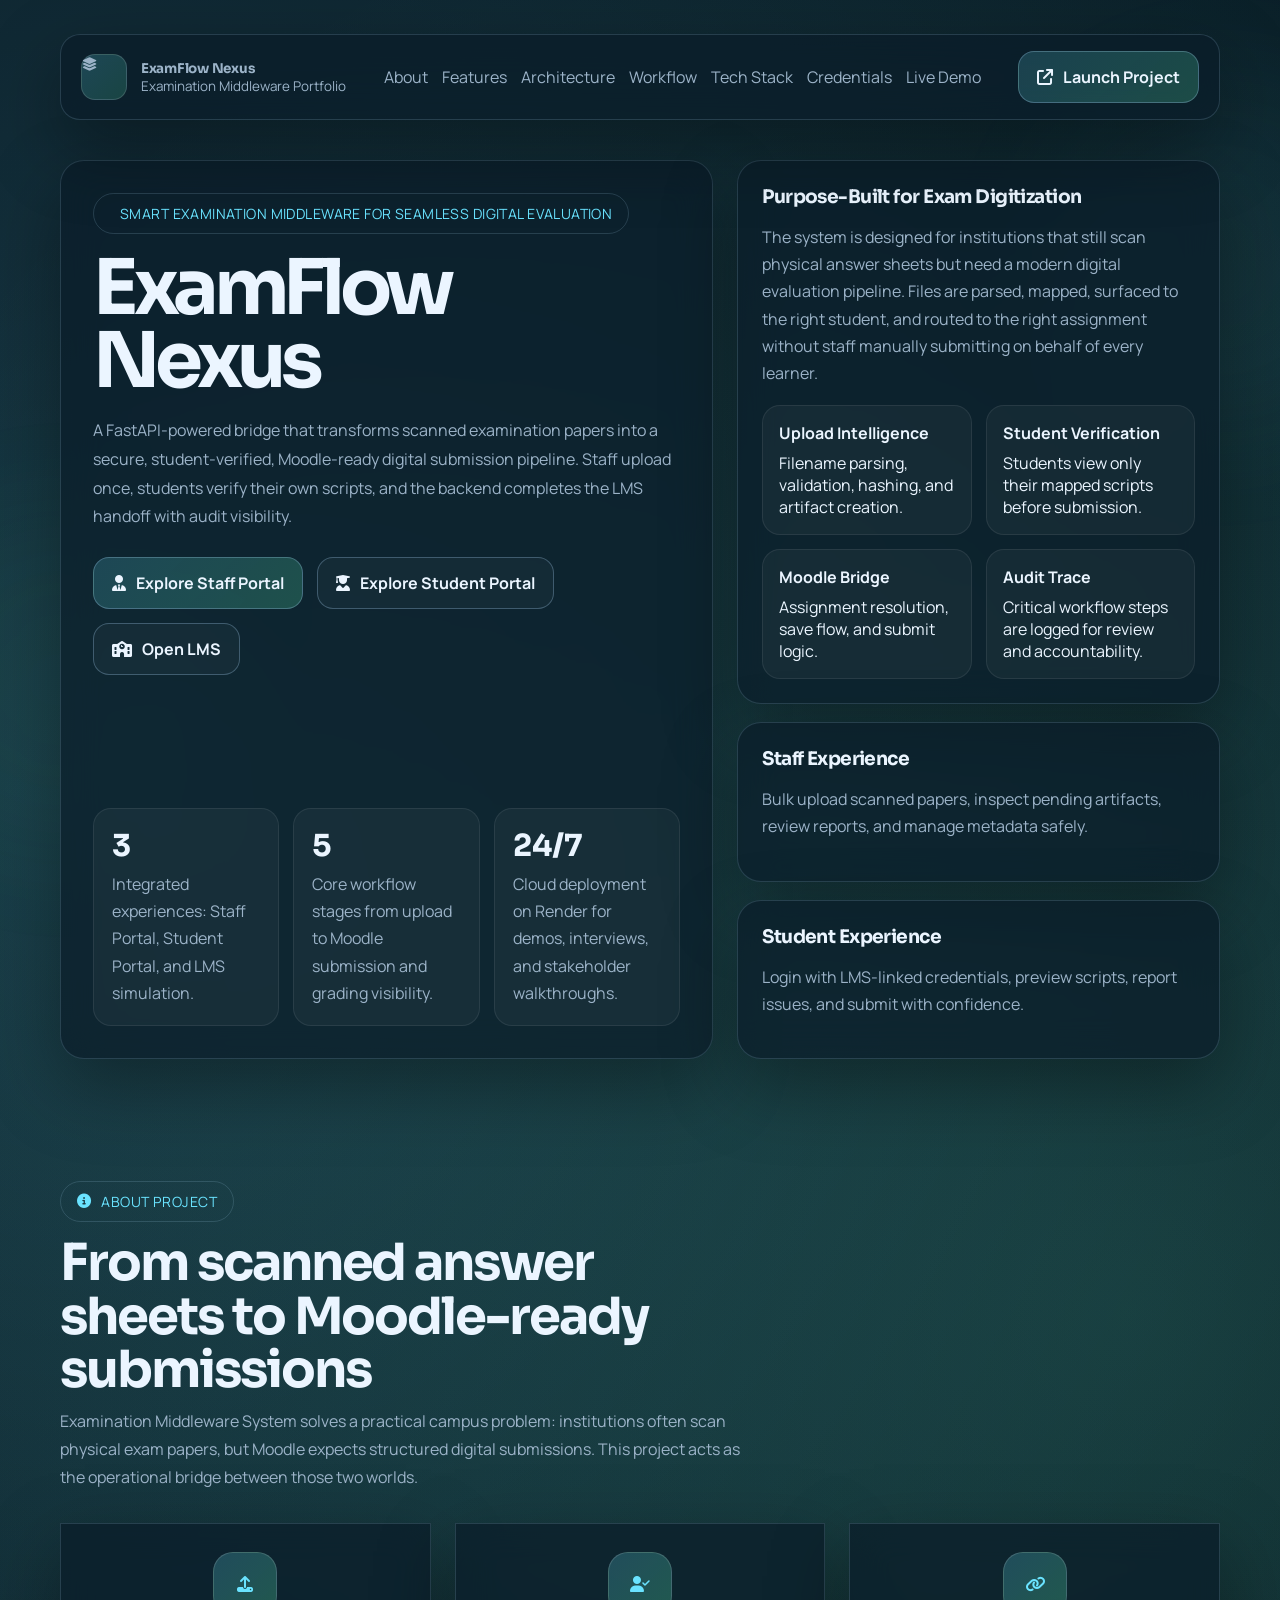
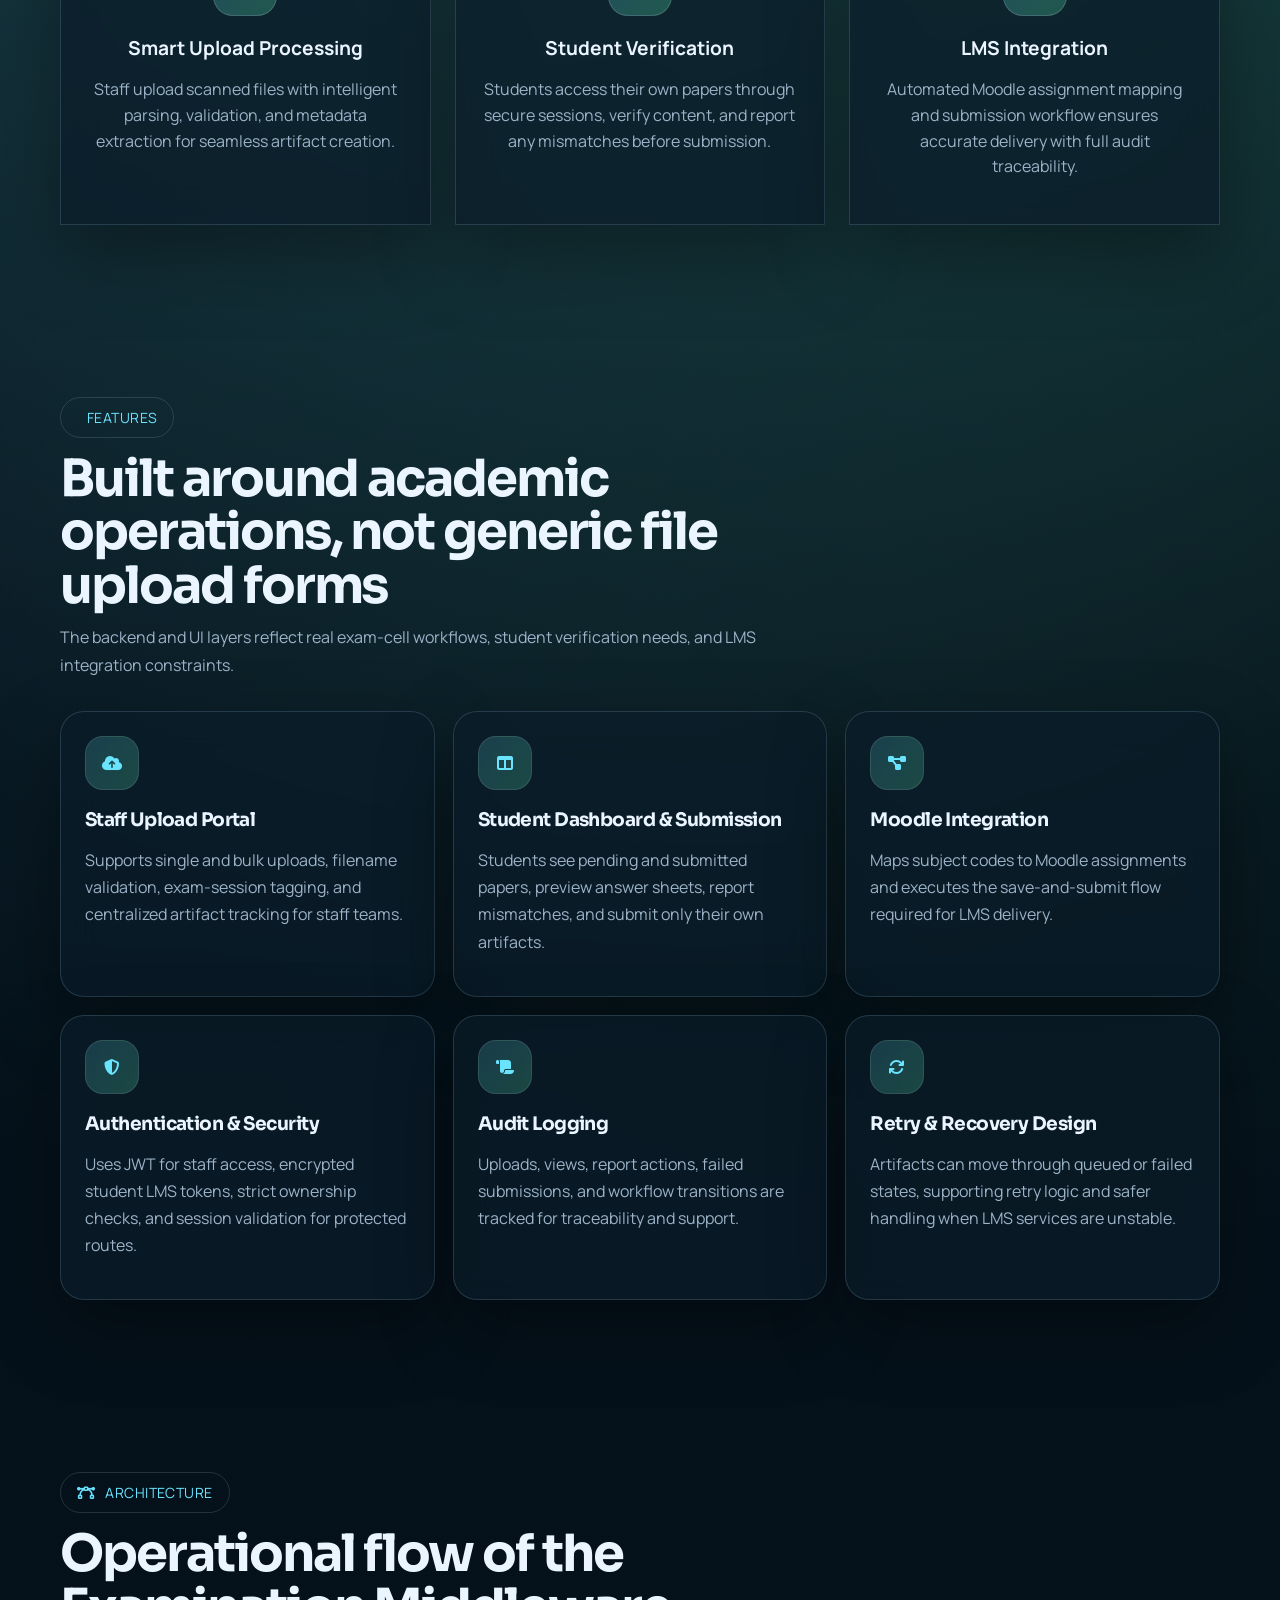
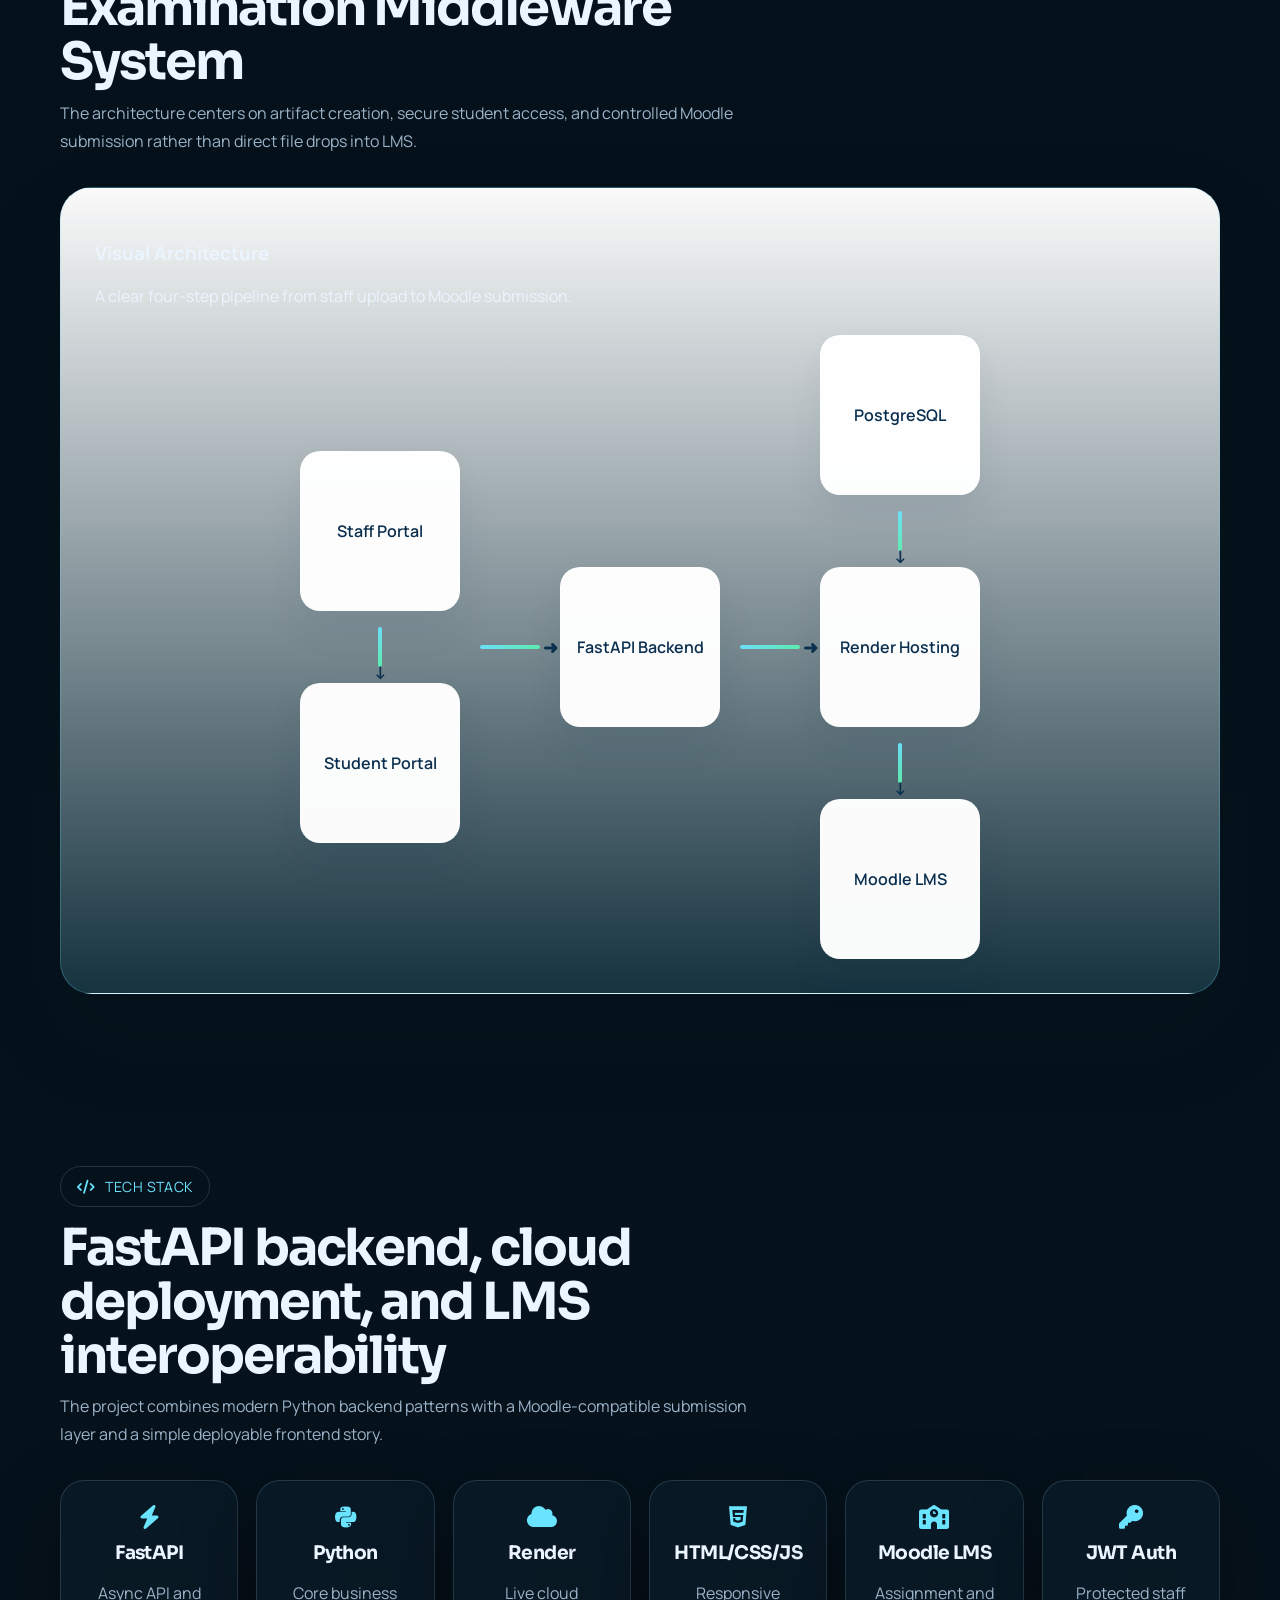
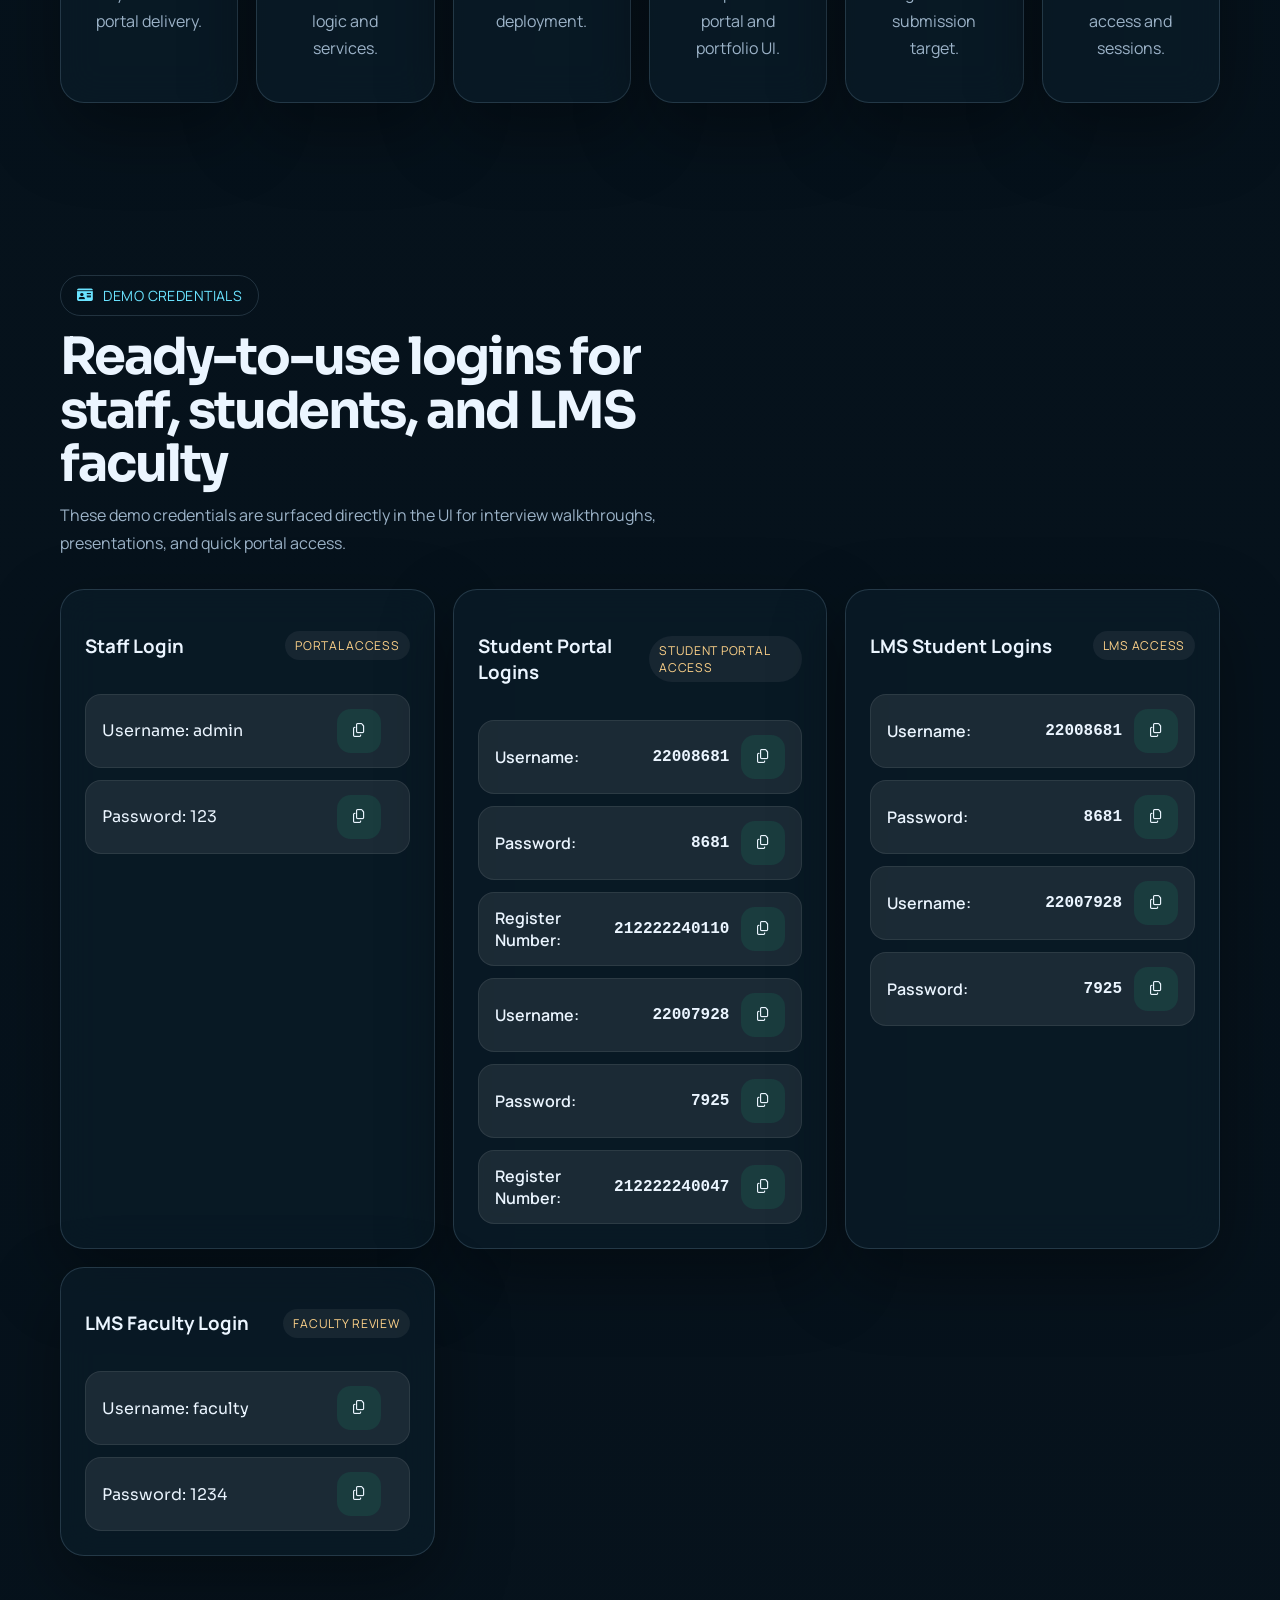
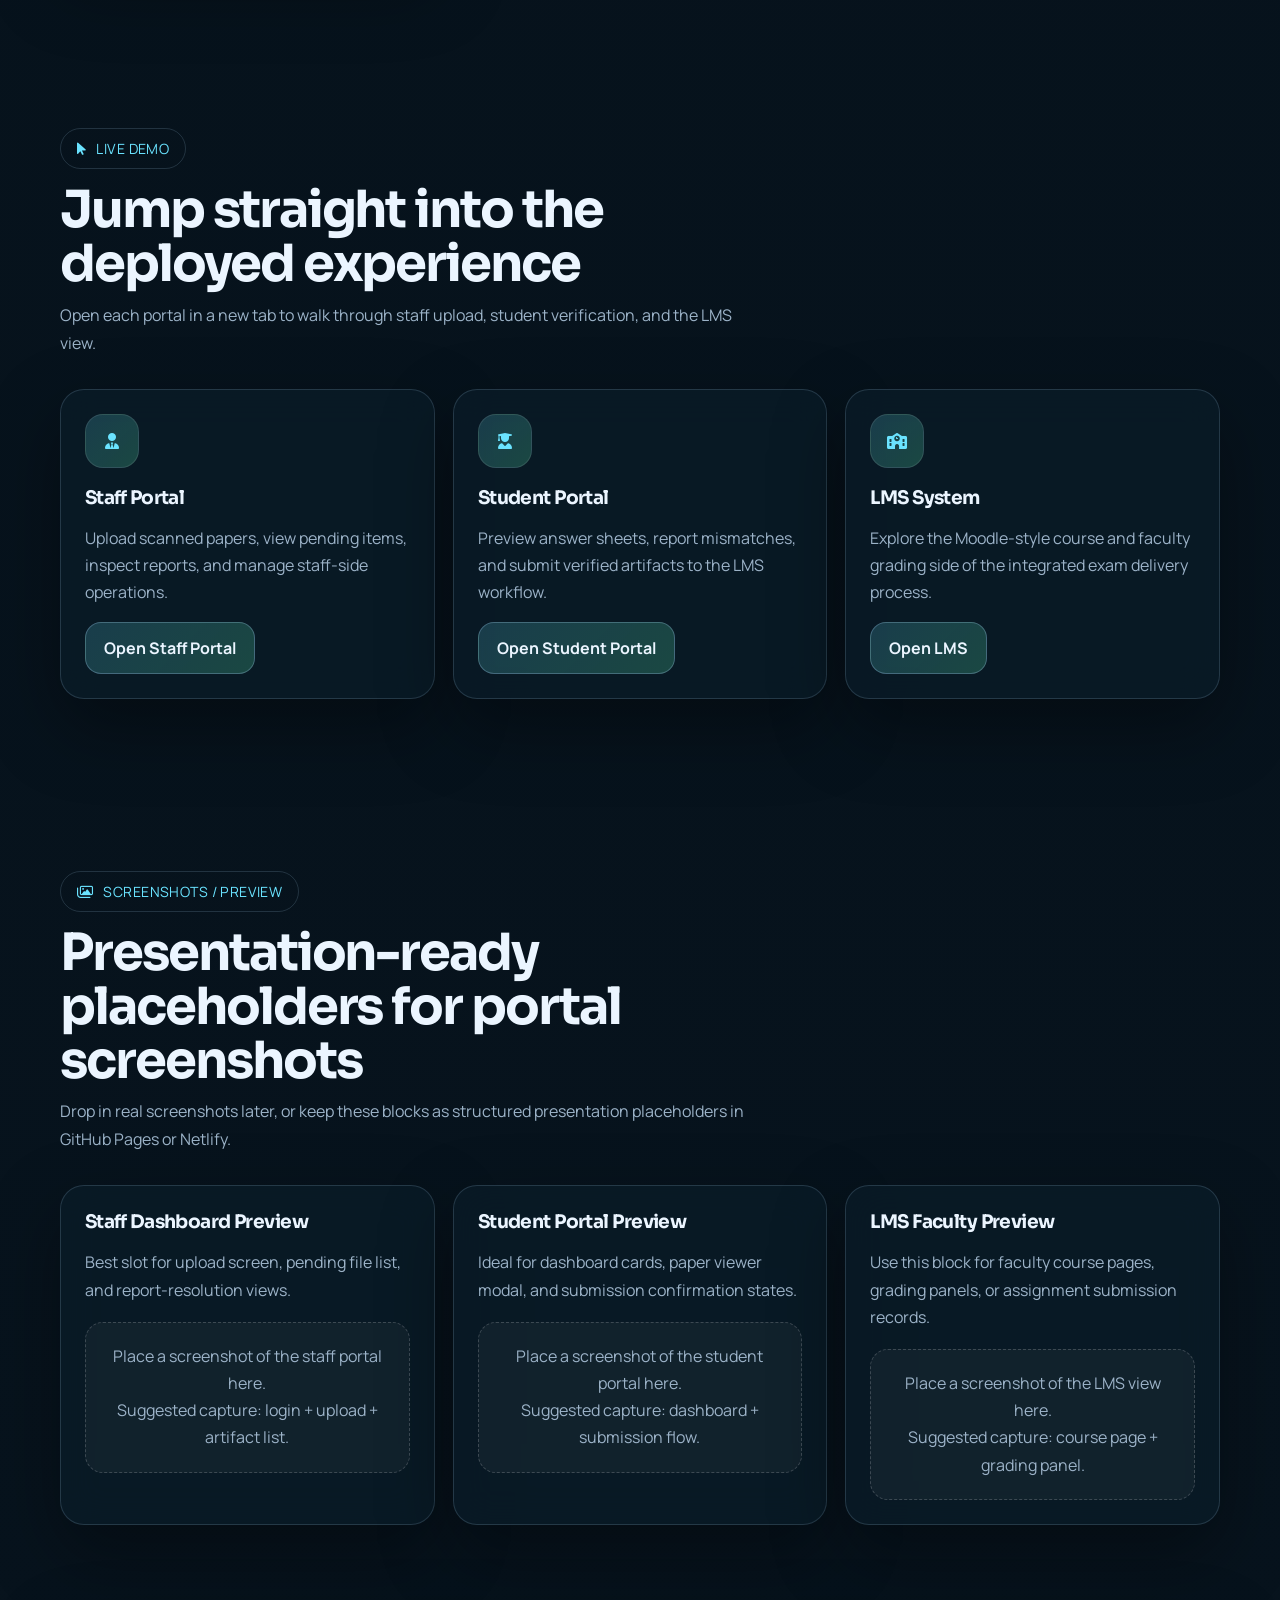
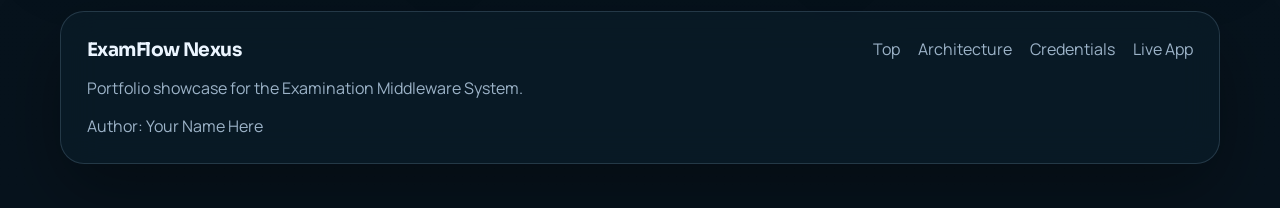
==== index.html @ 6b0a2658 "demo" ====
<!DOCTYPE html>
<html lang="en">
<head>
  <meta charset="UTF-8">
  <meta name="viewport" content="width=device-width, initial-scale=1.0">
  <title>ExamFlow Nexus | Examination Middleware System</title>
  <meta name="description" content="Portfolio website for the FastAPI-based Examination Middleware System.">
  <link rel="preconnect" href="https://fonts.googleapis.com">
  <link rel="preconnect" href="https://fonts.gstatic.com" crossorigin>
  <link href="https://fonts.googleapis.com/css2?family=Sora:wght@400;600;700;800&family=Manrope:wght@400;500;600;700&display=swap" rel="stylesheet">
  <link rel="stylesheet" href="https://cdnjs.cloudflare.com/ajax/libs/font-awesome/6.5.2/css/all.min.css">
  <style>
    :root {
      --bg: #07131d;
      --panel: rgba(11, 28, 41, 0.72);
      --line: rgba(177, 220, 255, 0.16);
      --text: #ebf5ff;
      --muted: #9cb3c8;
      --accent: #6ae3ff;
      --accent2: #5cf1b0;
      --warn: #ffd38a;
      --shadow: 0 28px 72px rgba(0, 0, 0, 0.35);
      --max: 1160px;
      --radius: 24px;
    }
    * { box-sizing: border-box; }
    html { scroll-behavior: smooth; }
    body {
      margin: 0;
      font-family: "Manrope", sans-serif;
      color: var(--text);
      background:
        radial-gradient(circle at 12% 10%, rgba(106,227,255,.20), transparent 26%),
        radial-gradient(circle at 88% 16%, rgba(92,241,176,.14), transparent 22%),
        linear-gradient(180deg, #041019 0%, #07131d 100%);
    }
    body::before,
    body::after {
      content: "";
      position: fixed;
      width: 360px;
      height: 360px;
      border-radius: 50%;
      filter: blur(70px);
      z-index: 0;
      pointer-events: none;
      opacity: .28;
      animation: float 14s ease-in-out infinite;
    }
    body::before { top: 80px; right: -120px; background: rgba(106,227,255,.18); }
    body::after { bottom: 40px; left: -120px; background: rgba(92,241,176,.14); animation-delay: -6s; }
    @keyframes float { 50% { transform: translateY(-18px) scale(1.05); } }
    a { color: inherit; text-decoration: none; }
    .page { position: relative; z-index: 1; }
    .container { width: min(calc(100% - 32px), var(--max)); margin: 0 auto; }
    .glass { background: var(--panel); border: 1px solid var(--line); backdrop-filter: blur(18px); box-shadow: var(--shadow); }
    .reveal { opacity: 0; transform: translateY(20px); transition: .6s ease; }
    .reveal.visible { opacity: 1; transform: translateY(0); }
    .pill {
      display: inline-flex; gap: 10px; align-items: center; padding: 10px 16px; border-radius: 999px;
      border: 1px solid var(--line); color: var(--accent); font-size: .88rem; letter-spacing: .03em; text-transform: uppercase;
    }
    .section { padding: 86px 0; }
    .section-head { max-width: 700px; margin-bottom: 32px; }
    .section-head h2 {
      margin: 14px 0 10px; font-family: "Sora", sans-serif; font-size: clamp(2rem, 4vw, 3.2rem); line-height: 1.05; letter-spacing: -.04em;
    }
    .section-head p { margin: 0; color: var(--muted); line-height: 1.75; }

    /* Navbar */
    .nav-wrap { position: sticky; top: 16px; z-index: 20; padding-top: 18px; }
    .nav {
      border-radius: 20px; padding: 16px 20px; display: flex; flex-wrap: wrap; gap: 16px; align-items: center; justify-content: space-between;
    }
    .brand { display: flex; gap: 14px; align-items: center; }
    .brand-mark {
      width: 46px; height: 46px; border-radius: 14px; display: grid; place-items: center; color: var(--accent);
      background: linear-gradient(135deg, rgba(106,227,255,.20), rgba(92,241,176,.18)); border: 1px solid rgba(255,255,255,.14);
    }
    .brand strong, .brand span { display: block; }
    .brand strong { font-family: "Sora", sans-serif; letter-spacing: -.02em; }
    .brand span { color: var(--muted); font-size: .84rem; }
    .nav-links { display: flex; flex-wrap: wrap; gap: 14px; color: var(--muted); }
    .nav-links a:hover { color: var(--text); }
    .nav-btn, .btn {
      display: inline-flex; align-items: center; justify-content: center; gap: 10px; min-height: 50px; padding: 14px 18px;
      border-radius: 16px; border: 1px solid rgba(177,220,255,.28); font-weight: 700; transition: transform .25s ease, background .25s ease;
    }
    .nav-btn, .btn.primary { background: linear-gradient(135deg, rgba(106,227,255,.18), rgba(92,241,176,.22)); }
    .btn.secondary { background: rgba(255,255,255,.03); }
    .nav-btn:hover, .btn:hover, .card:hover { transform: translateY(-3px); }

    /* Hero */
    .hero { padding: 56px 0 36px; }
    .hero-grid { display: grid; grid-template-columns: 1.15fr .85fr; gap: 24px; }
    .hero-main, .hero-side-card, .card, .footer-card { border-radius: var(--radius); }
    .hero-main { padding: 32px; min-height: 560px; display: flex; flex-direction: column; justify-content: space-between; }
    .hero-main h1 {
      margin: 18px 0; font-family: "Sora", sans-serif; font-size: clamp(2.8rem, 6vw, 5.6rem); line-height: .95; letter-spacing: -.07em;
    }
    .hero-main p { max-width: 650px; margin: 0 0 26px; color: var(--muted); line-height: 1.8; }
    .hero-actions { display: flex; flex-wrap: wrap; gap: 14px; }
    .stats { display: grid; grid-template-columns: repeat(3, minmax(0, 1fr)); gap: 14px; }
    .stat, .micro, .flow-step, .workflow-step, .cred-item {
      background: rgba(255,255,255,.04); border: 1px solid rgba(255,255,255,.08); border-radius: 18px;
    }
    .stat { padding: 18px; }
    .stat strong { display: block; font-family: "Sora", sans-serif; font-size: 1.9rem; margin-bottom: 6px; }
    .stat span, .card p, .hero-side-card p { color: var(--muted); line-height: 1.7; }
    .hero-side { display: grid; gap: 18px; }
    .hero-side-card { padding: 24px; }
    .micro-grid { margin-top: 18px; display: grid; grid-template-columns: repeat(2, minmax(0, 1fr)); gap: 14px; }
    .micro { padding: 16px; }
    .micro strong { display: block; margin-bottom: 8px; }

    /* Cards */
    .grid-3, .tech-grid, .cred-grid, .demo-grid, .preview-grid { display: grid; gap: 18px; }
    .grid-3, .demo-grid, .preview-grid { grid-template-columns: repeat(3, minmax(0, 1fr)); }
    .cred-grid { grid-template-columns: repeat(auto-fit, minmax(300px, 1fr)); }
    .tech-grid { grid-template-columns: repeat(6, minmax(0, 1fr)); }
    .card { padding: 24px; transition: transform .28s ease, border-color .28s ease; }
    .icon {
      width: 54px; height: 54px; border-radius: 18px; display: grid; place-items: center; margin-bottom: 18px; color: var(--accent);
      background: linear-gradient(135deg, rgba(106,227,255,.18), rgba(92,241,176,.22)); border: 1px solid rgba(255,255,255,.10);
    }
    .card h3, .hero-side-card h3, .footer-card h3 { margin: 0 0 10px; font-family: "Sora", sans-serif; letter-spacing: -.03em; }
    .tech { text-align: center; }
    .tech i { font-size: 1.5rem; color: var(--accent); margin-bottom: 12px; }

    /* About Highlights */
    .about-highlights { display: grid; grid-template-columns: repeat(auto-fit, minmax(280px, 1fr)); gap: 24px; margin-top: 32px; }
    .highlight-card { padding: 28px; text-align: center; }
    .highlight-icon {
      width: 64px; height: 64px; border-radius: 20px; display: grid; place-items: center; margin: 0 auto 18px; color: var(--accent);
      background: linear-gradient(135deg, rgba(106,227,255,.22), rgba(92,241,176,.26)); border: 1px solid rgba(255,255,255,.15);
    }
    .highlight-card h3 { margin-bottom: 12px; font-size: 1.2rem; }
    .highlight-card p { color: var(--muted); line-height: 1.6; }

    /* Architecture */
    .arch-grid { display: grid; grid-template-columns: 1.1fr .9fr; gap: 24px; }
    .diagram { padding: 24px; border-radius: var(--radius); }
    .flow { display: grid; grid-template-columns: repeat(4, minmax(0, 1fr)); gap: 14px; margin-top: 18px; }
    .flow-step { padding: 18px; min-height: 176px; }
    .flow-step small {
      display: inline-block; margin-bottom: 10px; padding: 6px 10px; border-radius: 999px; font-size: .72rem; letter-spacing: .06em; text-transform: uppercase;
      color: var(--accent); background: rgba(255,255,255,.06);
    }
    .flow-step strong { display: block; margin-bottom: 10px; font-family: "Sora", sans-serif; }
    .architecture {
      padding: 86px 0 60px;
      background: linear-gradient(180deg, rgba(9,28,57,.03), rgba(255,255,255,0));
    }
    .arch-panel {
      padding: 34px; border-radius: 32px; background: linear-gradient(180deg, rgba(255,255,255,.98), rgba(106,227,255,.16)); border: 1px solid rgba(106,227,255,.24); box-shadow: 0 40px 100px rgba(11,28,41,0.09);
    }
    .arch-flow {
      display: flex; align-items: center; justify-content: center; flex-wrap: wrap; gap: 20px; margin-top: 28px;
    }
    .arch-layer {
      display: flex; flex-direction: column; align-items: center; gap: 16px;
    }
    .arch-node {
      min-width: 160px; flex: 1 1 160px; padding: 18px 14px; border-radius: 20px; background: rgba(255,255,255,.98); border: 1px solid rgba(255,255,255,.5);
      box-shadow: 0 18px 36px rgba(15,40,66,0.08); display: flex; align-items: center; justify-content: center; text-align: center;
    }
    .arch-node h4 { margin: 0; color: #0b2f4f; font-size: 1rem; font-weight: 600; }
    .arch-connector-vertical {
      width: 4px; height: 40px; border-radius: 999px; background: linear-gradient(180deg, rgba(106,227,255,.95), rgba(92,241,176,.95)); position: relative;
    }
    .arch-connector-vertical::after {
      content: '↓'; position: absolute; bottom: -16px; left: 50%; transform: translateX(-50%); font-size: 1.1rem; color: #0b2f4f; font-weight: bold;
    }
    .arch-connector-horizontal {
      width: 60px; height: 4px; border-radius: 999px; background: linear-gradient(90deg, rgba(106,227,255,.95), rgba(92,241,176,.95)); position: relative;
    }
    .arch-connector-horizontal::after {
      content: '➜'; position: absolute; right: -18px; top: 50%; transform: translateY(-50%); font-size: 1.1rem; color: #0b2f4f; font-weight: bold;
    }
    @media (max-width: 860px) {
      .arch-flow { flex-direction: column; }
      .arch-layer { flex-direction: row; gap: 12px; }
      .arch-connector-vertical { width: 40px; height: 4px; }
      .arch-connector-vertical::after { bottom: auto; right: -14px; top: 50%; transform: translateY(-50%); content: '➜'; }
      .arch-connector-horizontal { width: 100%; height: 6px; }
      .arch-connector-horizontal::after { right: auto; left: 50%; top: calc(100% + 6px); transform: translateX(-50%); content: '↓'; }
    }
    .workflow-step { display: grid; grid-template-columns: 48px 1fr; gap: 14px; padding: 14px; margin-top: 12px; }
    .workflow-step b {
      width: 48px; height: 48px; border-radius: 14px; display: grid; place-items: center; font-family: "Sora", sans-serif;
      background: linear-gradient(135deg, rgba(106,227,255,.18), rgba(255,211,138,.18));
    }

    /* Credentials */
    .cred-card { padding: 24px; border-radius: var(--radius); }
    .cred-head { display: flex; justify-content: space-between; gap: 12px; align-items: center; margin-bottom: 16px; }
    .tag {
      padding: 6px 10px; border-radius: 999px; background: rgba(255,255,255,.06); color: var(--warn); font-size: .76rem; letter-spacing: .06em; text-transform: uppercase;
    }
    .cred-list { display: grid; gap: 12px; }
    .cred-item { padding: 14px 16px; display: grid; grid-template-columns: 1fr auto auto; gap: 12px; align-items: center; background: rgba(255,255,255,0.08); border-radius: 16px; }
    .cred-item code { font-family: "Sora", sans-serif; color: var(--text); word-break: break-word; }
    .cred-label { font-weight: 600; color: var(--text-muted); }
    .cred-value { font-family: "JetBrains Mono", monospace; color: var(--primary); font-weight: 700; text-align: right; }
    .copy { min-width: 44px; height: 44px; border-radius: 14px; border: 0; cursor: pointer; color: var(--primary); background: rgba(16,185,129,0.12); display: inline-flex; align-items: center; justify-content: center; transition: transform 0.2s ease, background 0.2s ease, box-shadow 0.2s ease; }
    .copy:hover { background: rgba(16,185,129,0.95); color: white; transform: translateY(-1px); box-shadow: 0 16px 28px rgba(16,185,129,0.18); }
    .note {
      margin-top: 16px; padding: 14px 16px; border-radius: 16px; color: #f4d8a0; background: rgba(255,211,138,.08); border: 1px solid rgba(255,211,138,.18); line-height: 1.65;
    }

    /* Preview */
    .frame {
      margin-top: 18px; min-height: 130px; border-radius: 18px; border: 1px dashed rgba(255,255,255,.18);
      display: grid; place-items: center; text-align: center; color: var(--muted); padding: 20px; line-height: 1.7;
      background: rgba(255,255,255,.04);
    }

    /* Footer */
    .footer { padding: 0 0 44px; }
    .footer-card { padding: 26px; display: flex; flex-wrap: wrap; justify-content: space-between; gap: 18px; }
    .footer-card p, .footer-card a, .meta { color: var(--muted); }
    .footer-links { display: flex; flex-wrap: wrap; gap: 18px; }

    @media (max-width: 1080px) {
      .hero-grid, .arch-grid, .grid-3, .cred-grid, .demo-grid, .preview-grid { grid-template-columns: repeat(2, 1fr); }
      .tech-grid { grid-template-columns: repeat(3, minmax(0, 1fr)); }
      .flow { grid-template-columns: repeat(2, minmax(0, 1fr)); }
    }
    @media (max-width: 780px) {
      .stats, .micro-grid, .tech-grid { grid-template-columns: repeat(2, minmax(0, 1fr)); }
      .hero-grid, .arch-grid, .grid-3, .cred-grid, .demo-grid, .preview-grid { grid-template-columns: 1fr; }
    }
    @media (max-width: 600px) {
      .section { padding: 72px 0; }
      .hero { padding-top: 40px; }
      .stats, .micro-grid, .tech-grid, .flow { grid-template-columns: 1fr; }
      .hero-actions .btn, .demo-grid .btn { width: 100%; }
      .cred-item { flex-direction: column; align-items: flex-start; }
      .copy { width: 100%; }
    }
  </style>
</head>
<body>
  <div class="page">
    <!-- Navbar -->
    <div class="nav-wrap">
      <div class="container">
        <nav class="nav glass">
          <a class="brand" href="#hero">
            <span class="brand-mark"><i class="fa-solid fa-layer-group"></i></span>
            <span><strong>ExamFlow Nexus</strong><span>Examination Middleware Portfolio</span></span>
          </a>
          <div class="nav-links">
            <a href="#about">About</a>
            <a href="#features">Features</a>
            <a href="#architecture">Architecture</a>
            <a href="#workflow">Workflow</a>
            <a href="#tech">Tech Stack</a>
            <a href="#credentials">Credentials</a>
            <a href="#demo">Live Demo</a>
          </div>
          <a class="nav-btn" href="https://exam-app-6r6v.onrender.com" target="_blank" rel="noreferrer">
            <i class="fa-solid fa-arrow-up-right-from-square"></i> Launch Project
          </a>
        </nav>
      </div>
    </div>

    <!-- Hero -->
    <header class="hero" id="hero">
      <div class="container hero-grid">
        <section class="hero-main glass reveal">
          <div>
            <span class="pill"><i class="fa-solid fa-sparkles"></i> Smart Examination Middleware for Seamless Digital Evaluation</span>
            <h1>ExamFlow Nexus</h1>
            <p>
              A FastAPI-powered bridge that transforms scanned examination papers into a secure, student-verified,
              Moodle-ready digital submission pipeline. Staff upload once, students verify their own scripts, and the
              backend completes the LMS handoff with audit visibility.
            </p>
            <div class="hero-actions">
              <a class="btn primary" href="https://exam-app-6r6v.onrender.com/portal/staff" target="_blank" rel="noreferrer"><i class="fa-solid fa-user-tie"></i> Explore Staff Portal</a>
              <a class="btn secondary" href="https://exam-app-6r6v.onrender.com/portal/student" target="_blank" rel="noreferrer"><i class="fa-solid fa-user-graduate"></i> Explore Student Portal</a>
              <a class="btn secondary" href="https://exam-app-6r6v.onrender.com/lms" target="_blank" rel="noreferrer"><i class="fa-solid fa-school"></i> Open LMS</a>
            </div>
          </div>
          <div class="stats">
            <div class="stat"><strong>3</strong><span>Integrated experiences: Staff Portal, Student Portal, and LMS simulation.</span></div>
            <div class="stat"><strong>5</strong><span>Core workflow stages from upload to Moodle submission and grading visibility.</span></div>
            <div class="stat"><strong>24/7</strong><span>Cloud deployment on Render for demos, interviews, and stakeholder walkthroughs.</span></div>
          </div>
        </section>

        <aside class="hero-side">
          <article class="hero-side-card glass reveal">
            <h3>Purpose-Built for Exam Digitization</h3>
            <p>
              The system is designed for institutions that still scan physical answer sheets but need a modern digital evaluation
              pipeline. Files are parsed, mapped, surfaced to the right student, and routed to the right assignment without staff
              manually submitting on behalf of every learner.
            </p>
            <div class="micro-grid">
              <div class="micro"><strong>Upload Intelligence</strong><span>Filename parsing, validation, hashing, and artifact creation.</span></div>
              <div class="micro"><strong>Student Verification</strong><span>Students view only their mapped scripts before submission.</span></div>
              <div class="micro"><strong>Moodle Bridge</strong><span>Assignment resolution, save flow, and submit logic.</span></div>
              <div class="micro"><strong>Audit Trace</strong><span>Critical workflow steps are logged for review and accountability.</span></div>
            </div>
          </article>
          <article class="card glass reveal"><h3>Staff Experience</h3><p>Bulk upload scanned papers, inspect pending artifacts, review reports, and manage metadata safely.</p></article>
          <article class="card glass reveal"><h3>Student Experience</h3><p>Login with LMS-linked credentials, preview scripts, report issues, and submit with confidence.</p></article>
        </aside>
      </div>
    </header>

    <!-- About -->
    <section class="section" id="about">
      <div class="container">
        <div class="section-head reveal">
          <span class="pill"><i class="fa-solid fa-circle-info"></i> About Project</span>
          <h2>From scanned answer sheets to Moodle-ready submissions</h2>
          <p>
            Examination Middleware System solves a practical campus problem: institutions often scan physical exam papers, but Moodle expects structured
            digital submissions. This project acts as the operational bridge between those two worlds.
          </p>
        </div>
        <div class="about-highlights">
          <div class="highlight-card glass reveal">
            <div class="highlight-icon"><i class="fa-solid fa-upload"></i></div>
            <h3>Smart Upload Processing</h3>
            <p>Staff upload scanned files with intelligent parsing, validation, and metadata extraction for seamless artifact creation.</p>
          </div>
          <div class="highlight-card glass reveal">
            <div class="highlight-icon"><i class="fa-solid fa-user-check"></i></div>
            <h3>Student Verification</h3>
            <p>Students access their own papers through secure sessions, verify content, and report any mismatches before submission.</p>
          </div>
          <div class="highlight-card glass reveal">
            <div class="highlight-icon"><i class="fa-solid fa-link"></i></div>
            <h3>LMS Integration</h3>
            <p>Automated Moodle assignment mapping and submission workflow ensures accurate delivery with full audit traceability.</p>
          </div>
        </div>
      </div>
    </section>

    <!-- Features -->
    <section class="section" id="features">
      <div class="container">
        <div class="section-head reveal">
          <span class="pill"><i class="fa-solid fa-grid-2"></i> Features</span>
          <h2>Built around academic operations, not generic file upload forms</h2>
          <p>The backend and UI layers reflect real exam-cell workflows, student verification needs, and LMS integration constraints.</p>
        </div>
        <div class="grid-3">
          <article class="card glass reveal"><div class="icon"><i class="fa-solid fa-cloud-arrow-up"></i></div><h3>Staff Upload Portal</h3><p>Supports single and bulk uploads, filename validation, exam-session tagging, and centralized artifact tracking for staff teams.</p></article>
          <article class="card glass reveal"><div class="icon"><i class="fa-solid fa-table-columns"></i></div><h3>Student Dashboard & Submission</h3><p>Students see pending and submitted papers, preview answer sheets, report mismatches, and submit only their own artifacts.</p></article>
          <article class="card glass reveal"><div class="icon"><i class="fa-solid fa-diagram-project"></i></div><h3>Moodle Integration</h3><p>Maps subject codes to Moodle assignments and executes the save-and-submit flow required for LMS delivery.</p></article>
          <article class="card glass reveal"><div class="icon"><i class="fa-solid fa-shield-halved"></i></div><h3>Authentication & Security</h3><p>Uses JWT for staff access, encrypted student LMS tokens, strict ownership checks, and session validation for protected routes.</p></article>
          <article class="card glass reveal"><div class="icon"><i class="fa-solid fa-scroll"></i></div><h3>Audit Logging</h3><p>Uploads, views, report actions, failed submissions, and workflow transitions are tracked for traceability and support.</p></article>
          <article class="card glass reveal"><div class="icon"><i class="fa-solid fa-arrows-rotate"></i></div><h3>Retry & Recovery Design</h3><p>Artifacts can move through queued or failed states, supporting retry logic and safer handling when LMS services are unstable.</p></article>
        </div>
      </div>
    </section>

    <!-- Architecture -->
    <section class="section" id="architecture">
      <div class="container">
        <div class="section-head reveal">
          <span class="pill"><i class="fa-solid fa-bezier-curve"></i> Architecture</span>
          <h2>Operational flow of the Examination Middleware System</h2>
          <p>The architecture centers on artifact creation, secure student access, and controlled Moodle submission rather than direct file drops into LMS.</p>
        </div>
        <div class="arch-panel reveal">
          <h3>Visual Architecture</h3>
          <p class="section-subtitle">A clear four-step pipeline from staff upload to Moodle submission.</p>
          <div class="arch-flow">
            <div class="arch-layer">
              <div class="arch-node">
                <h4>Staff Portal</h4>
              </div>
              <div class="arch-connector-vertical"></div>
              <div class="arch-node">
                <h4>Student Portal</h4>
              </div>
            </div>
            <div class="arch-connector-horizontal"></div>
            <div class="arch-layer">
              <div class="arch-node">
                <h4>FastAPI Backend</h4>
              </div>
            </div>
            <div class="arch-connector-horizontal"></div>
            <div class="arch-layer">
              <div class="arch-node">
                <h4>PostgreSQL</h4>
              </div>
              <div class="arch-connector-vertical"></div>
              <div class="arch-node">
                <h4>Render Hosting</h4>
              </div>
              <div class="arch-connector-vertical"></div>
              <div class="arch-node">
                <h4>Moodle LMS</h4>
              </div>
            </div>
          </div>
        </div>
      </div>
    </section>

    <!-- Tech -->
    <section class="section" id="tech">
      <div class="container">
        <div class="section-head reveal">
          <span class="pill"><i class="fa-solid fa-code"></i> Tech Stack</span>
          <h2>FastAPI backend, cloud deployment, and LMS interoperability</h2>
          <p>The project combines modern Python backend patterns with a Moodle-compatible submission layer and a simple deployable frontend story.</p>
        </div>
        <div class="tech-grid">
          <article class="card glass tech reveal"><i class="fa-solid fa-bolt"></i><h3>FastAPI</h3><p>Async API and portal delivery.</p></article>
          <article class="card glass tech reveal"><i class="fa-brands fa-python"></i><h3>Python</h3><p>Core business logic and services.</p></article>
          <article class="card glass tech reveal"><i class="fa-solid fa-cloud"></i><h3>Render</h3><p>Live cloud deployment.</p></article>
          <article class="card glass tech reveal"><i class="fa-brands fa-html5"></i><h3>HTML/CSS/JS</h3><p>Responsive portal and portfolio UI.</p></article>
          <article class="card glass tech reveal"><i class="fa-solid fa-school"></i><h3>Moodle LMS</h3><p>Assignment and submission target.</p></article>
          <article class="card glass tech reveal"><i class="fa-solid fa-key"></i><h3>JWT Auth</h3><p>Protected staff access and sessions.</p></article>
        </div>
      </div>
    </section>

    <!-- Credentials -->
    <section class="section" id="credentials">
      <div class="container">
        <div class="section-head reveal">
          <span class="pill"><i class="fa-solid fa-id-card"></i> Demo Credentials</span>
          <h2>Ready-to-use logins for staff, students, and LMS faculty</h2>
          <p>These demo credentials are surfaced directly in the UI for interview walkthroughs, presentations, and quick portal access.</p>
        </div>
        <div class="cred-grid">
          <article class="cred-card glass reveal">
            <div class="cred-head"><h3>Staff Login</h3><span class="tag">Portal Access</span></div>
            <div class="cred-list">
              <div class="cred-item"><code>Username: admin</code><button class="copy" data-copy="admin"><i class="fa-regular fa-copy"></i></button></div>
              <div class="cred-item"><code>Password: 123</code><button class="copy" data-copy="123"><i class="fa-regular fa-copy"></i></button></div>
            </div>
          </article>
          <article class="cred-card glass reveal">
            <div class="cred-head"><h3>Student Portal Logins</h3><span class="tag">Student Portal Access</span></div>
            <div class="cred-list">
              <div class="cred-item">
                <div class="cred-label">Username:</div>
                <div class="cred-value">22008681</div>
                <button class="copy" data-copy="22008681"><i class="fa-regular fa-copy"></i></button>
              </div>
              <div class="cred-item">
                <div class="cred-label">Password:</div>
                <div class="cred-value">8681</div>
                <button class="copy" data-copy="8681"><i class="fa-regular fa-copy"></i></button>
              </div>
              <div class="cred-item">
                <div class="cred-label">Register Number:</div>
                <div class="cred-value">212222240110</div>
                <button class="copy" data-copy="212222240110"><i class="fa-regular fa-copy"></i></button>
              </div>
              <div class="cred-item">
                <div class="cred-label">Username:</div>
                <div class="cred-value">22007928</div>
                <button class="copy" data-copy="22007928"><i class="fa-regular fa-copy"></i></button>
              </div>
              <div class="cred-item">
                <div class="cred-label">Password:</div>
                <div class="cred-value">7925</div>
                <button class="copy" data-copy="7925"><i class="fa-regular fa-copy"></i></button>
              </div>
              <div class="cred-item">
                <div class="cred-label">Register Number:</div>
                <div class="cred-value">212222240047</div>
                <button class="copy" data-copy="212222240047"><i class="fa-regular fa-copy"></i></button>
              </div>
            </div>
          </article>
          <article class="cred-card glass reveal">
            <div class="cred-head"><h3>LMS Student Logins</h3><span class="tag">LMS Access</span></div>
            <div class="cred-list">
              <div class="cred-item">
                <div class="cred-label">Username:</div>
                <div class="cred-value">22008681</div>
                <button class="copy" data-copy="22008681"><i class="fa-regular fa-copy"></i></button>
              </div>
              <div class="cred-item">
                <div class="cred-label">Password:</div>
                <div class="cred-value">8681</div>
                <button class="copy" data-copy="8681"><i class="fa-regular fa-copy"></i></button>
              </div>
              <div class="cred-item">
                <div class="cred-label">Username:</div>
                <div class="cred-value">22007928</div>
                <button class="copy" data-copy="22007928"><i class="fa-regular fa-copy"></i></button>
              </div>
              <div class="cred-item">
                <div class="cred-label">Password:</div>
                <div class="cred-value">7925</div>
                <button class="copy" data-copy="7925"><i class="fa-regular fa-copy"></i></button>
              </div>
            </div>
          </article>
          <article class="cred-card glass reveal">
            <div class="cred-head"><h3>LMS Faculty Login</h3><span class="tag">Faculty Review</span></div>
            <div class="cred-list">
              <div class="cred-item"><code>Username: faculty</code><button class="copy" data-copy="faculty"><i class="fa-regular fa-copy"></i></button></div>
              <div class="cred-item"><code>Password: 1234</code><button class="copy" data-copy="1234"><i class="fa-regular fa-copy"></i></button></div>
            </div>
          </article>
        </div>
      </div>
    </section>

    <!-- Demo -->
    <section class="section" id="demo">
      <div class="container">
        <div class="section-head reveal">
          <span class="pill"><i class="fa-solid fa-arrow-pointer"></i> Live Demo</span>
          <h2>Jump straight into the deployed experience</h2>
          <p>Open each portal in a new tab to walk through staff upload, student verification, and the LMS view.</p>
        </div>
        <div class="demo-grid">
          <article class="card glass reveal"><div class="icon"><i class="fa-solid fa-user-tie"></i></div><h3>Staff Portal</h3><p>Upload scanned papers, view pending items, inspect reports, and manage staff-side operations.</p><a class="btn primary" href="https://exam-app-6r6v.onrender.com/portal/staff" target="_blank" rel="noreferrer">Open Staff Portal</a></article>
          <article class="card glass reveal"><div class="icon"><i class="fa-solid fa-user-graduate"></i></div><h3>Student Portal</h3><p>Preview answer sheets, report mismatches, and submit verified artifacts to the LMS workflow.</p><a class="btn primary" href="https://exam-app-6r6v.onrender.com/portal/student" target="_blank" rel="noreferrer">Open Student Portal</a></article>
          <article class="card glass reveal"><div class="icon"><i class="fa-solid fa-school"></i></div><h3>LMS System</h3><p>Explore the Moodle-style course and faculty grading side of the integrated exam delivery process.</p><a class="btn primary" href="https://exam-app-6r6v.onrender.com/lms" target="_blank" rel="noreferrer">Open LMS</a></article>
        </div>
      </div>
    </section>

    <!-- Preview -->
    <section class="section" id="preview">
      <div class="container">
        <div class="section-head reveal">
          <span class="pill"><i class="fa-regular fa-images"></i> Screenshots / Preview</span>
          <h2>Presentation-ready placeholders for portal screenshots</h2>
          <p>Drop in real screenshots later, or keep these blocks as structured presentation placeholders in GitHub Pages or Netlify.</p>
        </div>
        <div class="preview-grid">
          <article class="card glass reveal"><h3>Staff Dashboard Preview</h3><p>Best slot for upload screen, pending file list, and report-resolution views.</p><div class="frame">Place a screenshot of the staff portal here.<br>Suggested capture: login + upload + artifact list.</div></article>
          <article class="card glass reveal"><h3>Student Portal Preview</h3><p>Ideal for dashboard cards, paper viewer modal, and submission confirmation states.</p><div class="frame">Place a screenshot of the student portal here.<br>Suggested capture: dashboard + submission flow.</div></article>
          <article class="card glass reveal"><h3>LMS Faculty Preview</h3><p>Use this block for faculty course pages, grading panels, or assignment submission records.</p><div class="frame">Place a screenshot of the LMS view here.<br>Suggested capture: course page + grading panel.</div></article>
        </div>
      </div>
    </section>

    <!-- Footer -->
    <footer class="footer">
      <div class="container">
        <div class="footer-card glass reveal">
          <div><h3>ExamFlow Nexus</h3><p>Portfolio showcase for the Examination Middleware System.</p><div class="meta">Author: Your Name Here</div></div>
          <div class="footer-links">
            <a href="#hero">Top</a>
            <a href="#architecture">Architecture</a>
            <a href="#credentials">Credentials</a>
            <a href="https://exam-app-6r6v.onrender.com" target="_blank" rel="noreferrer">Live App</a>
          </div>
        </div>
      </div>
    </footer>
  </div>

  <script>
    const observer = new IntersectionObserver((entries) => {
      entries.forEach((entry) => {
        if (entry.isIntersecting) {
          entry.target.classList.add("visible");
          observer.unobserve(entry.target);
        }
      });
    }, { threshold: 0.14 });
    document.querySelectorAll(".reveal").forEach((item) => observer.observe(item));

    document.querySelectorAll(".copy").forEach((button) => {
      button.addEventListener("click", async () => {
        try {
          const text = button.getAttribute("data-copy") || "";
          await navigator.clipboard.writeText(text);
          const old = button.innerHTML;
          button.innerHTML = '<i class="fa-solid fa-check"></i>';
          setTimeout(() => { button.innerHTML = old; }, 1200);
        } catch (error) {
          console.error("Copy failed", error);
        }
      });
    });
  </script>
</body>
</html>
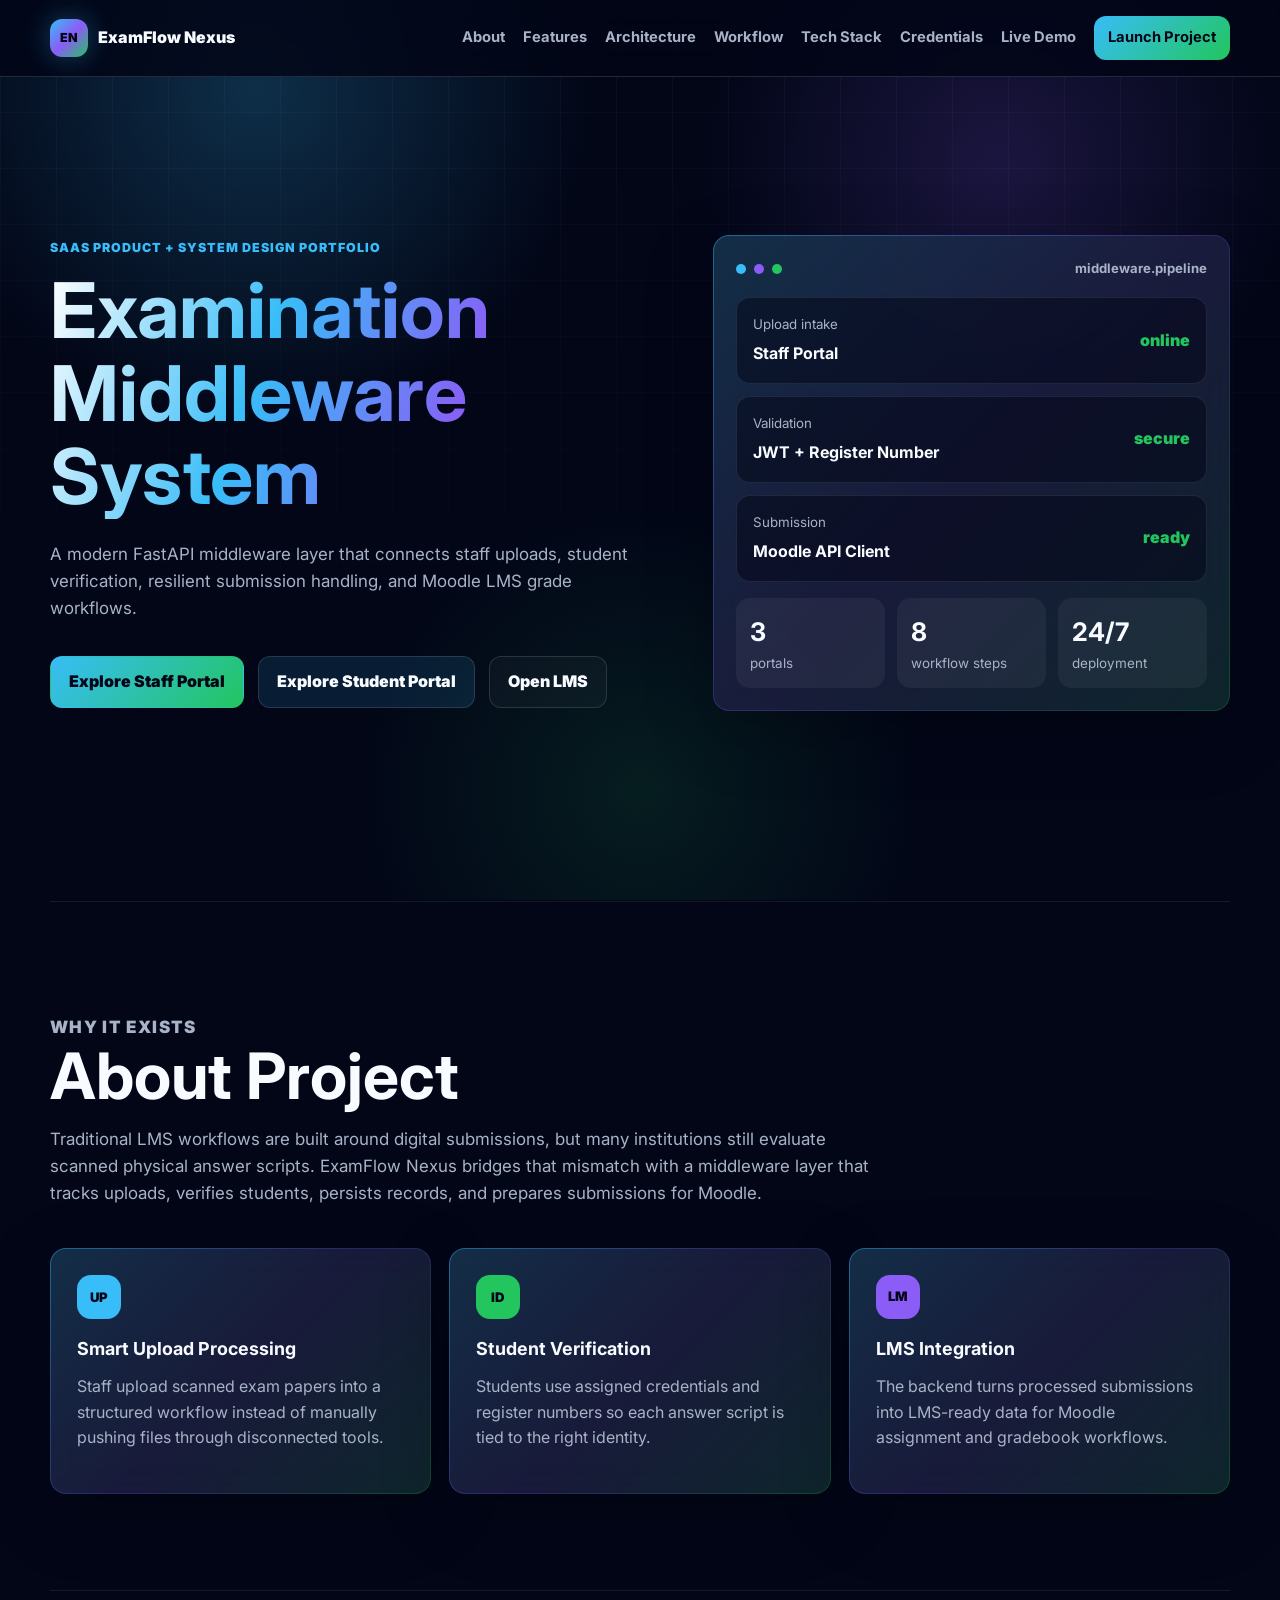
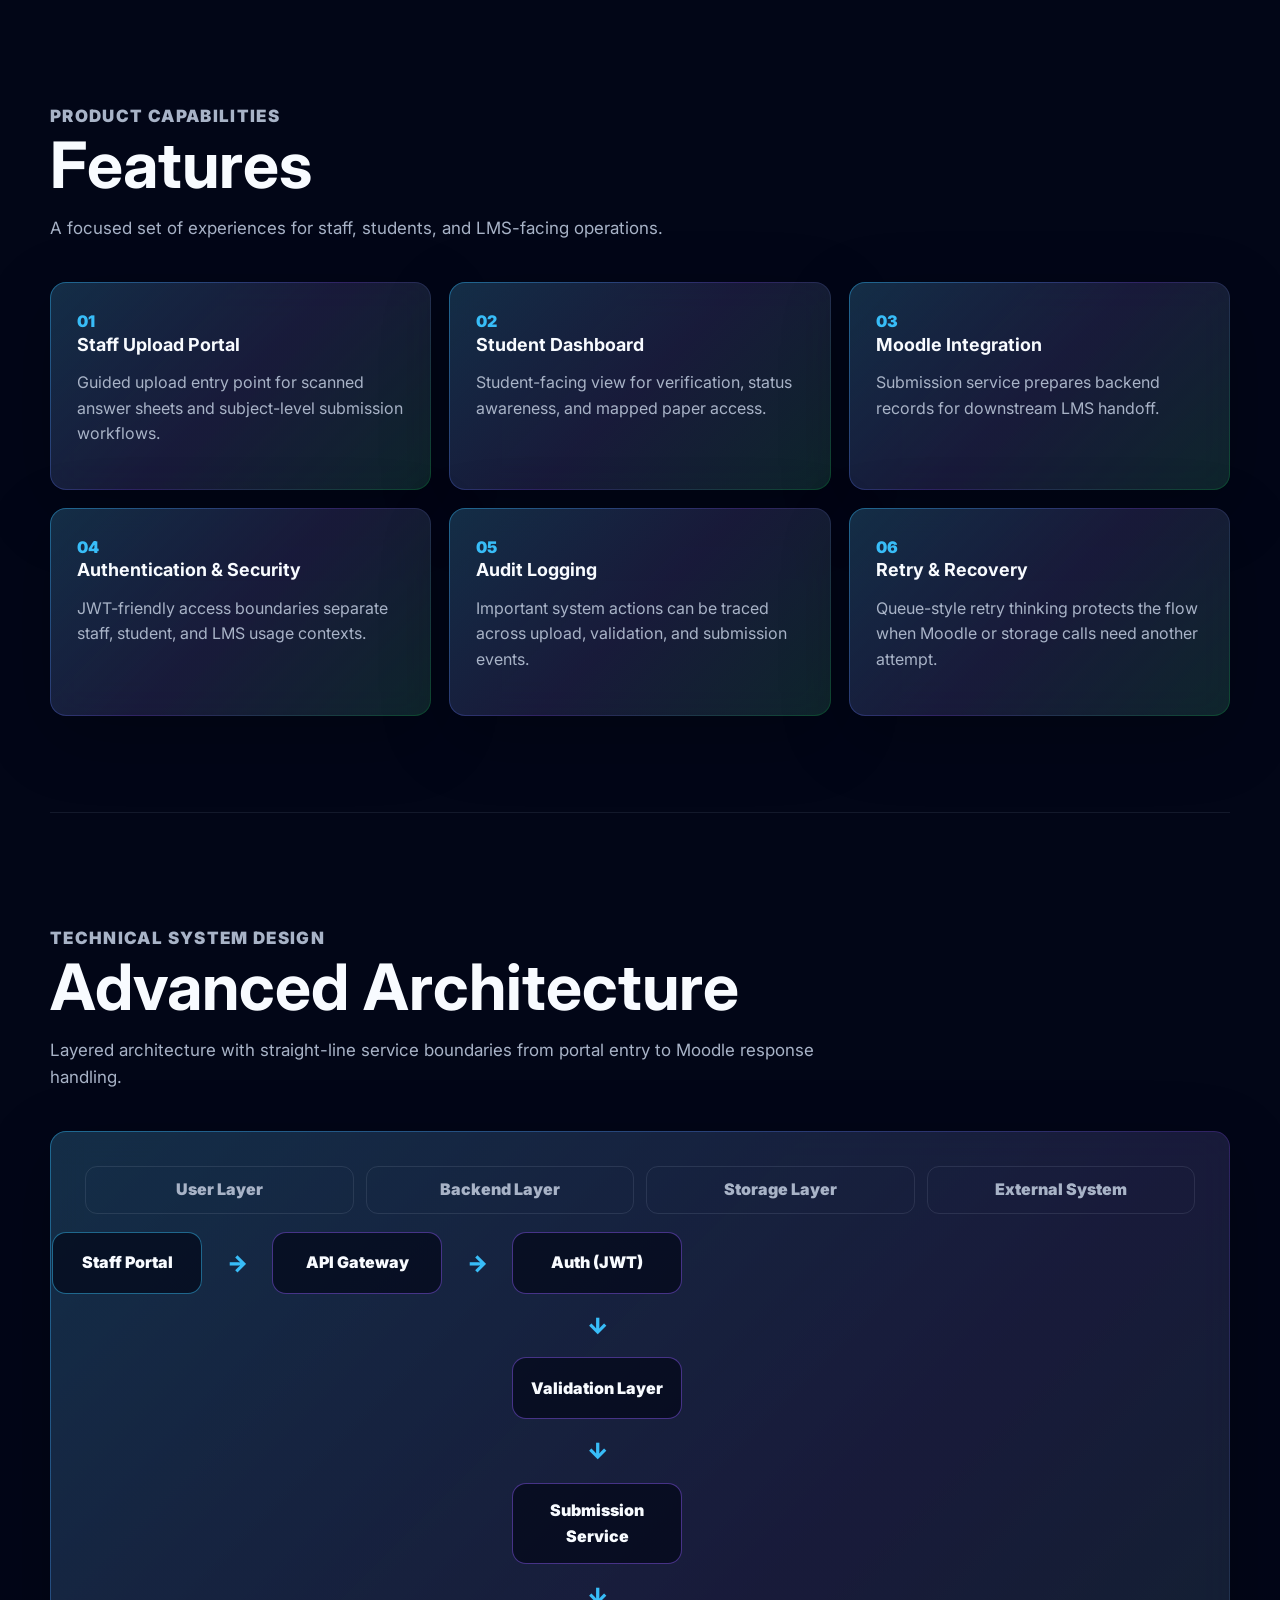
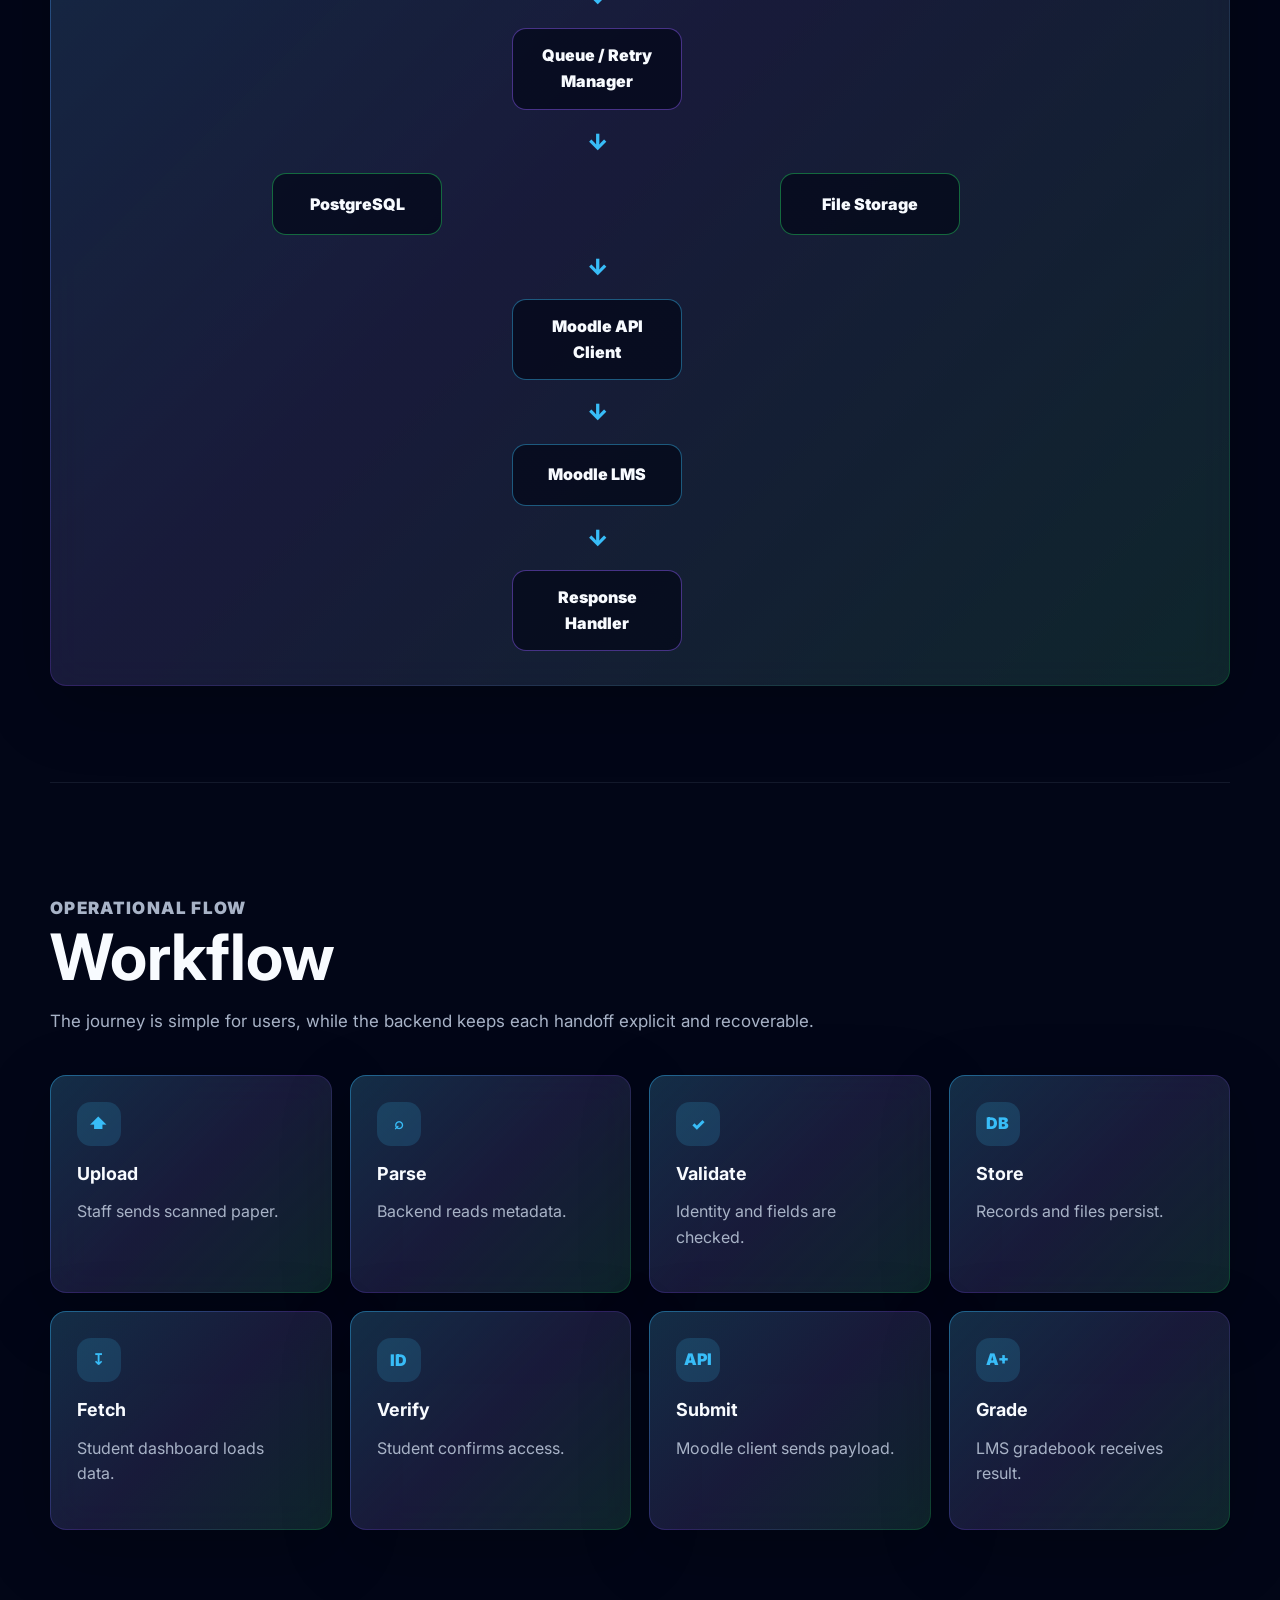
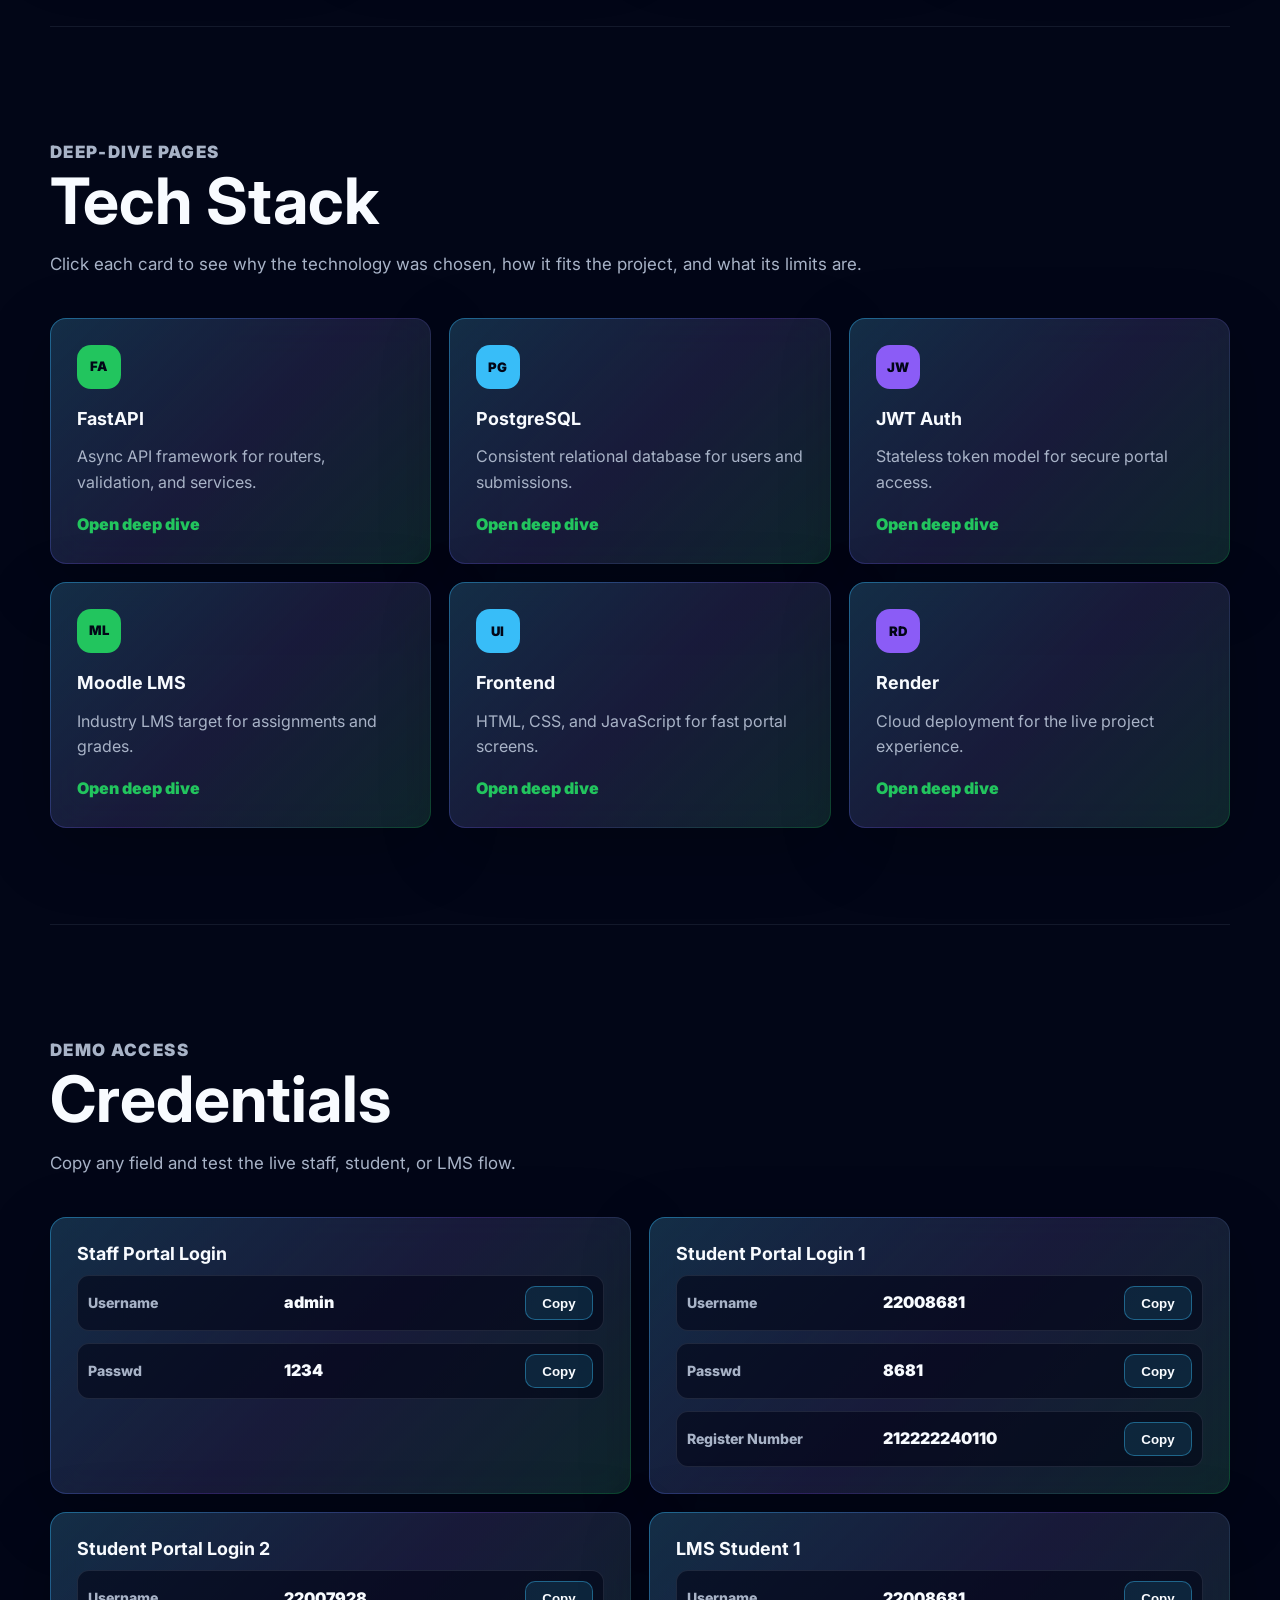
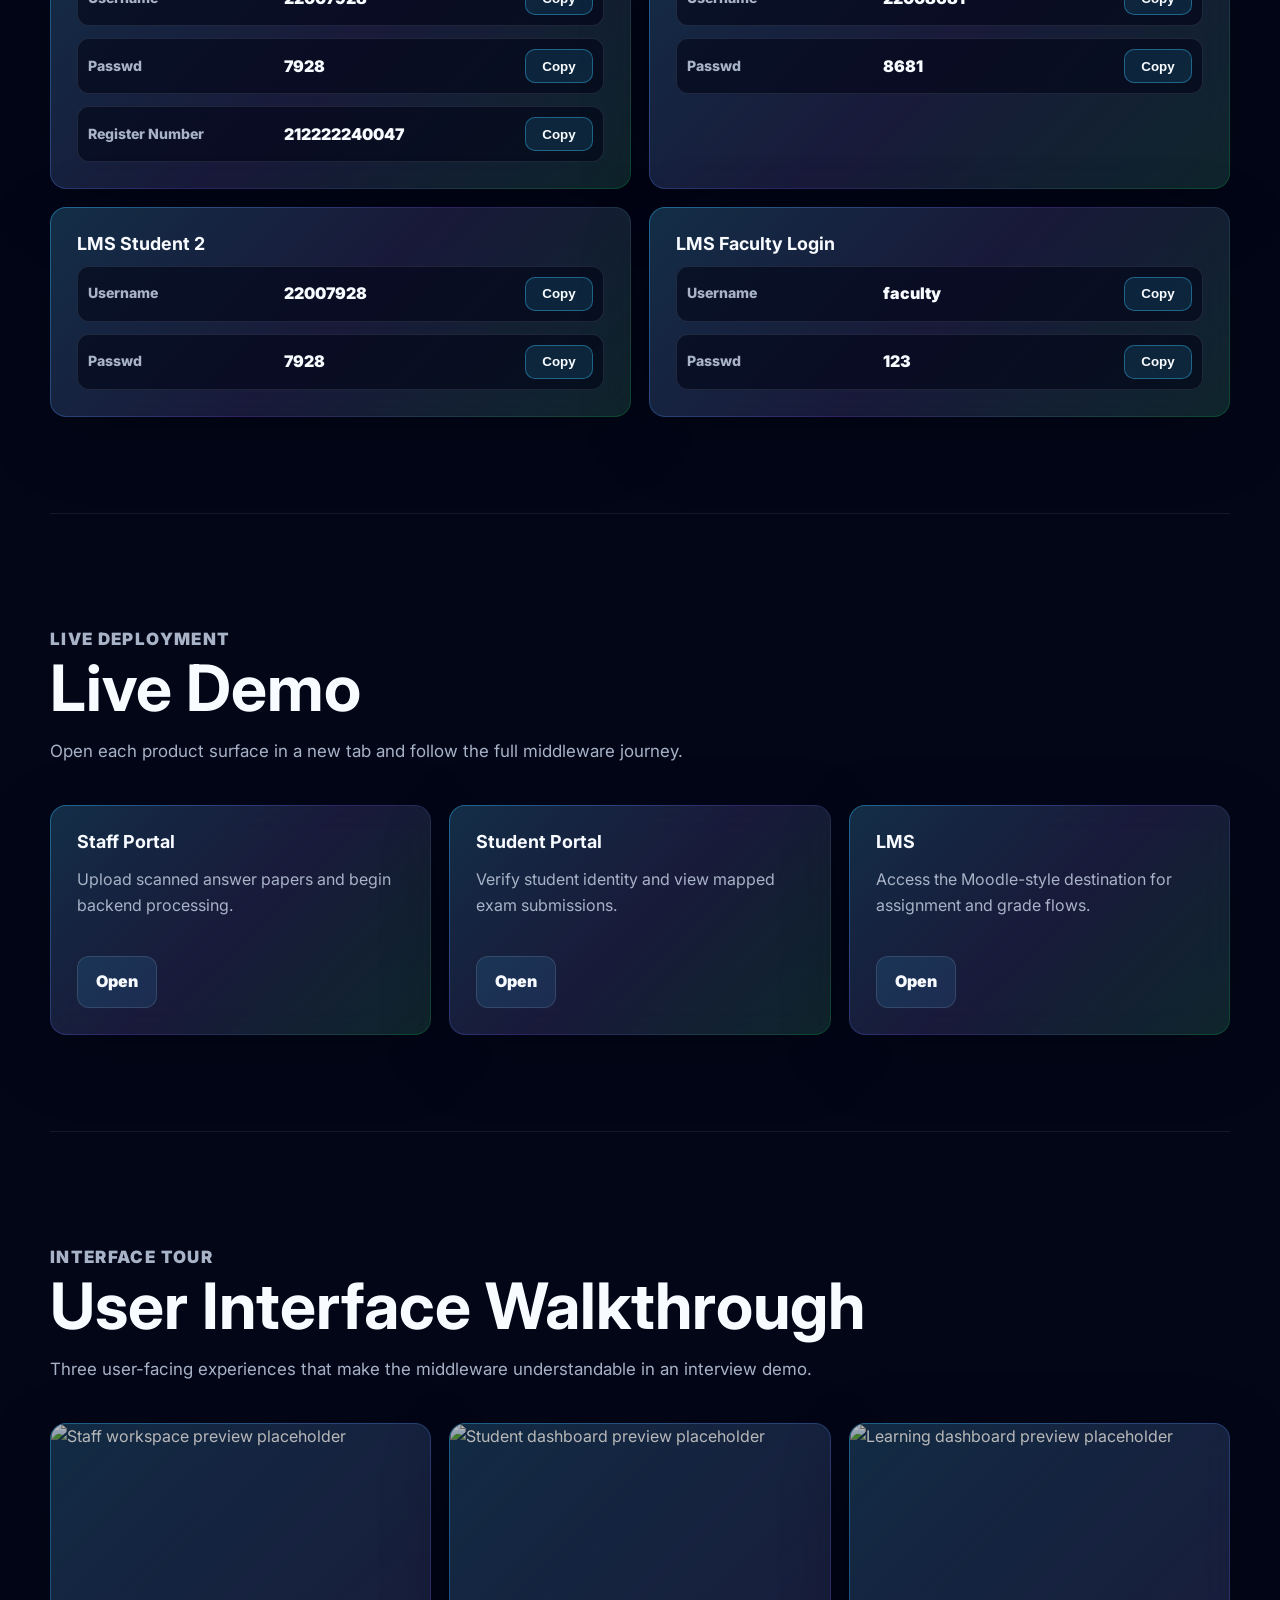
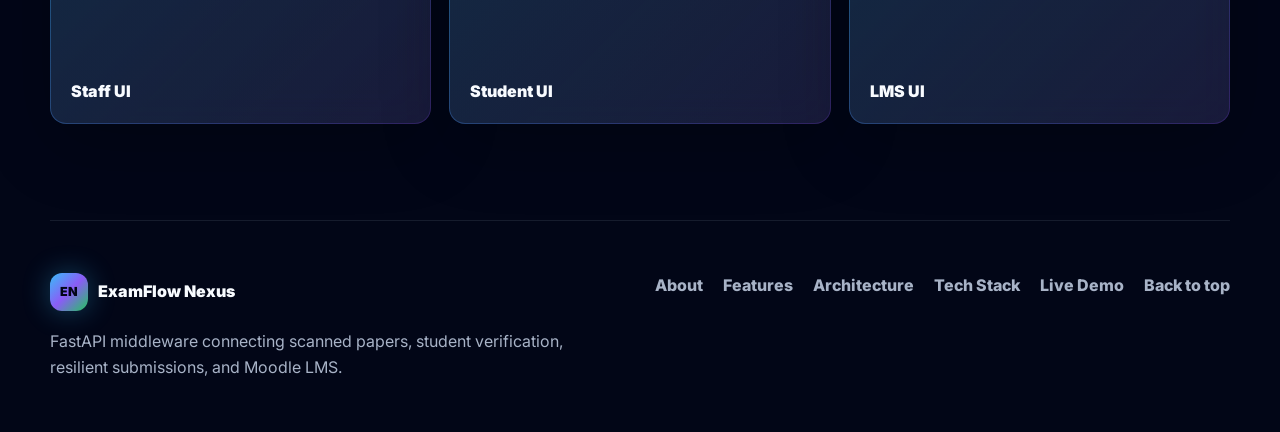
==== commit 6719a55f: "Updated UI" ====
--- a/index.html
+++ b/index.html
@@ -3,589 +3,153 @@
 <head>
   <meta charset="UTF-8">
   <meta name="viewport" content="width=device-width, initial-scale=1.0">
-  <title>ExamFlow Nexus | Examination Middleware System</title>
-  <meta name="description" content="Portfolio website for the FastAPI-based Examination Middleware System.">
+  <meta name="description" content="ExamFlow Nexus portfolio and technical case study for a FastAPI examination middleware system.">
+  <title>ExamFlow Nexus - Examination Middleware System</title>
+  <link rel="icon" type="image/svg+xml" href="favicon.svg">
   <link rel="preconnect" href="https://fonts.googleapis.com">
   <link rel="preconnect" href="https://fonts.gstatic.com" crossorigin>
-  <link href="https://fonts.googleapis.com/css2?family=Sora:wght@400;600;700;800&family=Manrope:wght@400;500;600;700&display=swap" rel="stylesheet">
-  <link rel="stylesheet" href="https://cdnjs.cloudflare.com/ajax/libs/font-awesome/6.5.2/css/all.min.css">
-  <style>
-    :root {
-      --bg: #07131d;
-      --panel: rgba(11, 28, 41, 0.72);
-      --line: rgba(177, 220, 255, 0.16);
-      --text: #ebf5ff;
-      --muted: #9cb3c8;
-      --accent: #6ae3ff;
-      --accent2: #5cf1b0;
-      --warn: #ffd38a;
-      --shadow: 0 28px 72px rgba(0, 0, 0, 0.35);
-      --max: 1160px;
-      --radius: 24px;
-    }
-    * { box-sizing: border-box; }
-    html { scroll-behavior: smooth; }
-    body {
-      margin: 0;
-      font-family: "Manrope", sans-serif;
-      color: var(--text);
-      background:
-        radial-gradient(circle at 12% 10%, rgba(106,227,255,.20), transparent 26%),
-        radial-gradient(circle at 88% 16%, rgba(92,241,176,.14), transparent 22%),
-        linear-gradient(180deg, #041019 0%, #07131d 100%);
-    }
-    body::before,
-    body::after {
-      content: "";
-      position: fixed;
-      width: 360px;
-      height: 360px;
-      border-radius: 50%;
-      filter: blur(70px);
-      z-index: 0;
-      pointer-events: none;
-      opacity: .28;
-      animation: float 14s ease-in-out infinite;
-    }
-    body::before { top: 80px; right: -120px; background: rgba(106,227,255,.18); }
-    body::after { bottom: 40px; left: -120px; background: rgba(92,241,176,.14); animation-delay: -6s; }
-    @keyframes float { 50% { transform: translateY(-18px) scale(1.05); } }
-    a { color: inherit; text-decoration: none; }
-    .page { position: relative; z-index: 1; }
-    .container { width: min(calc(100% - 32px), var(--max)); margin: 0 auto; }
-    .glass { background: var(--panel); border: 1px solid var(--line); backdrop-filter: blur(18px); box-shadow: var(--shadow); }
-    .reveal { opacity: 0; transform: translateY(20px); transition: .6s ease; }
-    .reveal.visible { opacity: 1; transform: translateY(0); }
-    .pill {
-      display: inline-flex; gap: 10px; align-items: center; padding: 10px 16px; border-radius: 999px;
-      border: 1px solid var(--line); color: var(--accent); font-size: .88rem; letter-spacing: .03em; text-transform: uppercase;
-    }
-    .section { padding: 86px 0; }
-    .section-head { max-width: 700px; margin-bottom: 32px; }
-    .section-head h2 {
-      margin: 14px 0 10px; font-family: "Sora", sans-serif; font-size: clamp(2rem, 4vw, 3.2rem); line-height: 1.05; letter-spacing: -.04em;
-    }
-    .section-head p { margin: 0; color: var(--muted); line-height: 1.75; }
+  <link href="https://fonts.googleapis.com/css2?family=Inter:wght@400;500;600;700;800;900&display=swap" rel="stylesheet">
+  <link rel="stylesheet" href="style.css">
+</head>
+<body id="top">
+  <div class="ambient" aria-hidden="true"></div>
+  <header class="site-header">
+    <nav class="navbar" aria-label="Main navigation">
+      <a class="brand" href="index.html"><span class="brand-mark">EN</span><span>ExamFlow Nexus</span></a>
+      <button class="menu-toggle" type="button" aria-expanded="false" aria-controls="nav-menu"><span></span><span></span><span></span><span class="sr-only">Open navigation</span></button>
+      <div class="nav-menu" id="nav-menu">
+        <a href="#about">About</a><a href="#features">Features</a><a href="#architecture">Architecture</a><a href="#workflow">Workflow</a><a href="#tech">Tech Stack</a><a href="#credentials">Credentials</a><a href="#demo">Live Demo</a>
+        <a class="nav-cta" href="https://exam-app-6r6v.onrender.com/portal/staff" target="_blank" rel="noopener noreferrer">Launch Project</a>
+      </div>
+    </nav>
+  </header>
 
-    /* Navbar */
-    .nav-wrap { position: sticky; top: 16px; z-index: 20; padding-top: 18px; }
-    .nav {
-      border-radius: 20px; padding: 16px 20px; display: flex; flex-wrap: wrap; gap: 16px; align-items: center; justify-content: space-between;
-    }
-    .brand { display: flex; gap: 14px; align-items: center; }
-    .brand-mark {
-      width: 46px; height: 46px; border-radius: 14px; display: grid; place-items: center; color: var(--accent);
-      background: linear-gradient(135deg, rgba(106,227,255,.20), rgba(92,241,176,.18)); border: 1px solid rgba(255,255,255,.14);
-    }
-    .brand strong, .brand span { display: block; }
-    .brand strong { font-family: "Sora", sans-serif; letter-spacing: -.02em; }
-    .brand span { color: var(--muted); font-size: .84rem; }
-    .nav-links { display: flex; flex-wrap: wrap; gap: 14px; color: var(--muted); }
-    .nav-links a:hover { color: var(--text); }
-    .nav-btn, .btn {
-      display: inline-flex; align-items: center; justify-content: center; gap: 10px; min-height: 50px; padding: 14px 18px;
-      border-radius: 16px; border: 1px solid rgba(177,220,255,.28); font-weight: 700; transition: transform .25s ease, background .25s ease;
-    }
-    .nav-btn, .btn.primary { background: linear-gradient(135deg, rgba(106,227,255,.18), rgba(92,241,176,.22)); }
-    .btn.secondary { background: rgba(255,255,255,.03); }
-    .nav-btn:hover, .btn:hover, .card:hover { transform: translateY(-3px); }
-
-    /* Hero */
-    .hero { padding: 56px 0 36px; }
-    .hero-grid { display: grid; grid-template-columns: 1.15fr .85fr; gap: 24px; }
-    .hero-main, .hero-side-card, .card, .footer-card { border-radius: var(--radius); }
-    .hero-main { padding: 32px; min-height: 560px; display: flex; flex-direction: column; justify-content: space-between; }
-    .hero-main h1 {
-      margin: 18px 0; font-family: "Sora", sans-serif; font-size: clamp(2.8rem, 6vw, 5.6rem); line-height: .95; letter-spacing: -.07em;
-    }
-    .hero-main p { max-width: 650px; margin: 0 0 26px; color: var(--muted); line-height: 1.8; }
-    .hero-actions { display: flex; flex-wrap: wrap; gap: 14px; }
-    .stats { display: grid; grid-template-columns: repeat(3, minmax(0, 1fr)); gap: 14px; }
-    .stat, .micro, .flow-step, .workflow-step, .cred-item {
-      background: rgba(255,255,255,.04); border: 1px solid rgba(255,255,255,.08); border-radius: 18px;
-    }
-    .stat { padding: 18px; }
-    .stat strong { display: block; font-family: "Sora", sans-serif; font-size: 1.9rem; margin-bottom: 6px; }
-    .stat span, .card p, .hero-side-card p { color: var(--muted); line-height: 1.7; }
-    .hero-side { display: grid; gap: 18px; }
-    .hero-side-card { padding: 24px; }
-    .micro-grid { margin-top: 18px; display: grid; grid-template-columns: repeat(2, minmax(0, 1fr)); gap: 14px; }
-    .micro { padding: 16px; }
-    .micro strong { display: block; margin-bottom: 8px; }
-
-    /* Cards */
-    .grid-3, .tech-grid, .cred-grid, .demo-grid, .preview-grid { display: grid; gap: 18px; }
-    .grid-3, .demo-grid, .preview-grid { grid-template-columns: repeat(3, minmax(0, 1fr)); }
-    .cred-grid { grid-template-columns: repeat(auto-fit, minmax(300px, 1fr)); }
-    .tech-grid { grid-template-columns: repeat(6, minmax(0, 1fr)); }
-    .card { padding: 24px; transition: transform .28s ease, border-color .28s ease; }
-    .icon {
-      width: 54px; height: 54px; border-radius: 18px; display: grid; place-items: center; margin-bottom: 18px; color: var(--accent);
-      background: linear-gradient(135deg, rgba(106,227,255,.18), rgba(92,241,176,.22)); border: 1px solid rgba(255,255,255,.10);
-    }
-    .card h3, .hero-side-card h3, .footer-card h3 { margin: 0 0 10px; font-family: "Sora", sans-serif; letter-spacing: -.03em; }
-    .tech { text-align: center; }
-    .tech i { font-size: 1.5rem; color: var(--accent); margin-bottom: 12px; }
-
-    /* About Highlights */
-    .about-highlights { display: grid; grid-template-columns: repeat(auto-fit, minmax(280px, 1fr)); gap: 24px; margin-top: 32px; }
-    .highlight-card { padding: 28px; text-align: center; }
-    .highlight-icon {
-      width: 64px; height: 64px; border-radius: 20px; display: grid; place-items: center; margin: 0 auto 18px; color: var(--accent);
-      background: linear-gradient(135deg, rgba(106,227,255,.22), rgba(92,241,176,.26)); border: 1px solid rgba(255,255,255,.15);
-    }
-    .highlight-card h3 { margin-bottom: 12px; font-size: 1.2rem; }
-    .highlight-card p { color: var(--muted); line-height: 1.6; }
-
-    /* Architecture */
-    .arch-grid { display: grid; grid-template-columns: 1.1fr .9fr; gap: 24px; }
-    .diagram { padding: 24px; border-radius: var(--radius); }
-    .flow { display: grid; grid-template-columns: repeat(4, minmax(0, 1fr)); gap: 14px; margin-top: 18px; }
-    .flow-step { padding: 18px; min-height: 176px; }
-    .flow-step small {
-      display: inline-block; margin-bottom: 10px; padding: 6px 10px; border-radius: 999px; font-size: .72rem; letter-spacing: .06em; text-transform: uppercase;
-      color: var(--accent); background: rgba(255,255,255,.06);
-    }
-    .flow-step strong { display: block; margin-bottom: 10px; font-family: "Sora", sans-serif; }
-    .architecture {
-      padding: 86px 0 60px;
-      background: linear-gradient(180deg, rgba(9,28,57,.03), rgba(255,255,255,0));
-    }
-    .arch-panel {
-      padding: 34px; border-radius: 32px; background: linear-gradient(180deg, rgba(255,255,255,.98), rgba(106,227,255,.16)); border: 1px solid rgba(106,227,255,.24); box-shadow: 0 40px 100px rgba(11,28,41,0.09);
-    }
-    .arch-flow {
-      display: flex; align-items: center; justify-content: center; flex-wrap: wrap; gap: 20px; margin-top: 28px;
-    }
-    .arch-layer {
-      display: flex; flex-direction: column; align-items: center; gap: 16px;
-    }
-    .arch-node {
-      min-width: 160px; flex: 1 1 160px; padding: 18px 14px; border-radius: 20px; background: rgba(255,255,255,.98); border: 1px solid rgba(255,255,255,.5);
-      box-shadow: 0 18px 36px rgba(15,40,66,0.08); display: flex; align-items: center; justify-content: center; text-align: center;
-    }
-    .arch-node h4 { margin: 0; color: #0b2f4f; font-size: 1rem; font-weight: 600; }
-    .arch-connector-vertical {
-      width: 4px; height: 40px; border-radius: 999px; background: linear-gradient(180deg, rgba(106,227,255,.95), rgba(92,241,176,.95)); position: relative;
-    }
-    .arch-connector-vertical::after {
-      content: '↓'; position: absolute; bottom: -16px; left: 50%; transform: translateX(-50%); font-size: 1.1rem; color: #0b2f4f; font-weight: bold;
-    }
-    .arch-connector-horizontal {
-      width: 60px; height: 4px; border-radius: 999px; background: linear-gradient(90deg, rgba(106,227,255,.95), rgba(92,241,176,.95)); position: relative;
-    }
-    .arch-connector-horizontal::after {
-      content: '➜'; position: absolute; right: -18px; top: 50%; transform: translateY(-50%); font-size: 1.1rem; color: #0b2f4f; font-weight: bold;
-    }
-    @media (max-width: 860px) {
-      .arch-flow { flex-direction: column; }
-      .arch-layer { flex-direction: row; gap: 12px; }
-      .arch-connector-vertical { width: 40px; height: 4px; }
-      .arch-connector-vertical::after { bottom: auto; right: -14px; top: 50%; transform: translateY(-50%); content: '➜'; }
-      .arch-connector-horizontal { width: 100%; height: 6px; }
-      .arch-connector-horizontal::after { right: auto; left: 50%; top: calc(100% + 6px); transform: translateX(-50%); content: '↓'; }
-    }
-    .workflow-step { display: grid; grid-template-columns: 48px 1fr; gap: 14px; padding: 14px; margin-top: 12px; }
-    .workflow-step b {
-      width: 48px; height: 48px; border-radius: 14px; display: grid; place-items: center; font-family: "Sora", sans-serif;
-      background: linear-gradient(135deg, rgba(106,227,255,.18), rgba(255,211,138,.18));
-    }
-
-    /* Credentials */
-    .cred-card { padding: 24px; border-radius: var(--radius); }
-    .cred-head { display: flex; justify-content: space-between; gap: 12px; align-items: center; margin-bottom: 16px; }
-    .tag {
-      padding: 6px 10px; border-radius: 999px; background: rgba(255,255,255,.06); color: var(--warn); font-size: .76rem; letter-spacing: .06em; text-transform: uppercase;
-    }
-    .cred-list { display: grid; gap: 12px; }
-    .cred-item { padding: 14px 16px; display: grid; grid-template-columns: 1fr auto auto; gap: 12px; align-items: center; background: rgba(255,255,255,0.08); border-radius: 16px; }
-    .cred-item code { font-family: "Sora", sans-serif; color: var(--text); word-break: break-word; }
-    .cred-label { font-weight: 600; color: var(--text-muted); }
-    .cred-value { font-family: "JetBrains Mono", monospace; color: var(--primary); font-weight: 700; text-align: right; }
-    .copy { min-width: 44px; height: 44px; border-radius: 14px; border: 0; cursor: pointer; color: var(--primary); background: rgba(16,185,129,0.12); display: inline-flex; align-items: center; justify-content: center; transition: transform 0.2s ease, background 0.2s ease, box-shadow 0.2s ease; }
-    .copy:hover { background: rgba(16,185,129,0.95); color: white; transform: translateY(-1px); box-shadow: 0 16px 28px rgba(16,185,129,0.18); }
-    .note {
-      margin-top: 16px; padding: 14px 16px; border-radius: 16px; color: #f4d8a0; background: rgba(255,211,138,.08); border: 1px solid rgba(255,211,138,.18); line-height: 1.65;
-    }
-
-    /* Preview */
-    .frame {
-      margin-top: 18px; min-height: 130px; border-radius: 18px; border: 1px dashed rgba(255,255,255,.18);
-      display: grid; place-items: center; text-align: center; color: var(--muted); padding: 20px; line-height: 1.7;
-      background: rgba(255,255,255,.04);
-    }
-
-    /* Footer */
-    .footer { padding: 0 0 44px; }
-    .footer-card { padding: 26px; display: flex; flex-wrap: wrap; justify-content: space-between; gap: 18px; }
-    .footer-card p, .footer-card a, .meta { color: var(--muted); }
-    .footer-links { display: flex; flex-wrap: wrap; gap: 18px; }
-
-    @media (max-width: 1080px) {
-      .hero-grid, .arch-grid, .grid-3, .cred-grid, .demo-grid, .preview-grid { grid-template-columns: repeat(2, 1fr); }
-      .tech-grid { grid-template-columns: repeat(3, minmax(0, 1fr)); }
-      .flow { grid-template-columns: repeat(2, minmax(0, 1fr)); }
-    }
-    @media (max-width: 780px) {
-      .stats, .micro-grid, .tech-grid { grid-template-columns: repeat(2, minmax(0, 1fr)); }
-      .hero-grid, .arch-grid, .grid-3, .cred-grid, .demo-grid, .preview-grid { grid-template-columns: 1fr; }
-    }
-    @media (max-width: 600px) {
-      .section { padding: 72px 0; }
-      .hero { padding-top: 40px; }
-      .stats, .micro-grid, .tech-grid, .flow { grid-template-columns: 1fr; }
-      .hero-actions .btn, .demo-grid .btn { width: 100%; }
-      .cred-item { flex-direction: column; align-items: flex-start; }
-      .copy { width: 100%; }
-    }
-  </style>
-</head>
-<body>
-  <div class="page">
-    <!-- Navbar -->
-    <div class="nav-wrap">
-      <div class="container">
-        <nav class="nav glass">
-          <a class="brand" href="#hero">
-            <span class="brand-mark"><i class="fa-solid fa-layer-group"></i></span>
-            <span><strong>ExamFlow Nexus</strong><span>Examination Middleware Portfolio</span></span>
-          </a>
-          <div class="nav-links">
-            <a href="#about">About</a>
-            <a href="#features">Features</a>
-            <a href="#architecture">Architecture</a>
-            <a href="#workflow">Workflow</a>
-            <a href="#tech">Tech Stack</a>
-            <a href="#credentials">Credentials</a>
-            <a href="#demo">Live Demo</a>
-          </div>
-          <a class="nav-btn" href="https://exam-app-6r6v.onrender.com" target="_blank" rel="noreferrer">
-            <i class="fa-solid fa-arrow-up-right-from-square"></i> Launch Project
-          </a>
-        </nav>
+  <main>
+    <section class="hero section">
+      <div class="hero-content reveal">
+        <p class="eyebrow">SaaS Product + System Design Portfolio</p>
+        <h1 class="gradient-title hero-title-compact">Examination Middleware System</h1>
+        <p class="hero-copy">A modern FastAPI middleware layer that connects staff uploads, student verification, resilient submission handling, and Moodle LMS grade workflows.</p>
+        <div class="hero-actions">
+          <a class="btn btn-primary" href="https://exam-app-6r6v.onrender.com/portal/staff" target="_blank" rel="noopener noreferrer">Explore Staff Portal</a>
+          <a class="btn btn-secondary" href="https://exam-app-6r6v.onrender.com/portal/student" target="_blank" rel="noopener noreferrer">Explore Student Portal</a>
+          <a class="btn btn-ghost" href="https://exam-app-6r6v.onrender.com/lms" target="_blank" rel="noopener noreferrer">Open LMS</a>
+        </div>
       </div>
-    </div>
-
-    <!-- Hero -->
-    <header class="hero" id="hero">
-      <div class="container hero-grid">
-        <section class="hero-main glass reveal">
-          <div>
-            <span class="pill"><i class="fa-solid fa-sparkles"></i> Smart Examination Middleware for Seamless Digital Evaluation</span>
-            <h1>ExamFlow Nexus</h1>
-            <p>
-              A FastAPI-powered bridge that transforms scanned examination papers into a secure, student-verified,
-              Moodle-ready digital submission pipeline. Staff upload once, students verify their own scripts, and the
-              backend completes the LMS handoff with audit visibility.
-            </p>
-            <div class="hero-actions">
-              <a class="btn primary" href="https://exam-app-6r6v.onrender.com/portal/staff" target="_blank" rel="noreferrer"><i class="fa-solid fa-user-tie"></i> Explore Staff Portal</a>
-              <a class="btn secondary" href="https://exam-app-6r6v.onrender.com/portal/student" target="_blank" rel="noreferrer"><i class="fa-solid fa-user-graduate"></i> Explore Student Portal</a>
-              <a class="btn secondary" href="https://exam-app-6r6v.onrender.com/lms" target="_blank" rel="noreferrer"><i class="fa-solid fa-school"></i> Open LMS</a>
-            </div>
-          </div>
-          <div class="stats">
-            <div class="stat"><strong>3</strong><span>Integrated experiences: Staff Portal, Student Portal, and LMS simulation.</span></div>
-            <div class="stat"><strong>5</strong><span>Core workflow stages from upload to Moodle submission and grading visibility.</span></div>
-            <div class="stat"><strong>24/7</strong><span>Cloud deployment on Render for demos, interviews, and stakeholder walkthroughs.</span></div>
-          </div>
-        </section>
-
-        <aside class="hero-side">
-          <article class="hero-side-card glass reveal">
-            <h3>Purpose-Built for Exam Digitization</h3>
-            <p>
-              The system is designed for institutions that still scan physical answer sheets but need a modern digital evaluation
-              pipeline. Files are parsed, mapped, surfaced to the right student, and routed to the right assignment without staff
-              manually submitting on behalf of every learner.
-            </p>
-            <div class="micro-grid">
-              <div class="micro"><strong>Upload Intelligence</strong><span>Filename parsing, validation, hashing, and artifact creation.</span></div>
-              <div class="micro"><strong>Student Verification</strong><span>Students view only their mapped scripts before submission.</span></div>
-              <div class="micro"><strong>Moodle Bridge</strong><span>Assignment resolution, save flow, and submit logic.</span></div>
-              <div class="micro"><strong>Audit Trace</strong><span>Critical workflow steps are logged for review and accountability.</span></div>
-            </div>
-          </article>
-          <article class="card glass reveal"><h3>Staff Experience</h3><p>Bulk upload scanned papers, inspect pending artifacts, review reports, and manage metadata safely.</p></article>
-          <article class="card glass reveal"><h3>Student Experience</h3><p>Login with LMS-linked credentials, preview scripts, report issues, and submit with confidence.</p></article>
-        </aside>
-      </div>
-    </header>
-
-    <!-- About -->
-    <section class="section" id="about">
-      <div class="container">
-        <div class="section-head reveal">
-          <span class="pill"><i class="fa-solid fa-circle-info"></i> About Project</span>
-          <h2>From scanned answer sheets to Moodle-ready submissions</h2>
-          <p>
-            Examination Middleware System solves a practical campus problem: institutions often scan physical exam papers, but Moodle expects structured
-            digital submissions. This project acts as the operational bridge between those two worlds.
-          </p>
-        </div>
-        <div class="about-highlights">
-          <div class="highlight-card glass reveal">
-            <div class="highlight-icon"><i class="fa-solid fa-upload"></i></div>
-            <h3>Smart Upload Processing</h3>
-            <p>Staff upload scanned files with intelligent parsing, validation, and metadata extraction for seamless artifact creation.</p>
-          </div>
-          <div class="highlight-card glass reveal">
-            <div class="highlight-icon"><i class="fa-solid fa-user-check"></i></div>
-            <h3>Student Verification</h3>
-            <p>Students access their own papers through secure sessions, verify content, and report any mismatches before submission.</p>
-          </div>
-          <div class="highlight-card glass reveal">
-            <div class="highlight-icon"><i class="fa-solid fa-link"></i></div>
-            <h3>LMS Integration</h3>
-            <p>Automated Moodle assignment mapping and submission workflow ensures accurate delivery with full audit traceability.</p>
-          </div>
+      <div class="hero-console reveal" aria-label="System health preview">
+        <div class="console-top"><span></span><span></span><span></span><strong>middleware.pipeline</strong></div>
+        <div class="metric"><small>Upload intake</small><b>Staff Portal</b><em>online</em></div>
+        <div class="metric"><small>Validation</small><b>JWT + Register Number</b><em>secure</em></div>
+        <div class="metric"><small>Submission</small><b>Moodle API Client</b><em>ready</em></div>
+        <div class="hero-stats">
+          <div><strong>3</strong><span>portals</span></div>
+          <div><strong>8</strong><span>workflow steps</span></div>
+          <div><strong>24/7</strong><span>deployment</span></div>
         </div>
       </div>
     </section>
 
-    <!-- Features -->
-    <section class="section" id="features">
-      <div class="container">
-        <div class="section-head reveal">
-          <span class="pill"><i class="fa-solid fa-grid-2"></i> Features</span>
-          <h2>Built around academic operations, not generic file upload forms</h2>
-          <p>The backend and UI layers reflect real exam-cell workflows, student verification needs, and LMS integration constraints.</p>
-        </div>
-        <div class="grid-3">
-          <article class="card glass reveal"><div class="icon"><i class="fa-solid fa-cloud-arrow-up"></i></div><h3>Staff Upload Portal</h3><p>Supports single and bulk uploads, filename validation, exam-session tagging, and centralized artifact tracking for staff teams.</p></article>
-          <article class="card glass reveal"><div class="icon"><i class="fa-solid fa-table-columns"></i></div><h3>Student Dashboard & Submission</h3><p>Students see pending and submitted papers, preview answer sheets, report mismatches, and submit only their own artifacts.</p></article>
-          <article class="card glass reveal"><div class="icon"><i class="fa-solid fa-diagram-project"></i></div><h3>Moodle Integration</h3><p>Maps subject codes to Moodle assignments and executes the save-and-submit flow required for LMS delivery.</p></article>
-          <article class="card glass reveal"><div class="icon"><i class="fa-solid fa-shield-halved"></i></div><h3>Authentication & Security</h3><p>Uses JWT for staff access, encrypted student LMS tokens, strict ownership checks, and session validation for protected routes.</p></article>
-          <article class="card glass reveal"><div class="icon"><i class="fa-solid fa-scroll"></i></div><h3>Audit Logging</h3><p>Uploads, views, report actions, failed submissions, and workflow transitions are tracked for traceability and support.</p></article>
-          <article class="card glass reveal"><div class="icon"><i class="fa-solid fa-arrows-rotate"></i></div><h3>Retry & Recovery Design</h3><p>Artifacts can move through queued or failed states, supporting retry logic and safer handling when LMS services are unstable.</p></article>
+    <section class="section divider" id="about">
+      <div class="section-heading reveal"><p class="eyebrow">Why It Exists</p><h2>About Project</h2><p>Traditional LMS workflows are built around digital submissions, but many institutions still evaluate scanned physical answer scripts. ExamFlow Nexus bridges that mismatch with a middleware layer that tracks uploads, verifies students, persists records, and prepares submissions for Moodle.</p></div>
+      <div class="card-grid three">
+        <article class="glass-card reveal"><span class="card-icon blue">UP</span><h3>Smart Upload Processing</h3><p>Staff upload scanned exam papers into a structured workflow instead of manually pushing files through disconnected tools.</p></article>
+        <article class="glass-card reveal"><span class="card-icon green">ID</span><h3>Student Verification</h3><p>Students use assigned credentials and register numbers so each answer script is tied to the right identity.</p></article>
+        <article class="glass-card reveal"><span class="card-icon purple">LM</span><h3>LMS Integration</h3><p>The backend turns processed submissions into LMS-ready data for Moodle assignment and gradebook workflows.</p></article>
+      </div>
+    </section>
+
+    <section class="section divider" id="features">
+      <div class="section-heading reveal"><p class="eyebrow">Product Capabilities</p><h2>Features</h2><p>A focused set of experiences for staff, students, and LMS-facing operations.</p></div>
+      <div class="card-grid features-grid">
+        <article class="glass-card reveal"><span>01</span><h3>Staff Upload Portal</h3><p>Guided upload entry point for scanned answer sheets and subject-level submission workflows.</p></article>
+        <article class="glass-card reveal"><span>02</span><h3>Student Dashboard</h3><p>Student-facing view for verification, status awareness, and mapped paper access.</p></article>
+        <article class="glass-card reveal"><span>03</span><h3>Moodle Integration</h3><p>Submission service prepares backend records for downstream LMS handoff.</p></article>
+        <article class="glass-card reveal"><span>04</span><h3>Authentication &amp; Security</h3><p>JWT-friendly access boundaries separate staff, student, and LMS usage contexts.</p></article>
+        <article class="glass-card reveal"><span>05</span><h3>Audit Logging</h3><p>Important system actions can be traced across upload, validation, and submission events.</p></article>
+        <article class="glass-card reveal"><span>06</span><h3>Retry &amp; Recovery</h3><p>Queue-style retry thinking protects the flow when Moodle or storage calls need another attempt.</p></article>
+      </div>
+    </section>
+
+    <section class="section divider" id="architecture">
+      <div class="section-heading reveal"><p class="eyebrow">Technical System Design</p><h2>Advanced Architecture</h2><p>Layered architecture with straight-line service boundaries from portal entry to Moodle response handling.</p></div>
+      <div class="architecture-wrap reveal">
+        <div class="layer-labels"><span>User Layer</span><span>Backend Layer</span><span>Storage Layer</span><span>External System</span></div>
+        <div class="advanced-diagram" aria-label="Advanced technical architecture diagram">
+          <div class="node user">Staff Portal</div><div class="arrow">-&gt;</div><div class="node backend">API Gateway</div><div class="arrow">-&gt;</div><div class="node backend">Auth (JWT)</div>
+          <div class="v-arrow auth-down">↓</div><div class="node backend validation">Validation Layer</div>
+          <div class="v-arrow val-down">↓</div><div class="node backend submission">Submission Service</div>
+          <div class="v-arrow sub-down">↓</div><div class="node backend queue">Queue / Retry Manager</div>
+          <div class="v-arrow queue-down">↓</div><div class="node storage postgres">PostgreSQL</div><div class="node storage files">File Storage</div>
+          <div class="v-arrow storage-down">↓</div><div class="node external moodle-client">Moodle API Client</div>
+          <div class="v-arrow client-down">↓</div><div class="node external moodle">Moodle LMS</div>
+          <div class="v-arrow moodle-down">↓</div><div class="node backend response">Response Handler</div>
         </div>
       </div>
     </section>
 
-    <!-- Architecture -->
-    <section class="section" id="architecture">
-      <div class="container">
-        <div class="section-head reveal">
-          <span class="pill"><i class="fa-solid fa-bezier-curve"></i> Architecture</span>
-          <h2>Operational flow of the Examination Middleware System</h2>
-          <p>The architecture centers on artifact creation, secure student access, and controlled Moodle submission rather than direct file drops into LMS.</p>
-        </div>
-        <div class="arch-panel reveal">
-          <h3>Visual Architecture</h3>
-          <p class="section-subtitle">A clear four-step pipeline from staff upload to Moodle submission.</p>
-          <div class="arch-flow">
-            <div class="arch-layer">
-              <div class="arch-node">
-                <h4>Staff Portal</h4>
-              </div>
-              <div class="arch-connector-vertical"></div>
-              <div class="arch-node">
-                <h4>Student Portal</h4>
-              </div>
-            </div>
-            <div class="arch-connector-horizontal"></div>
-            <div class="arch-layer">
-              <div class="arch-node">
-                <h4>FastAPI Backend</h4>
-              </div>
-            </div>
-            <div class="arch-connector-horizontal"></div>
-            <div class="arch-layer">
-              <div class="arch-node">
-                <h4>PostgreSQL</h4>
-              </div>
-              <div class="arch-connector-vertical"></div>
-              <div class="arch-node">
-                <h4>Render Hosting</h4>
-              </div>
-              <div class="arch-connector-vertical"></div>
-              <div class="arch-node">
-                <h4>Moodle LMS</h4>
-              </div>
-            </div>
-          </div>
-        </div>
+    <section class="section divider" id="workflow">
+      <div class="section-heading reveal"><p class="eyebrow">Operational Flow</p><h2>Workflow</h2><p>The journey is simple for users, while the backend keeps each handoff explicit and recoverable.</p></div>
+      <div class="workflow-steps">
+        <article class="step-card reveal"><span>⬆</span><h3>Upload</h3><p>Staff sends scanned paper.</p></article>
+        <article class="step-card reveal"><span>⌕</span><h3>Parse</h3><p>Backend reads metadata.</p></article>
+        <article class="step-card reveal"><span>✓</span><h3>Validate</h3><p>Identity and fields are checked.</p></article>
+        <article class="step-card reveal"><span>DB</span><h3>Store</h3><p>Records and files persist.</p></article>
+        <article class="step-card reveal"><span>↧</span><h3>Fetch</h3><p>Student dashboard loads data.</p></article>
+        <article class="step-card reveal"><span>ID</span><h3>Verify</h3><p>Student confirms access.</p></article>
+        <article class="step-card reveal"><span>API</span><h3>Submit</h3><p>Moodle client sends payload.</p></article>
+        <article class="step-card reveal"><span>A+</span><h3>Grade</h3><p>LMS gradebook receives result.</p></article>
       </div>
     </section>
 
-    <!-- Tech -->
-    <section class="section" id="tech">
-      <div class="container">
-        <div class="section-head reveal">
-          <span class="pill"><i class="fa-solid fa-code"></i> Tech Stack</span>
-          <h2>FastAPI backend, cloud deployment, and LMS interoperability</h2>
-          <p>The project combines modern Python backend patterns with a Moodle-compatible submission layer and a simple deployable frontend story.</p>
-        </div>
-        <div class="tech-grid">
-          <article class="card glass tech reveal"><i class="fa-solid fa-bolt"></i><h3>FastAPI</h3><p>Async API and portal delivery.</p></article>
-          <article class="card glass tech reveal"><i class="fa-brands fa-python"></i><h3>Python</h3><p>Core business logic and services.</p></article>
-          <article class="card glass tech reveal"><i class="fa-solid fa-cloud"></i><h3>Render</h3><p>Live cloud deployment.</p></article>
-          <article class="card glass tech reveal"><i class="fa-brands fa-html5"></i><h3>HTML/CSS/JS</h3><p>Responsive portal and portfolio UI.</p></article>
-          <article class="card glass tech reveal"><i class="fa-solid fa-school"></i><h3>Moodle LMS</h3><p>Assignment and submission target.</p></article>
-          <article class="card glass tech reveal"><i class="fa-solid fa-key"></i><h3>JWT Auth</h3><p>Protected staff access and sessions.</p></article>
-        </div>
+    <section class="section divider" id="tech">
+      <div class="section-heading reveal"><p class="eyebrow">Deep-Dive Pages</p><h2>Tech Stack</h2><p>Click each card to see why the technology was chosen, how it fits the project, and what its limits are.</p></div>
+      <div class="card-grid tech-grid">
+        <a class="tech-card reveal" href="fastapi.html"><span class="tech-icon green">FA</span><h3>FastAPI</h3><p>Async API framework for routers, validation, and services.</p><em>Open deep dive</em></a>
+        <a class="tech-card reveal" href="postgresql.html"><span class="tech-icon blue">PG</span><h3>PostgreSQL</h3><p>Consistent relational database for users and submissions.</p><em>Open deep dive</em></a>
+        <a class="tech-card reveal" href="jwt.html"><span class="tech-icon purple">JW</span><h3>JWT Auth</h3><p>Stateless token model for secure portal access.</p><em>Open deep dive</em></a>
+        <a class="tech-card reveal" href="moodle.html"><span class="tech-icon green">ML</span><h3>Moodle LMS</h3><p>Industry LMS target for assignments and grades.</p><em>Open deep dive</em></a>
+        <a class="tech-card reveal" href="frontend.html"><span class="tech-icon blue">UI</span><h3>Frontend</h3><p>HTML, CSS, and JavaScript for fast portal screens.</p><em>Open deep dive</em></a>
+        <a class="tech-card reveal" href="render.html"><span class="tech-icon purple">RD</span><h3>Render</h3><p>Cloud deployment for the live project experience.</p><em>Open deep dive</em></a>
       </div>
     </section>
 
-    <!-- Credentials -->
-    <section class="section" id="credentials">
-      <div class="container">
-        <div class="section-head reveal">
-          <span class="pill"><i class="fa-solid fa-id-card"></i> Demo Credentials</span>
-          <h2>Ready-to-use logins for staff, students, and LMS faculty</h2>
-          <p>These demo credentials are surfaced directly in the UI for interview walkthroughs, presentations, and quick portal access.</p>
-        </div>
-        <div class="cred-grid">
-          <article class="cred-card glass reveal">
-            <div class="cred-head"><h3>Staff Login</h3><span class="tag">Portal Access</span></div>
-            <div class="cred-list">
-              <div class="cred-item"><code>Username: admin</code><button class="copy" data-copy="admin"><i class="fa-regular fa-copy"></i></button></div>
-              <div class="cred-item"><code>Password: 123</code><button class="copy" data-copy="123"><i class="fa-regular fa-copy"></i></button></div>
-            </div>
-          </article>
-          <article class="cred-card glass reveal">
-            <div class="cred-head"><h3>Student Portal Logins</h3><span class="tag">Student Portal Access</span></div>
-            <div class="cred-list">
-              <div class="cred-item">
-                <div class="cred-label">Username:</div>
-                <div class="cred-value">22008681</div>
-                <button class="copy" data-copy="22008681"><i class="fa-regular fa-copy"></i></button>
-              </div>
-              <div class="cred-item">
-                <div class="cred-label">Password:</div>
-                <div class="cred-value">8681</div>
-                <button class="copy" data-copy="8681"><i class="fa-regular fa-copy"></i></button>
-              </div>
-              <div class="cred-item">
-                <div class="cred-label">Register Number:</div>
-                <div class="cred-value">212222240110</div>
-                <button class="copy" data-copy="212222240110"><i class="fa-regular fa-copy"></i></button>
-              </div>
-              <div class="cred-item">
-                <div class="cred-label">Username:</div>
-                <div class="cred-value">22007928</div>
-                <button class="copy" data-copy="22007928"><i class="fa-regular fa-copy"></i></button>
-              </div>
-              <div class="cred-item">
-                <div class="cred-label">Password:</div>
-                <div class="cred-value">7925</div>
-                <button class="copy" data-copy="7925"><i class="fa-regular fa-copy"></i></button>
-              </div>
-              <div class="cred-item">
-                <div class="cred-label">Register Number:</div>
-                <div class="cred-value">212222240047</div>
-                <button class="copy" data-copy="212222240047"><i class="fa-regular fa-copy"></i></button>
-              </div>
-            </div>
-          </article>
-          <article class="cred-card glass reveal">
-            <div class="cred-head"><h3>LMS Student Logins</h3><span class="tag">LMS Access</span></div>
-            <div class="cred-list">
-              <div class="cred-item">
-                <div class="cred-label">Username:</div>
-                <div class="cred-value">22008681</div>
-                <button class="copy" data-copy="22008681"><i class="fa-regular fa-copy"></i></button>
-              </div>
-              <div class="cred-item">
-                <div class="cred-label">Password:</div>
-                <div class="cred-value">8681</div>
-                <button class="copy" data-copy="8681"><i class="fa-regular fa-copy"></i></button>
-              </div>
-              <div class="cred-item">
-                <div class="cred-label">Username:</div>
-                <div class="cred-value">22007928</div>
-                <button class="copy" data-copy="22007928"><i class="fa-regular fa-copy"></i></button>
-              </div>
-              <div class="cred-item">
-                <div class="cred-label">Password:</div>
-                <div class="cred-value">7925</div>
-                <button class="copy" data-copy="7925"><i class="fa-regular fa-copy"></i></button>
-              </div>
-            </div>
-          </article>
-          <article class="cred-card glass reveal">
-            <div class="cred-head"><h3>LMS Faculty Login</h3><span class="tag">Faculty Review</span></div>
-            <div class="cred-list">
-              <div class="cred-item"><code>Username: faculty</code><button class="copy" data-copy="faculty"><i class="fa-regular fa-copy"></i></button></div>
-              <div class="cred-item"><code>Password: 1234</code><button class="copy" data-copy="1234"><i class="fa-regular fa-copy"></i></button></div>
-            </div>
-          </article>
-        </div>
+    <section class="section divider" id="credentials">
+      <div class="section-heading reveal"><p class="eyebrow">Demo Access</p><h2>Credentials</h2><p>Copy any field and test the live staff, student, or LMS flow.</p></div>
+      <div class="credential-grid">
+        <article class="credential-card reveal"><h3>Staff Portal Login</h3><div class="copy-row"><span>username</span><code>admin</code><button class="copy-btn" data-copy="admin">Copy</button></div><div class="copy-row"><span>passwd</span><code>1234</code><button class="copy-btn" data-copy="1234">Copy</button></div></article>
+        <article class="credential-card reveal"><h3>Student Portal Login 1</h3><div class="copy-row"><span>username</span><code>22008681</code><button class="copy-btn" data-copy="22008681">Copy</button></div><div class="copy-row"><span>passwd</span><code>8681</code><button class="copy-btn" data-copy="8681">Copy</button></div><div class="copy-row"><span>register number</span><code>212222240110</code><button class="copy-btn" data-copy="212222240110">Copy</button></div></article>
+        <article class="credential-card reveal"><h3>Student Portal Login 2</h3><div class="copy-row"><span>username</span><code>22007928</code><button class="copy-btn" data-copy="22007928">Copy</button></div><div class="copy-row"><span>passwd</span><code>7928</code><button class="copy-btn" data-copy="7928">Copy</button></div><div class="copy-row"><span>register number</span><code>212222240047</code><button class="copy-btn" data-copy="212222240047">Copy</button></div></article>
+        <article class="credential-card reveal"><h3>LMS Student 1</h3><div class="copy-row"><span>username</span><code>22008681</code><button class="copy-btn" data-copy="22008681">Copy</button></div><div class="copy-row"><span>passwd</span><code>8681</code><button class="copy-btn" data-copy="8681">Copy</button></div></article>
+        <article class="credential-card reveal"><h3>LMS Student 2</h3><div class="copy-row"><span>username</span><code>22007928</code><button class="copy-btn" data-copy="22007928">Copy</button></div><div class="copy-row"><span>passwd</span><code>7928</code><button class="copy-btn" data-copy="7928">Copy</button></div></article>
+        <article class="credential-card reveal"><h3>LMS Faculty Login</h3><div class="copy-row"><span>username</span><code>faculty</code><button class="copy-btn" data-copy="faculty">Copy</button></div><div class="copy-row"><span>passwd</span><code>123</code><button class="copy-btn" data-copy="123">Copy</button></div></article>
       </div>
     </section>
 
-    <!-- Demo -->
-    <section class="section" id="demo">
-      <div class="container">
-        <div class="section-head reveal">
-          <span class="pill"><i class="fa-solid fa-arrow-pointer"></i> Live Demo</span>
-          <h2>Jump straight into the deployed experience</h2>
-          <p>Open each portal in a new tab to walk through staff upload, student verification, and the LMS view.</p>
-        </div>
-        <div class="demo-grid">
-          <article class="card glass reveal"><div class="icon"><i class="fa-solid fa-user-tie"></i></div><h3>Staff Portal</h3><p>Upload scanned papers, view pending items, inspect reports, and manage staff-side operations.</p><a class="btn primary" href="https://exam-app-6r6v.onrender.com/portal/staff" target="_blank" rel="noreferrer">Open Staff Portal</a></article>
-          <article class="card glass reveal"><div class="icon"><i class="fa-solid fa-user-graduate"></i></div><h3>Student Portal</h3><p>Preview answer sheets, report mismatches, and submit verified artifacts to the LMS workflow.</p><a class="btn primary" href="https://exam-app-6r6v.onrender.com/portal/student" target="_blank" rel="noreferrer">Open Student Portal</a></article>
-          <article class="card glass reveal"><div class="icon"><i class="fa-solid fa-school"></i></div><h3>LMS System</h3><p>Explore the Moodle-style course and faculty grading side of the integrated exam delivery process.</p><a class="btn primary" href="https://exam-app-6r6v.onrender.com/lms" target="_blank" rel="noreferrer">Open LMS</a></article>
-        </div>
+    <section class="section divider" id="demo">
+      <div class="section-heading reveal"><p class="eyebrow">Live Deployment</p><h2>Live Demo</h2><p>Open each product surface in a new tab and follow the full middleware journey.</p></div>
+      <div class="card-grid three">
+        <article class="demo-card reveal"><h3>Staff Portal</h3><p>Upload scanned answer papers and begin backend processing.</p><a class="btn btn-secondary" href="https://exam-app-6r6v.onrender.com/portal/staff" target="_blank" rel="noopener noreferrer">Open</a></article>
+        <article class="demo-card reveal"><h3>Student Portal</h3><p>Verify student identity and view mapped exam submissions.</p><a class="btn btn-secondary" href="https://exam-app-6r6v.onrender.com/portal/student" target="_blank" rel="noopener noreferrer">Open</a></article>
+        <article class="demo-card reveal"><h3>LMS</h3><p>Access the Moodle-style destination for assignment and grade flows.</p><a class="btn btn-secondary" href="https://exam-app-6r6v.onrender.com/lms" target="_blank" rel="noopener noreferrer">Open</a></article>
       </div>
     </section>
 
-    <!-- Preview -->
-    <section class="section" id="preview">
-      <div class="container">
-        <div class="section-head reveal">
-          <span class="pill"><i class="fa-regular fa-images"></i> Screenshots / Preview</span>
-          <h2>Presentation-ready placeholders for portal screenshots</h2>
-          <p>Drop in real screenshots later, or keep these blocks as structured presentation placeholders in GitHub Pages or Netlify.</p>
-        </div>
-        <div class="preview-grid">
-          <article class="card glass reveal"><h3>Staff Dashboard Preview</h3><p>Best slot for upload screen, pending file list, and report-resolution views.</p><div class="frame">Place a screenshot of the staff portal here.<br>Suggested capture: login + upload + artifact list.</div></article>
-          <article class="card glass reveal"><h3>Student Portal Preview</h3><p>Ideal for dashboard cards, paper viewer modal, and submission confirmation states.</p><div class="frame">Place a screenshot of the student portal here.<br>Suggested capture: dashboard + submission flow.</div></article>
-          <article class="card glass reveal"><h3>LMS Faculty Preview</h3><p>Use this block for faculty course pages, grading panels, or assignment submission records.</p><div class="frame">Place a screenshot of the LMS view here.<br>Suggested capture: course page + grading panel.</div></article>
-        </div>
+    <section class="section divider" id="screenshots">
+      <div class="section-heading reveal"><p class="eyebrow">Interface Tour</p><h2>User Interface Walkthrough</h2><p>Three user-facing experiences that make the middleware understandable in an interview demo.</p></div>
+      <div class="screenshot-grid">
+        <figure class="screenshot-card reveal"><img src="https://images.unsplash.com/photo-1497366754035-f200968a6e72?auto=format&fit=crop&w=900&q=80" alt="Staff workspace preview placeholder"><figcaption>Staff UI</figcaption></figure>
+        <figure class="screenshot-card reveal"><img src="https://images.unsplash.com/photo-1516321318423-f06f85e504b3?auto=format&fit=crop&w=900&q=80" alt="Student dashboard preview placeholder"><figcaption>Student UI</figcaption></figure>
+        <figure class="screenshot-card reveal"><img src="https://images.unsplash.com/photo-1551288049-bebda4e38f71?auto=format&fit=crop&w=900&q=80" alt="Learning dashboard preview placeholder"><figcaption>LMS UI</figcaption></figure>
       </div>
     </section>
+  </main>
 
-    <!-- Footer -->
-    <footer class="footer">
-      <div class="container">
-        <div class="footer-card glass reveal">
-          <div><h3>ExamFlow Nexus</h3><p>Portfolio showcase for the Examination Middleware System.</p><div class="meta">Author: Your Name Here</div></div>
-          <div class="footer-links">
-            <a href="#hero">Top</a>
-            <a href="#architecture">Architecture</a>
-            <a href="#credentials">Credentials</a>
-            <a href="https://exam-app-6r6v.onrender.com" target="_blank" rel="noreferrer">Live App</a>
-          </div>
-        </div>
-      </div>
-    </footer>
-  </div>
+  <footer class="footer">
+    <div><a class="brand" href="#top"><span class="brand-mark">EN</span><span>ExamFlow Nexus</span></a><p>FastAPI middleware connecting scanned papers, student verification, resilient submissions, and Moodle LMS.</p></div>
+    <div class="footer-links"><a href="#about">About</a><a href="#features">Features</a><a href="#architecture">Architecture</a><a href="#tech">Tech Stack</a><a href="#demo">Live Demo</a><a href="#top">Back to top</a></div>
+  </footer>
 
-  <script>
-    const observer = new IntersectionObserver((entries) => {
-      entries.forEach((entry) => {
-        if (entry.isIntersecting) {
-          entry.target.classList.add("visible");
-          observer.unobserve(entry.target);
-        }
-      });
-    }, { threshold: 0.14 });
-    document.querySelectorAll(".reveal").forEach((item) => observer.observe(item));
-
-    document.querySelectorAll(".copy").forEach((button) => {
-      button.addEventListener("click", async () => {
-        try {
-          const text = button.getAttribute("data-copy") || "";
-          await navigator.clipboard.writeText(text);
-          const old = button.innerHTML;
-          button.innerHTML = '<i class="fa-solid fa-check"></i>';
-          setTimeout(() => { button.innerHTML = old; }, 1200);
-        } catch (error) {
-          console.error("Copy failed", error);
-        }
-      });
-    });
-  </script>
+  <div class="toast" role="status" aria-live="polite"></div>
+  <script src="script.js"></script>
 </body>
 </html>
--- a/style.css
+++ b/style.css
@@ -0,0 +1,662 @@
+:root {
+  --bg: #020617;
+  --panel: rgba(15, 23, 42, 0.72);
+  --panel-strong: rgba(15, 23, 42, 0.94);
+  --border: rgba(148, 163, 184, 0.22);
+  --text: #f8fbff;
+  --muted: #a8b3c7;
+  --blue: #38bdf8;
+  --purple: #8b5cf6;
+  --green: #22c55e;
+  --radius: 16px;
+  --max: 1180px;
+}
+
+* { box-sizing: border-box; }
+html { scroll-behavior: smooth; scroll-padding-top: 92px; }
+body {
+  margin: 0;
+  font-family: "Inter", system-ui, -apple-system, BlinkMacSystemFont, "Segoe UI", sans-serif;
+  background: var(--bg);
+  color: var(--text);
+  line-height: 1.6;
+}
+body::before {
+  content: "";
+  position: fixed;
+  inset: 0;
+  z-index: -2;
+  background:
+    radial-gradient(circle at 20% 10%, rgba(56, 189, 248, 0.22), transparent 26%),
+    radial-gradient(circle at 78% 18%, rgba(139, 92, 246, 0.18), transparent 24%),
+    radial-gradient(circle at 50% 88%, rgba(34, 197, 94, 0.12), transparent 28%),
+    #020617;
+}
+.ambient {
+  position: fixed;
+  inset: 0;
+  z-index: -1;
+  pointer-events: none;
+  background-image: linear-gradient(rgba(255,255,255,0.045) 1px, transparent 1px), linear-gradient(90deg, rgba(255,255,255,0.045) 1px, transparent 1px);
+  background-size: 56px 56px;
+  mask-image: linear-gradient(to bottom, rgba(0,0,0,0.8), transparent 80%);
+  animation: drift 18s linear infinite;
+}
+@keyframes drift { from { transform: translateY(0); } to { transform: translateY(56px); } }
+a { color: inherit; text-decoration: none; }
+img { display: block; width: 100%; }
+.sr-only { position: absolute; width: 1px; height: 1px; padding: 0; margin: -1px; overflow: hidden; clip: rect(0,0,0,0); white-space: nowrap; border: 0; }
+
+.site-header {
+  position: sticky;
+  top: 0;
+  z-index: 100;
+  border-bottom: 1px solid var(--border);
+  background: rgba(2, 6, 23, 0.82);
+  backdrop-filter: blur(20px);
+}
+.navbar {
+  width: min(var(--max), calc(100% - 32px));
+  min-height: 76px;
+  margin: 0 auto;
+  display: flex;
+  align-items: center;
+  justify-content: space-between;
+  gap: 24px;
+}
+.brand { display: inline-flex; align-items: center; gap: 10px; font-weight: 900; }
+.brand-mark {
+  display: inline-grid;
+  place-items: center;
+  width: 38px;
+  height: 38px;
+  border-radius: 12px;
+  background: linear-gradient(135deg, var(--blue), var(--purple), var(--green));
+  color: #020617;
+  font-size: 0.78rem;
+  box-shadow: 0 0 28px rgba(56, 189, 248, 0.32);
+}
+.nav-menu { display: flex; align-items: center; gap: 18px; color: var(--muted); font-size: 0.92rem; font-weight: 700; }
+.nav-menu a { transition: color 180ms ease, transform 180ms ease; }
+.nav-menu a:hover, .nav-menu a:focus-visible { color: var(--text); transform: translateY(-1px); }
+.nav-cta {
+  padding: 10px 14px;
+  border-radius: 12px;
+  color: #020617;
+  background: linear-gradient(135deg, var(--blue), var(--green));
+}
+.menu-toggle { display: none; width: 44px; height: 44px; border: 1px solid var(--border); border-radius: 12px; background: var(--panel); cursor: pointer; }
+.menu-toggle span:not(.sr-only) { display: block; width: 18px; height: 2px; margin: 4px auto; background: var(--text); }
+
+.section { width: min(var(--max), calc(100% - 32px)); margin: 0 auto; padding: 96px 0; }
+.divider { border-top: 1px solid rgba(148, 163, 184, 0.12); }
+.hero {
+  min-height: calc(100vh - 76px);
+  display: grid;
+  grid-template-columns: minmax(0, 1.08fr) minmax(330px, 0.92fr);
+  align-items: center;
+  gap: 56px;
+  padding-top: 64px;
+}
+.eyebrow { margin: 0 0 12px; color: var(--blue); text-transform: uppercase; font-size: 0.78rem; font-weight: 900; letter-spacing: 0.08em; }
+h1, h2, h3, p { overflow-wrap: anywhere; }
+h1, h2, h3 { margin: 0; line-height: 1.08; letter-spacing: 0; }
+h1 { font-size: clamp(2.6rem, 8vw, 6.4rem); }
+.hero-title-compact { font-size: clamp(2.4rem, 6vw, 4.8rem); }
+h2 { font-size: clamp(2rem, 5vw, 4rem); }
+h3 { font-size: 1.12rem; }
+.gradient-title {
+  background: linear-gradient(110deg, #fff 0%, var(--blue) 35%, var(--purple) 68%, var(--green) 100%);
+  -webkit-background-clip: text;
+  background-clip: text;
+  color: transparent;
+}
+.hero-copy, .section-heading p, .tech-page-hero p { color: var(--muted); font-size: 1.06rem; }
+.hero-copy { max-width: 720px; margin: 22px 0 0; }
+.hero-actions { display: flex; flex-wrap: wrap; gap: 14px; margin-top: 34px; }
+.btn {
+  display: inline-flex;
+  align-items: center;
+  justify-content: center;
+  min-height: 46px;
+  padding: 12px 18px;
+  border: 1px solid var(--border);
+  border-radius: 12px;
+  font-weight: 900;
+  transition: transform 180ms ease, border-color 180ms ease, box-shadow 180ms ease, background 180ms ease;
+}
+.btn:hover, .btn:focus-visible { transform: translateY(-2px); border-color: rgba(56, 189, 248, 0.65); box-shadow: 0 0 28px rgba(56, 189, 248, 0.18); }
+.btn-primary { color: #020617; background: linear-gradient(135deg, var(--blue), var(--green)); border-color: transparent; }
+.btn-secondary { background: rgba(56, 189, 248, 0.12); }
+.btn-ghost { background: rgba(255, 255, 255, 0.03); }
+
+.hero-console, .glass-card, .tech-card, .credential-card, .demo-card, .screenshot-card, .architecture-wrap, .step-card, .tech-panel {
+  border: 1px solid transparent;
+  background: linear-gradient(var(--panel), var(--panel)) padding-box, linear-gradient(135deg, rgba(56,189,248,0.55), rgba(139,92,246,0.34), rgba(34,197,94,0.36)) border-box;
+  border-radius: var(--radius);
+  backdrop-filter: blur(18px);
+  box-shadow: 0 20px 70px rgba(0, 0, 0, 0.22);
+}
+.hero-console { padding: 22px; }
+.console-top { display: flex; align-items: center; gap: 8px; margin-bottom: 18px; color: var(--muted); }
+.console-top span { width: 10px; height: 10px; border-radius: 999px; background: var(--blue); }
+.console-top span:nth-child(2) { background: var(--purple); }
+.console-top span:nth-child(3) { background: var(--green); }
+.console-top strong { margin-left: auto; font-size: 0.82rem; }
+.metric {
+  display: grid;
+  grid-template-columns: 1fr auto;
+  gap: 6px 12px;
+  padding: 16px;
+  margin-top: 12px;
+  border: 1px solid rgba(148, 163, 184, 0.15);
+  border-radius: 14px;
+  background: rgba(2, 6, 23, 0.52);
+}
+.metric small { color: var(--muted); }
+.metric b { grid-column: 1; }
+.metric em { grid-column: 2; grid-row: 1 / 3; align-self: center; color: var(--green); font-style: normal; font-weight: 900; }
+.hero-stats { display: grid; grid-template-columns: repeat(3, 1fr); gap: 12px; margin-top: 16px; }
+.hero-stats div { padding: 14px; border-radius: 14px; background: rgba(255,255,255,0.05); }
+.hero-stats strong, .hero-stats span { display: block; }
+.hero-stats strong { font-size: 1.6rem; }
+.hero-stats span { color: var(--muted); font-size: 0.84rem; }
+
+.section-heading { max-width: 820px; margin-bottom: 40px; }
+.section-heading p { margin: 16px 0 0; }
+.card-grid { display: grid; grid-template-columns: repeat(3, minmax(0, 1fr)); gap: 18px; }
+.features-grid, .tech-grid { grid-template-columns: repeat(3, minmax(0, 1fr)); }
+.glass-card, .tech-card, .credential-card, .demo-card, .step-card, .tech-panel { padding: 26px; transition: transform 220ms ease, box-shadow 220ms ease; }
+.glass-card:hover, .tech-card:hover, .credential-card:hover, .demo-card:hover, .step-card:hover, .screenshot-card:hover {
+  transform: translateY(-6px) scale(1.01);
+  box-shadow: 0 24px 80px rgba(56, 189, 248, 0.15);
+}
+.glass-card p, .tech-card p, .demo-card p, .step-card p, .tech-panel p, .tech-panel li { color: var(--muted); }
+.glass-card > span:not(.card-icon) { color: var(--blue); font-weight: 900; }
+.card-icon, .tech-icon {
+  display: inline-grid;
+  place-items: center;
+  width: 44px;
+  height: 44px;
+  margin-bottom: 20px;
+  border-radius: 14px;
+  color: #020617;
+  font-weight: 900;
+  font-size: 0.82rem;
+}
+.blue { background: var(--blue); }
+.purple { background: var(--purple); }
+.green { background: var(--green); }
+.tech-card { min-height: 230px; display: flex; flex-direction: column; }
+.tech-card em { margin-top: auto; color: var(--green); font-style: normal; font-weight: 900; }
+
+.architecture-wrap { padding: clamp(18px, 4vw, 34px); overflow-x: auto; }
+.layer-labels {
+  display: grid;
+  grid-template-columns: repeat(4, 1fr);
+  gap: 12px;
+  min-width: 900px;
+  margin-bottom: 18px;
+}
+.layer-labels span {
+  padding: 10px 12px;
+  border: 1px solid rgba(148, 163, 184, 0.16);
+  border-radius: 12px;
+  color: var(--muted);
+  text-align: center;
+  font-weight: 900;
+}
+.advanced-diagram {
+  display: grid;
+  grid-template-columns: 150px 42px 170px 42px 170px 70px 180px 70px 170px;
+  grid-template-rows: repeat(9, auto);
+  align-items: center;
+  justify-content: center;
+  gap: 14px;
+  min-width: 900px;
+}
+.node {
+  min-height: 62px;
+  display: grid;
+  place-items: center;
+  padding: 14px;
+  border: 1px solid rgba(148, 163, 184, 0.28);
+  border-radius: 14px;
+  background: rgba(2, 6, 23, 0.68);
+  text-align: center;
+  font-weight: 900;
+}
+.node.user { border-color: rgba(56, 189, 248, 0.5); }
+.node.backend { border-color: rgba(139, 92, 246, 0.48); }
+.node.storage { border-color: rgba(34, 197, 94, 0.5); }
+.node.external { border-color: rgba(56, 189, 248, 0.44); }
+.arrow, .v-arrow { display: grid; place-items: center; color: var(--blue); font-size: 1.4rem; font-weight: 900; }
+.auth-down, .validation, .val-down, .submission, .sub-down, .queue, .queue-down, .storage-down, .moodle-client, .client-down, .moodle, .moodle-down, .response { grid-column: 5; }
+.auth-down { grid-row: 2; }
+.validation { grid-row: 3; }
+.val-down { grid-row: 4; }
+.submission { grid-row: 5; }
+.sub-down { grid-row: 6; }
+.queue { grid-row: 7; }
+.queue-down { grid-row: 8; }
+.postgres { grid-column: 3; grid-row: 9; }
+.files { grid-column: 7; grid-row: 9; }
+.storage-down { grid-row: 10; }
+.moodle-client { grid-row: 11; }
+.client-down { grid-row: 12; }
+.moodle { grid-row: 13; }
+.moodle-down { grid-row: 14; }
+.response { grid-row: 15; }
+
+.workflow-steps {
+  display: grid;
+  grid-template-columns: repeat(4, minmax(0, 1fr));
+  gap: 18px;
+}
+.step-card span {
+  display: inline-grid;
+  place-items: center;
+  width: 44px;
+  height: 44px;
+  margin-bottom: 18px;
+  border-radius: 14px;
+  background: rgba(56, 189, 248, 0.16);
+  color: var(--blue);
+  font-weight: 900;
+}
+.credential-grid { display: grid; grid-template-columns: repeat(2, minmax(0, 1fr)); gap: 18px; }
+.copy-row {
+  display: grid;
+  grid-template-columns: minmax(120px, 0.8fr) minmax(0, 1fr) auto;
+  align-items: center;
+  gap: 12px;
+  min-height: 48px;
+  margin-top: 12px;
+  padding: 10px;
+  border: 1px solid rgba(148, 163, 184, 0.16);
+  border-radius: 12px;
+  background: rgba(2, 6, 23, 0.62);
+}
+.copy-row span { color: var(--muted); font-size: 0.88rem; font-weight: 800; text-transform: capitalize; }
+.copy-row code { color: var(--text); font-family: "Inter", system-ui, sans-serif; font-weight: 900; overflow-wrap: anywhere; }
+.copy-btn {
+  min-width: 68px;
+  min-height: 34px;
+  border: 1px solid rgba(56, 189, 248, 0.42);
+  border-radius: 10px;
+  background: rgba(56, 189, 248, 0.13);
+  color: var(--text);
+  cursor: pointer;
+  font-weight: 900;
+}
+.demo-card { display: flex; min-height: 230px; flex-direction: column; align-items: flex-start; }
+.demo-card .btn { margin-top: auto; }
+.screenshot-grid { display: grid; grid-template-columns: repeat(3, minmax(0, 1fr)); gap: 18px; }
+.screenshot-card {
+  margin: 0;
+  overflow: hidden;
+  border: 1px solid transparent;
+  border-radius: var(--radius);
+  background: linear-gradient(var(--panel), var(--panel)) padding-box, linear-gradient(135deg, rgba(56,189,248,0.5), rgba(139,92,246,0.34)) border-box;
+  transition: transform 220ms ease, box-shadow 220ms ease;
+}
+.screenshot-card img { aspect-ratio: 16 / 10; object-fit: cover; filter: saturate(0.86) contrast(1.08) brightness(0.72); transition: transform 300ms ease; }
+.screenshot-card:hover img { transform: scale(1.08); }
+.screenshot-card figcaption { padding: 18px 20px; font-weight: 900; }
+
+.tech-page-main { padding-bottom: 80px; }
+.tech-page-hero {
+  width: min(var(--max), calc(100% - 32px));
+  margin: 0 auto;
+  padding: 94px 0 54px;
+}
+.back-link { color: var(--blue); font-weight: 900; }
+.tech-page-grid { width: min(var(--max), calc(100% - 32px)); margin: 0 auto; display: grid; gap: 18px; }
+.tech-panel h2 { font-size: clamp(1.45rem, 3vw, 2.2rem); }
+.tech-panel h2 + p, .tech-panel h3 + p { margin-top: 12px; }
+.mini-diagram {
+  display: flex;
+  flex-wrap: wrap;
+  align-items: center;
+  justify-content: center;
+  gap: 12px;
+  margin-top: 18px;
+}
+.mini-node {
+  min-width: 128px;
+  padding: 14px;
+  border: 1px solid rgba(148, 163, 184, 0.24);
+  border-radius: 12px;
+  background: rgba(2, 6, 23, 0.68);
+  text-align: center;
+  font-weight: 900;
+}
+.mini-arrow { color: var(--blue); font-weight: 900; }
+.backend-architecture {
+  display: grid;
+  grid-template-columns: 138px 38px 138px 38px 138px 38px 138px;
+  grid-template-rows: auto auto 34px auto 34px auto 34px auto 34px auto 34px auto;
+  align-items: center;
+  justify-content: center;
+  gap: 12px;
+  margin-top: 18px;
+  padding: 22px;
+  overflow-x: auto;
+  border: 1px solid rgba(56, 189, 248, 0.18);
+  border-radius: var(--radius);
+  background: rgba(2, 6, 23, 0.45);
+}
+.backend-layer-label {
+  display: grid;
+  place-items: center;
+  min-height: 34px;
+  padding: 8px 10px;
+  border: 1px solid rgba(56, 189, 248, 0.24);
+  border-radius: 12px;
+  color: var(--blue);
+  background: rgba(56, 189, 248, 0.08);
+  font-size: 0.76rem;
+  font-weight: 900;
+  text-align: center;
+}
+.backend-box {
+  display: grid;
+  place-items: center;
+  width: 138px;
+  min-height: 64px;
+  padding: 12px;
+  border: 1px solid rgba(56, 189, 248, 0.48);
+  border-radius: 14px;
+  background: linear-gradient(180deg, rgba(15, 23, 42, 0.96), rgba(2, 6, 23, 0.88));
+  box-shadow: inset 0 0 0 1px rgba(255,255,255,0.03), 0 0 26px rgba(56, 189, 248, 0.1);
+  color: var(--text);
+  font-weight: 900;
+  text-align: center;
+}
+.backend-arrow {
+  display: grid;
+  place-items: center;
+  color: var(--blue);
+  font-size: 1.35rem;
+  font-weight: 900;
+}
+.user-label { grid-column: 1; grid-row: 1; }
+.api-label { grid-column: 3 / 8; grid-row: 1; }
+.processing-label { grid-column: 3 / 6; grid-row: 4; }
+.storage-label { grid-column: 1 / 8; grid-row: 7; }
+.external-label { grid-column: 3 / 6; grid-row: 10; }
+.client-box { grid-column: 1; grid-row: 2; }
+.router-arrow { grid-column: 2; grid-row: 2; }
+.router-box { grid-column: 3; grid-row: 2; }
+.middleware-arrow { grid-column: 4; grid-row: 2; }
+.middleware-box { grid-column: 5; grid-row: 2; }
+.jwt-arrow { grid-column: 6; grid-row: 2; }
+.jwt-box { grid-column: 7; grid-row: 2; }
+.validation-drop { grid-column: 7; grid-row: 3; }
+.validation-box { grid-column: 7; grid-row: 4; }
+.service-drop { grid-column: 7; grid-row: 5; }
+.service-box { grid-column: 7; grid-row: 6; }
+.processing-drop { grid-column: 7; grid-row: 7; }
+.file-box { grid-column: 1; grid-row: 8; }
+.db-arrow { grid-column: 2; grid-row: 8; }
+.db-box { grid-column: 3; grid-row: 8; }
+.queue-arrow { grid-column: 4; grid-row: 8; }
+.queue-box { grid-column: 5; grid-row: 8; }
+.moodle-drop { grid-column: 5; grid-row: 9; }
+.moodle-client-box { grid-column: 5; grid-row: 10; }
+.response-drop { grid-column: 5; grid-row: 11; }
+.response-box { grid-column: 5; grid-row: 12; }
+.db-architecture {
+  display: grid;
+  grid-template-columns: 136px 38px 136px 38px 136px 38px 136px;
+  grid-template-rows: auto 34px auto auto;
+  align-items: center;
+  justify-content: center;
+  gap: 12px;
+  margin-top: 18px;
+  padding: 22px;
+  overflow-x: auto;
+  border: 1px solid rgba(139, 92, 246, 0.28);
+  border-radius: var(--radius);
+  background: rgba(2, 6, 23, 0.45);
+}
+.db-box {
+  display: grid;
+  place-items: center;
+  width: 136px;
+  min-height: 62px;
+  padding: 12px;
+  border: 1px solid rgba(139, 92, 246, 0.62);
+  border-radius: 14px;
+  background: linear-gradient(180deg, rgba(30, 27, 75, 0.72), rgba(2, 6, 23, 0.9));
+  box-shadow: inset 0 0 0 1px rgba(255,255,255,0.03), 0 0 26px rgba(139, 92, 246, 0.13);
+  color: var(--text);
+  font-weight: 900;
+  text-align: center;
+}
+.db-arrow {
+  display: grid;
+  place-items: center;
+  color: var(--purple);
+  font-size: 1.35rem;
+  font-weight: 900;
+}
+.db-note {
+  display: grid;
+  place-items: center;
+  min-height: 32px;
+  padding: 7px 10px;
+  border: 1px solid rgba(139, 92, 246, 0.26);
+  border-radius: 12px;
+  background: rgba(139, 92, 246, 0.1);
+  color: #c4b5fd;
+  font-size: 0.76rem;
+  font-weight: 900;
+  text-align: center;
+}
+.db-users { grid-column: 1; grid-row: 1; }
+.db-users-submissions { grid-column: 2; grid-row: 1; }
+.db-submissions { grid-column: 3; grid-row: 1; }
+.db-submissions-artifacts { grid-column: 4; grid-row: 1; }
+.db-artifacts { grid-column: 5; grid-row: 1; }
+.db-artifacts-subjects { grid-column: 6; grid-row: 1; }
+.db-subjects { grid-column: 7; grid-row: 1; }
+.db-fk-note { grid-column: 1 / 8; grid-row: 2; }
+.db-users-down { grid-column: 1; grid-row: 3; }
+.db-submissions-down { grid-column: 3; grid-row: 3; }
+.db-artifacts-down { grid-column: 5; grid-row: 3; }
+.db-audit-logs { grid-column: 1; grid-row: 4; }
+.db-moodle-syncs { grid-column: 3; grid-row: 4; }
+.db-proc-queue { grid-column: 5; grid-row: 4; }
+.db-proc-logs-arrow { grid-column: 6; grid-row: 4; }
+.db-proc-logs { grid-column: 7; grid-row: 4; }
+.db-pipeline-note { grid-column: 5 / 8; grid-row: 5; }
+.jwt-architecture {
+  display: grid;
+  grid-template-columns: 144px 38px 144px 38px 144px;
+  grid-template-rows: auto 34px auto 34px auto 34px auto 34px auto;
+  align-items: center;
+  justify-content: center;
+  gap: 12px;
+  margin-top: 18px;
+  padding: 22px;
+  overflow-x: auto;
+  border: 1px solid rgba(34, 197, 94, 0.28);
+  border-radius: var(--radius);
+  background: rgba(2, 6, 23, 0.45);
+}
+.jwt-box {
+  display: grid;
+  place-items: center;
+  width: 144px;
+  min-height: 62px;
+  padding: 12px;
+  border: 1px solid rgba(34, 197, 94, 0.58);
+  border-radius: 14px;
+  background: linear-gradient(180deg, rgba(20, 83, 45, 0.42), rgba(2, 6, 23, 0.9));
+  box-shadow: inset 0 0 0 1px rgba(255,255,255,0.03), 0 0 26px rgba(34, 197, 94, 0.12);
+  color: var(--text);
+  font-weight: 900;
+  text-align: center;
+}
+.jwt-arrow {
+  display: grid;
+  place-items: center;
+  color: var(--green);
+  font-size: 1.35rem;
+  font-weight: 900;
+}
+.jwt-login { grid-column: 1; grid-row: 1; }
+.jwt-auth-arrow { grid-column: 2; grid-row: 1; }
+.jwt-auth-service { grid-column: 3; grid-row: 1; }
+.jwt-generation-arrow { grid-column: 4; grid-row: 1; }
+.jwt-generation { grid-column: 5; grid-row: 1; }
+.jwt-token-drop { grid-column: 5; grid-row: 2; }
+.jwt-token { grid-column: 5; grid-row: 3; }
+.jwt-storage-drop { grid-column: 5; grid-row: 4; }
+.jwt-storage { grid-column: 1; grid-row: 5; }
+.jwt-request-arrow { grid-column: 2; grid-row: 5; }
+.jwt-request { grid-column: 3; grid-row: 5; }
+.jwt-validation-arrow { grid-column: 4; grid-row: 5; }
+.jwt-validation { grid-column: 5; grid-row: 5; }
+.jwt-access-drop { grid-column: 5; grid-row: 6; }
+.jwt-access { grid-column: 5; grid-row: 7; }
+.jwt-routes-drop { grid-column: 5; grid-row: 8; }
+.jwt-routes { grid-column: 5; grid-row: 9; }
+.snippet {
+  margin: 16px 0 0;
+  padding: 18px;
+  overflow-x: auto;
+  border: 1px solid rgba(148, 163, 184, 0.18);
+  border-radius: 14px;
+  background: rgba(2, 6, 23, 0.74);
+  color: #d9f7ff;
+}
+.comparison { display: grid; grid-template-columns: repeat(2, minmax(0, 1fr)); gap: 18px; }
+.footer {
+  width: min(var(--max), calc(100% - 32px));
+  margin: 0 auto;
+  padding: 52px 0;
+  display: grid;
+  grid-template-columns: 1fr auto;
+  gap: 34px;
+  border-top: 1px solid rgba(148, 163, 184, 0.14);
+}
+.footer p { max-width: 560px; margin: 18px 0 0; color: var(--muted); }
+.footer-links { display: flex; flex-wrap: wrap; align-content: start; justify-content: flex-end; gap: 14px 20px; color: var(--muted); font-weight: 800; }
+.footer-links a:hover { color: var(--blue); }
+.toast {
+  position: fixed;
+  right: 18px;
+  bottom: 18px;
+  z-index: 120;
+  transform: translateY(18px);
+  opacity: 0;
+  pointer-events: none;
+  padding: 12px 16px;
+  border: 1px solid var(--border);
+  border-radius: 12px;
+  background: var(--panel-strong);
+  color: var(--text);
+  font-weight: 900;
+  transition: opacity 180ms ease, transform 180ms ease;
+}
+.toast.show { transform: translateY(0); opacity: 1; }
+.reveal { opacity: 0; transform: translateY(24px); transition: opacity 700ms ease, transform 700ms ease; }
+.reveal.visible { opacity: 1; transform: translateY(0); }
+
+@media (max-width: 980px) {
+  .menu-toggle { display: block; }
+  .nav-menu {
+    position: absolute;
+    left: 16px;
+    right: 16px;
+    top: 84px;
+    display: grid;
+    grid-template-columns: 1fr;
+    gap: 0;
+    padding: 12px;
+    border: 1px solid var(--border);
+    border-radius: var(--radius);
+    background: rgba(2, 6, 23, 0.96);
+    transform: translateY(-12px);
+    opacity: 0;
+    pointer-events: none;
+    transition: opacity 180ms ease, transform 180ms ease;
+  }
+  .nav-menu.open { transform: translateY(0); opacity: 1; pointer-events: auto; }
+  .nav-menu a { padding: 12px; }
+  .navbar > .nav-menu:not(#nav-menu) {
+    position: static;
+    display: flex;
+    flex-wrap: wrap;
+    justify-content: flex-end;
+    width: auto;
+    padding: 0;
+    border: 0;
+    background: transparent;
+    transform: none;
+    opacity: 1;
+    pointer-events: auto;
+  }
+  .navbar > .nav-menu:not(#nav-menu) a { padding: 8px; }
+  .hero { grid-template-columns: 1fr; min-height: auto; }
+  .card-grid, .features-grid, .tech-grid, .screenshot-grid, .workflow-steps { grid-template-columns: repeat(2, minmax(0, 1fr)); }
+  .footer { grid-template-columns: 1fr; }
+  .footer-links { justify-content: flex-start; }
+}
+
+@media (max-width: 760px) {
+  .section { padding: 74px 0; }
+  .hero { padding-top: 54px; }
+  .hero-actions { flex-direction: column; }
+  .btn { width: 100%; }
+  .card-grid, .features-grid, .tech-grid, .credential-grid, .screenshot-grid, .workflow-steps, .comparison, .hero-stats { grid-template-columns: 1fr; }
+  .architecture-wrap { overflow-x: visible; }
+  .layer-labels { display: none; }
+  .advanced-diagram { min-width: 0; grid-template-columns: 1fr; grid-auto-rows: auto; gap: 12px; }
+  .advanced-diagram > * { grid-column: 1 !important; grid-row: auto !important; }
+  .advanced-diagram .arrow { transform: rotate(90deg); }
+  .backend-architecture {
+    grid-template-columns: 1fr;
+    grid-template-rows: none;
+    min-width: 0;
+    overflow-x: visible;
+  }
+  .backend-architecture > * { grid-column: 1 !important; grid-row: auto !important; }
+  .backend-box { width: 100%; min-height: 58px; }
+  .backend-layer-label { margin-top: 10px; }
+  .backend-architecture .backend-arrow:not([class*="drop"]) { transform: rotate(90deg); }
+  .db-architecture {
+    grid-template-columns: 1fr;
+    grid-template-rows: none;
+    min-width: 0;
+    overflow-x: visible;
+  }
+  .db-architecture > * { grid-column: 1 !important; grid-row: auto !important; }
+  .db-box { width: 100%; min-height: 58px; }
+  .db-architecture .db-arrow:not([class*="down"]) { transform: rotate(90deg); }
+  .jwt-architecture {
+    grid-template-columns: 1fr;
+    grid-template-rows: none;
+    min-width: 0;
+    overflow-x: visible;
+  }
+  .jwt-architecture > * { grid-column: 1 !important; grid-row: auto !important; }
+  .jwt-box { width: 100%; min-height: 58px; }
+  .jwt-architecture .jwt-arrow:not([class*="drop"]) { transform: rotate(90deg); }
+  .copy-row { grid-template-columns: 1fr auto; }
+  .copy-row span { grid-column: 1 / -1; }
+}
+
+@media (max-width: 430px) {
+  .navbar, .section, .footer, .tech-page-hero, .tech-page-grid { width: min(var(--max), calc(100% - 24px)); }
+  h1 { font-size: clamp(2.35rem, 14vw, 3.2rem); }
+  .copy-row { grid-template-columns: 1fr; }
+  .copy-btn { width: 100%; }
+}
+
+@media (prefers-reduced-motion: reduce) {
+  *, *::before, *::after { animation: none !important; transition: none !important; scroll-behavior: auto !important; }
+  .reveal { opacity: 1; transform: none; }
+}
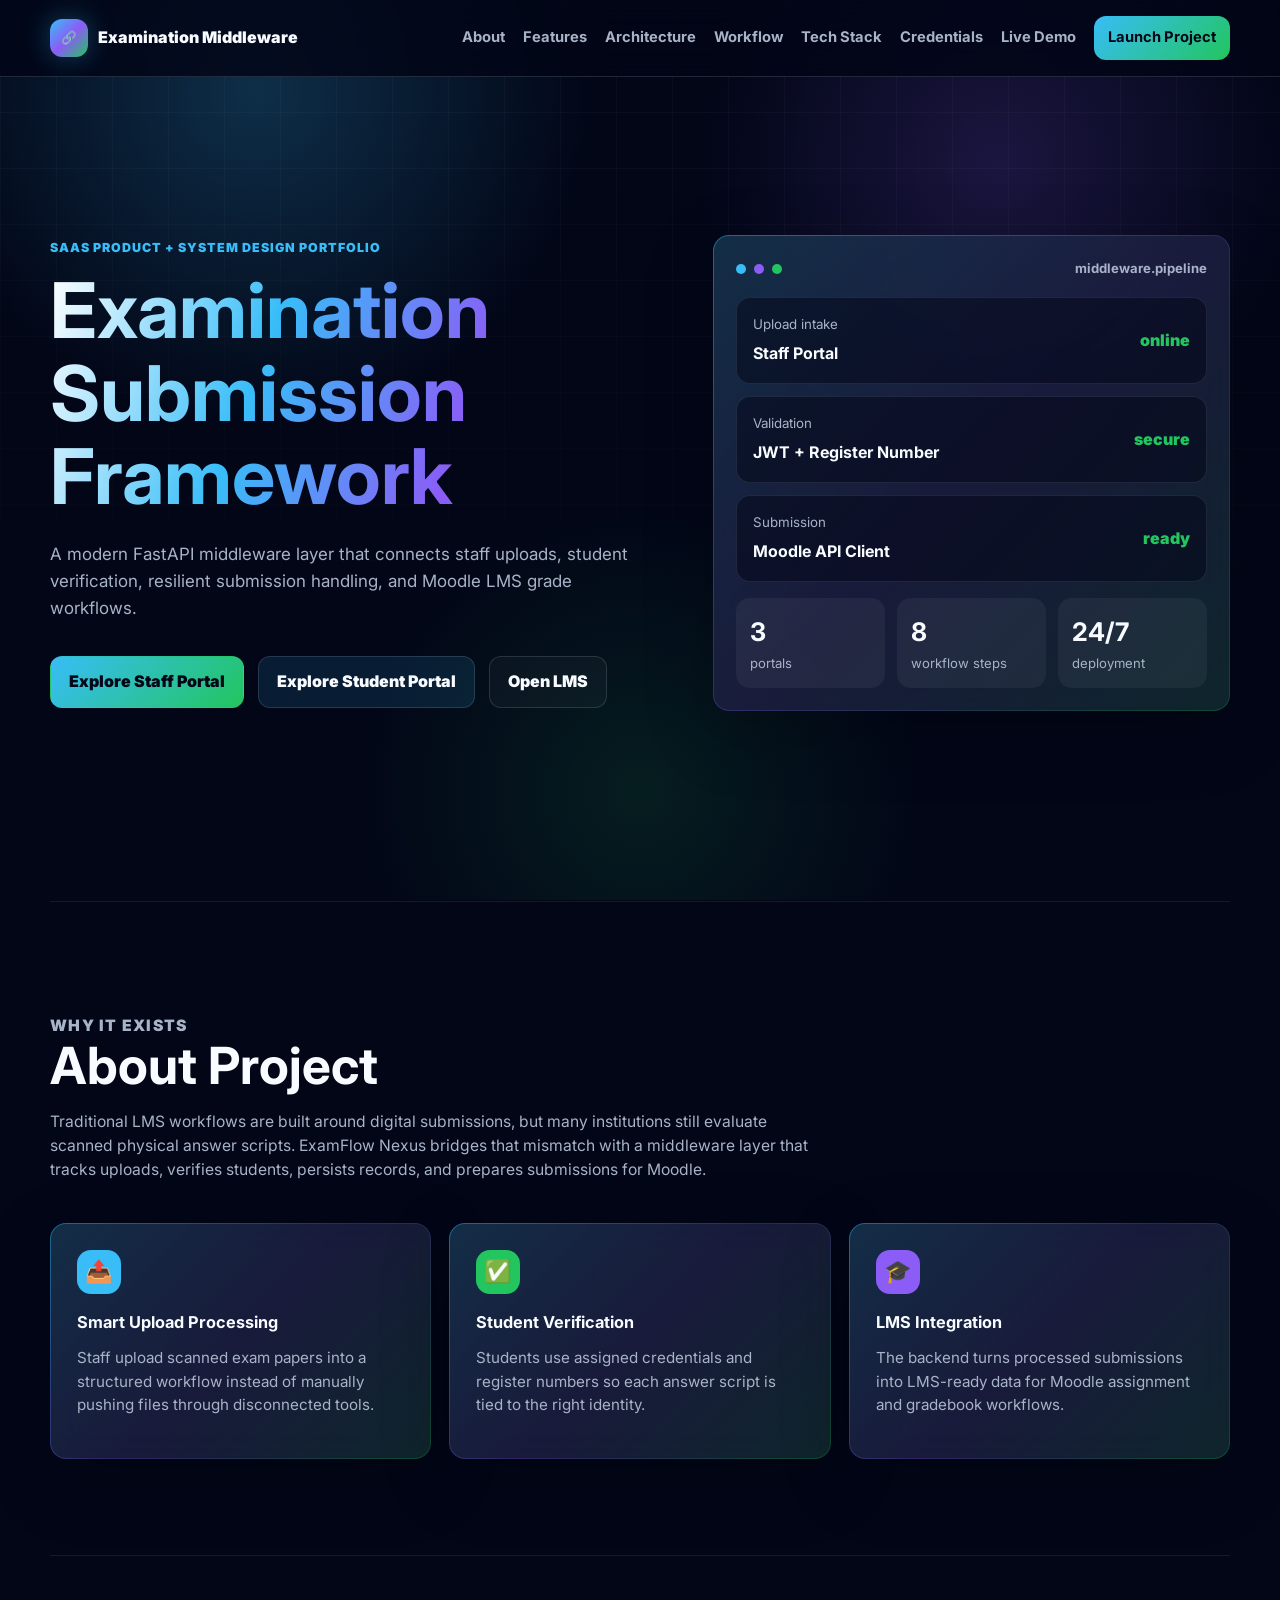
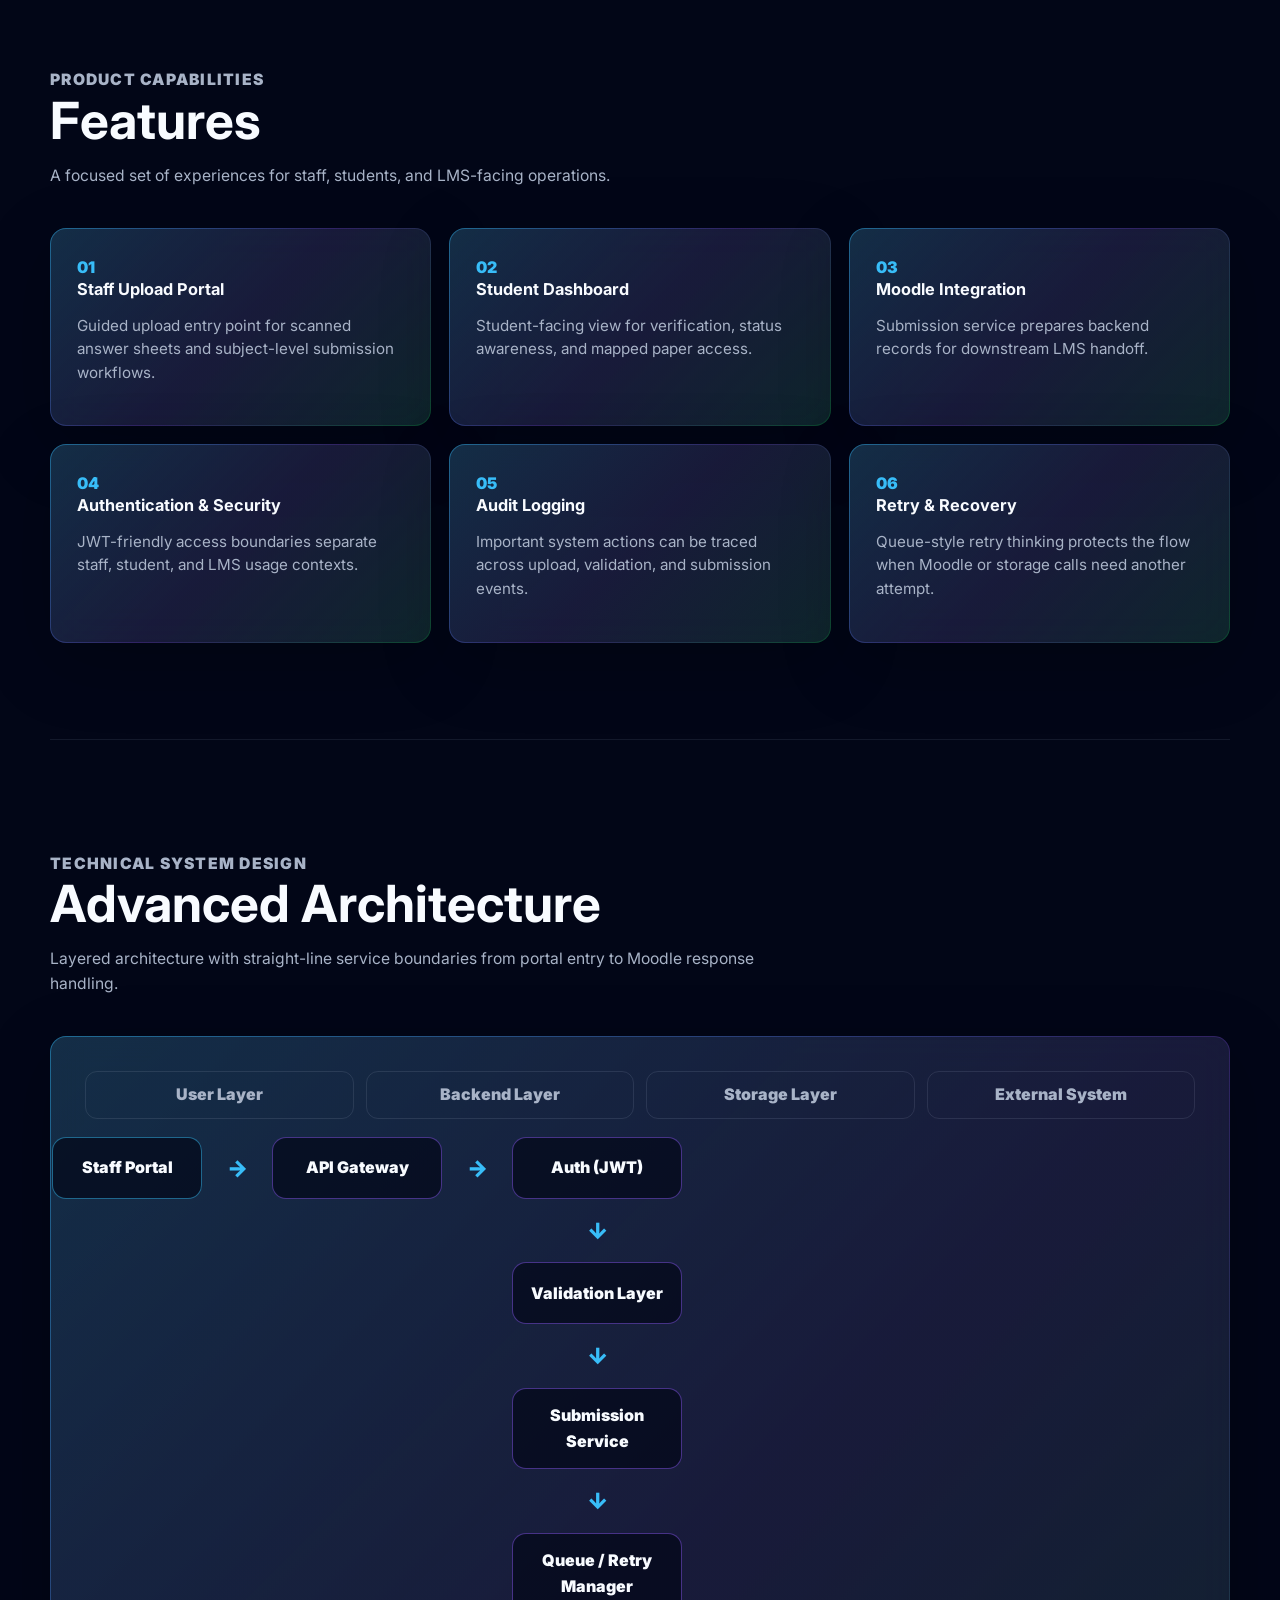
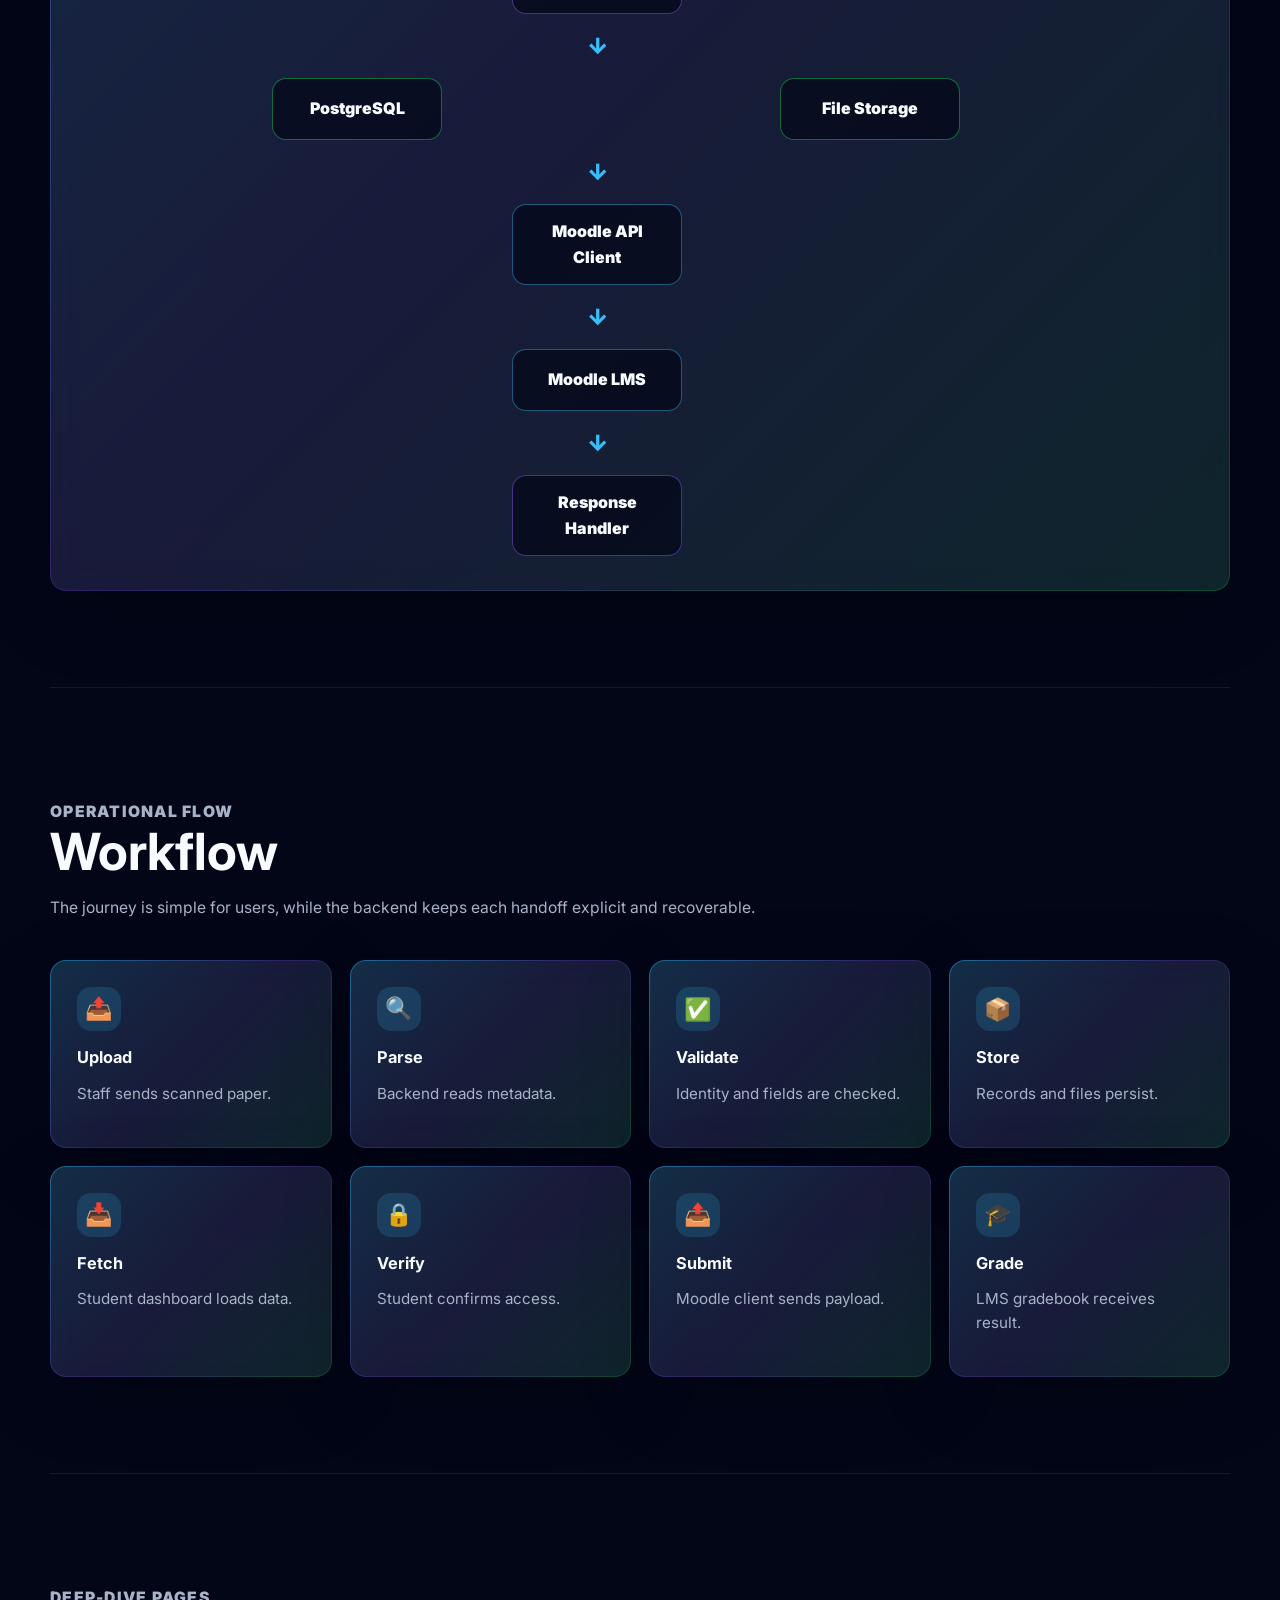
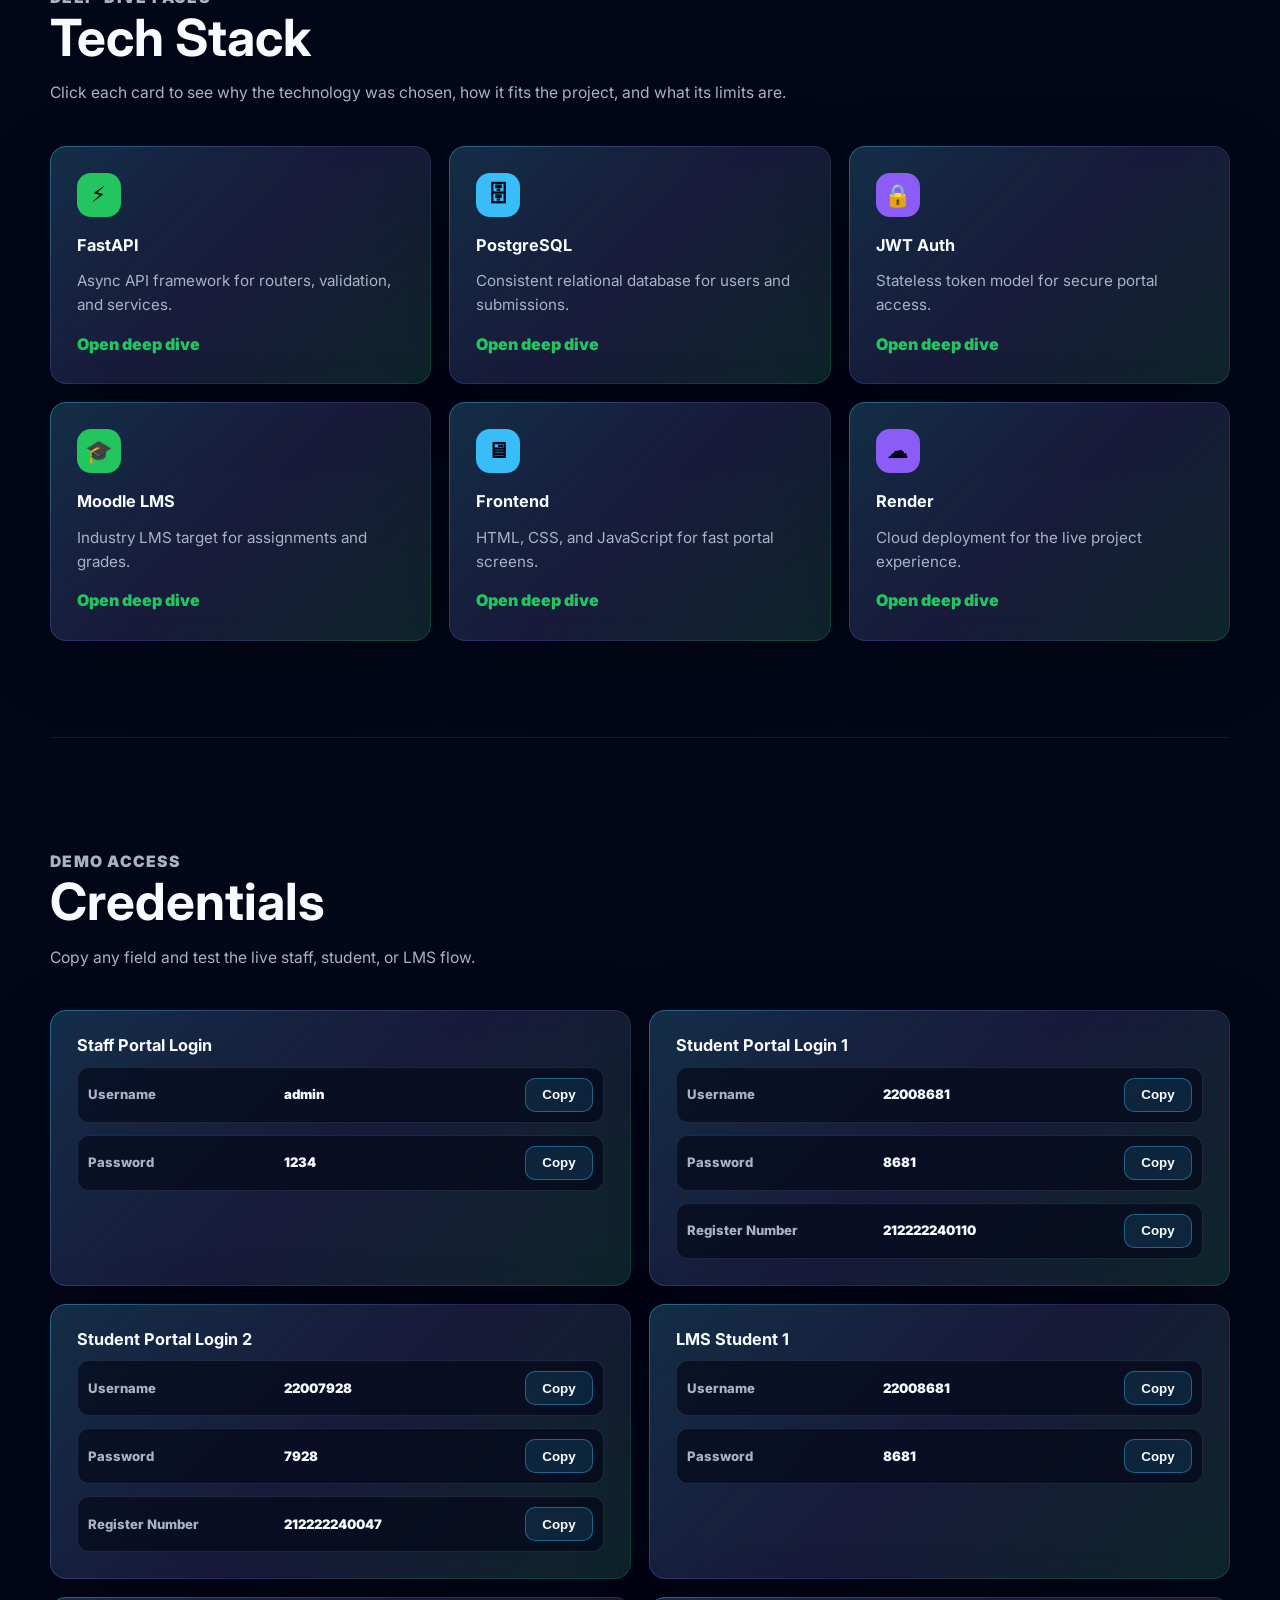
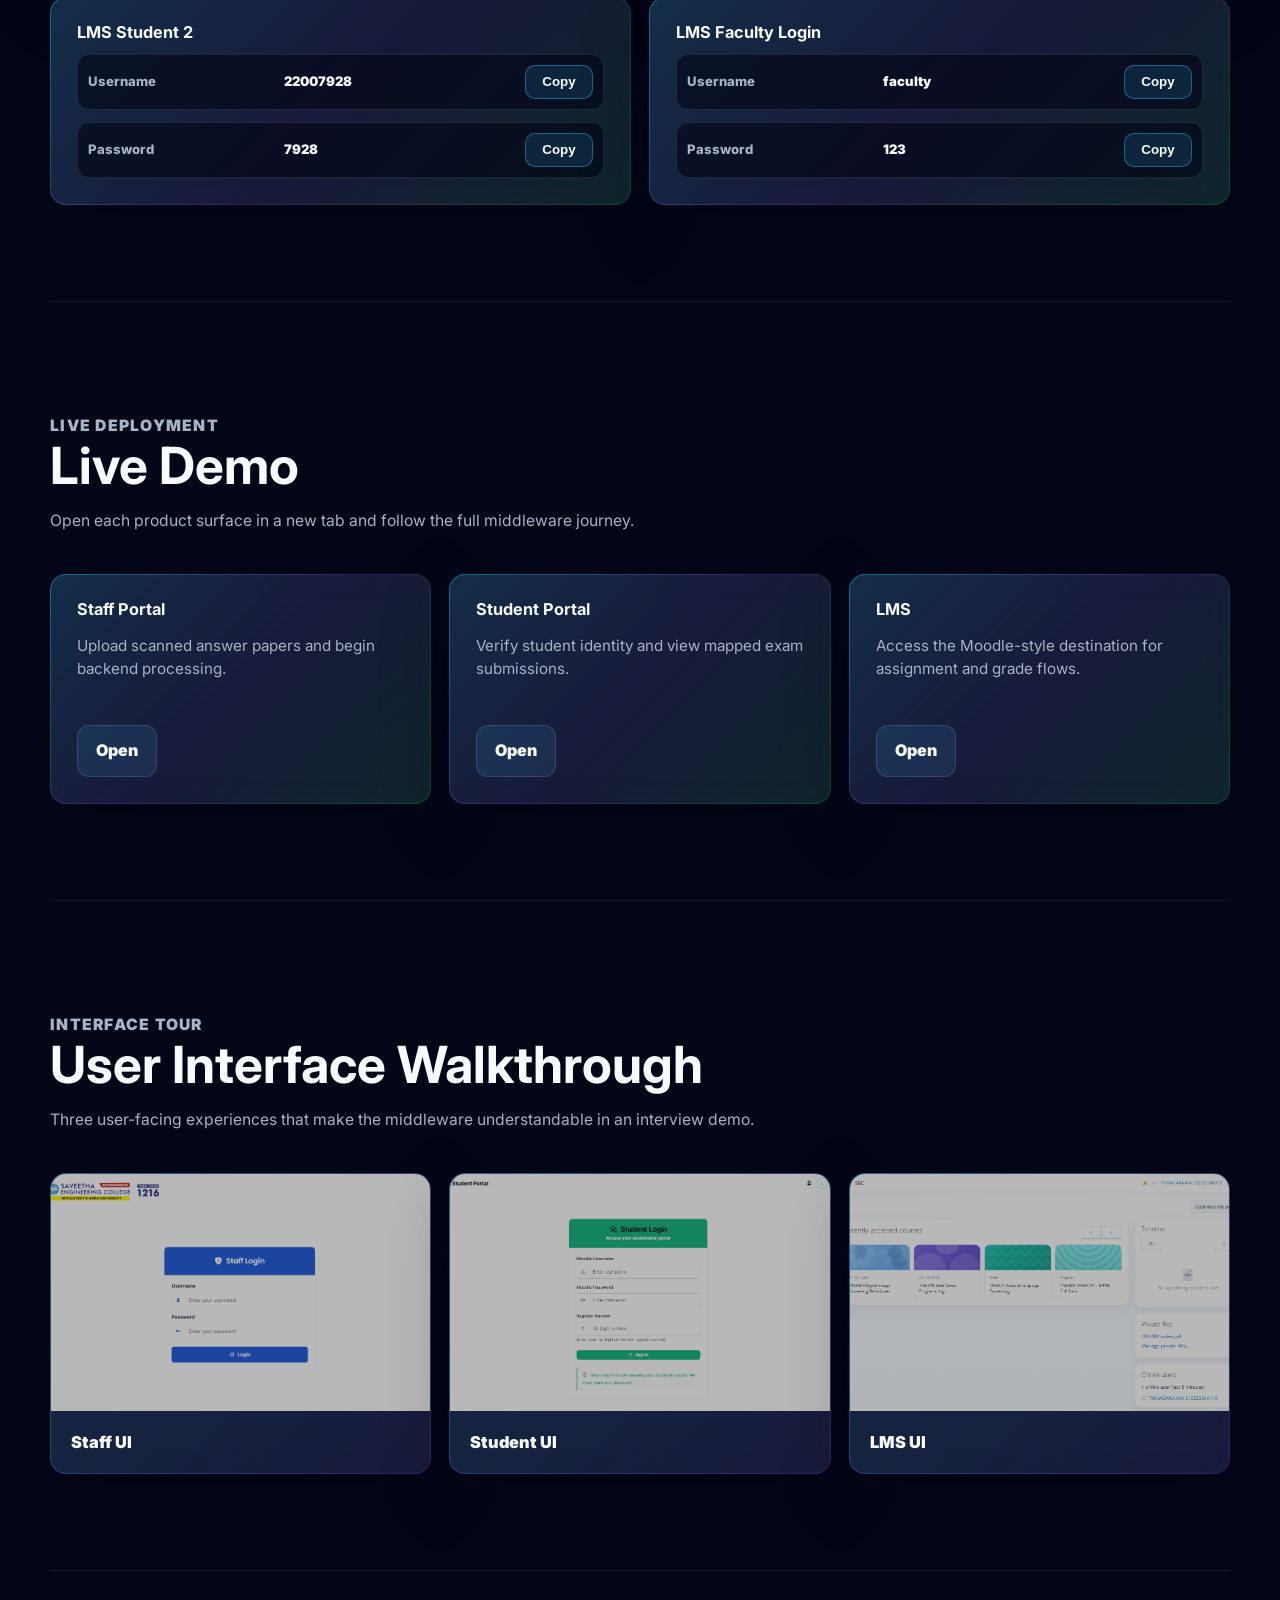
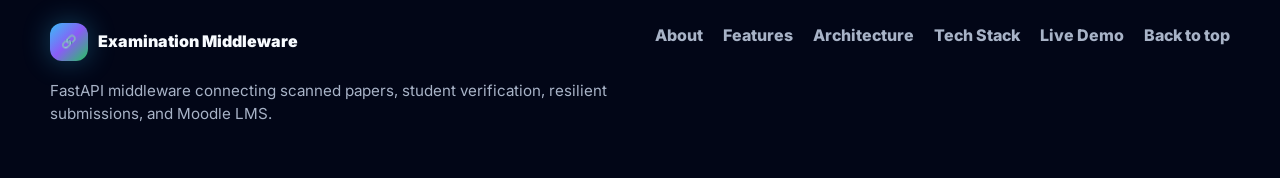
==== commit 6ca085bf: "added UI-images" ====
--- a/index.html
+++ b/index.html
@@ -11,11 +11,11 @@
   <link href="https://fonts.googleapis.com/css2?family=Inter:wght@400;500;600;700;800;900&display=swap" rel="stylesheet">
   <link rel="stylesheet" href="style.css">
 </head>
-<body id="top">
+<body id="top" class="home-page">
   <div class="ambient" aria-hidden="true"></div>
   <header class="site-header">
     <nav class="navbar" aria-label="Main navigation">
-      <a class="brand" href="index.html"><span class="brand-mark">EN</span><span>ExamFlow Nexus</span></a>
+      <a class="brand" href="index.html"><span class="brand-mark">&#128279;</span><span>Examination Middleware</span></a>
       <button class="menu-toggle" type="button" aria-expanded="false" aria-controls="nav-menu"><span></span><span></span><span></span><span class="sr-only">Open navigation</span></button>
       <div class="nav-menu" id="nav-menu">
         <a href="#about">About</a><a href="#features">Features</a><a href="#architecture">Architecture</a><a href="#workflow">Workflow</a><a href="#tech">Tech Stack</a><a href="#credentials">Credentials</a><a href="#demo">Live Demo</a>
@@ -28,7 +28,7 @@
     <section class="hero section">
       <div class="hero-content reveal">
         <p class="eyebrow">SaaS Product + System Design Portfolio</p>
-        <h1 class="gradient-title hero-title-compact">Examination Middleware System</h1>
+        <h1 class="gradient-title hero-title-compact">Examination Submission Framework</h1>
         <p class="hero-copy">A modern FastAPI middleware layer that connects staff uploads, student verification, resilient submission handling, and Moodle LMS grade workflows.</p>
         <div class="hero-actions">
           <a class="btn btn-primary" href="https://exam-app-6r6v.onrender.com/portal/staff" target="_blank" rel="noopener noreferrer">Explore Staff Portal</a>
@@ -52,9 +52,9 @@
     <section class="section divider" id="about">
       <div class="section-heading reveal"><p class="eyebrow">Why It Exists</p><h2>About Project</h2><p>Traditional LMS workflows are built around digital submissions, but many institutions still evaluate scanned physical answer scripts. ExamFlow Nexus bridges that mismatch with a middleware layer that tracks uploads, verifies students, persists records, and prepares submissions for Moodle.</p></div>
       <div class="card-grid three">
-        <article class="glass-card reveal"><span class="card-icon blue">UP</span><h3>Smart Upload Processing</h3><p>Staff upload scanned exam papers into a structured workflow instead of manually pushing files through disconnected tools.</p></article>
-        <article class="glass-card reveal"><span class="card-icon green">ID</span><h3>Student Verification</h3><p>Students use assigned credentials and register numbers so each answer script is tied to the right identity.</p></article>
-        <article class="glass-card reveal"><span class="card-icon purple">LM</span><h3>LMS Integration</h3><p>The backend turns processed submissions into LMS-ready data for Moodle assignment and gradebook workflows.</p></article>
+        <article class="glass-card reveal"><span class="card-icon blue">&#128228;</span><h3>Smart Upload Processing</h3><p>Staff upload scanned exam papers into a structured workflow instead of manually pushing files through disconnected tools.</p></article>
+        <article class="glass-card reveal"><span class="card-icon green">&#9989;</span><h3>Student Verification</h3><p>Students use assigned credentials and register numbers so each answer script is tied to the right identity.</p></article>
+        <article class="glass-card reveal"><span class="card-icon purple">&#127891;</span><h3>LMS Integration</h3><p>The backend turns processed submissions into LMS-ready data for Moodle assignment and gradebook workflows.</p></article>
       </div>
     </section>
 
@@ -90,38 +90,38 @@
     <section class="section divider" id="workflow">
       <div class="section-heading reveal"><p class="eyebrow">Operational Flow</p><h2>Workflow</h2><p>The journey is simple for users, while the backend keeps each handoff explicit and recoverable.</p></div>
       <div class="workflow-steps">
-        <article class="step-card reveal"><span>⬆</span><h3>Upload</h3><p>Staff sends scanned paper.</p></article>
-        <article class="step-card reveal"><span>⌕</span><h3>Parse</h3><p>Backend reads metadata.</p></article>
-        <article class="step-card reveal"><span>✓</span><h3>Validate</h3><p>Identity and fields are checked.</p></article>
-        <article class="step-card reveal"><span>DB</span><h3>Store</h3><p>Records and files persist.</p></article>
-        <article class="step-card reveal"><span>↧</span><h3>Fetch</h3><p>Student dashboard loads data.</p></article>
-        <article class="step-card reveal"><span>ID</span><h3>Verify</h3><p>Student confirms access.</p></article>
-        <article class="step-card reveal"><span>API</span><h3>Submit</h3><p>Moodle client sends payload.</p></article>
-        <article class="step-card reveal"><span>A+</span><h3>Grade</h3><p>LMS gradebook receives result.</p></article>
+        <article class="step-card reveal"><span>&#128228;</span><h3>Upload</h3><p>Staff sends scanned paper.</p></article>
+        <article class="step-card reveal"><span>&#128269;</span><h3>Parse</h3><p>Backend reads metadata.</p></article>
+        <article class="step-card reveal"><span>&#9989;</span><h3>Validate</h3><p>Identity and fields are checked.</p></article>
+        <article class="step-card reveal"><span>&#128230;</span><h3>Store</h3><p>Records and files persist.</p></article>
+        <article class="step-card reveal"><span>&#128229;</span><h3>Fetch</h3><p>Student dashboard loads data.</p></article>
+        <article class="step-card reveal"><span>&#128274;</span><h3>Verify</h3><p>Student confirms access.</p></article>
+        <article class="step-card reveal"><span>&#128228;</span><h3>Submit</h3><p>Moodle client sends payload.</p></article>
+        <article class="step-card reveal"><span>&#127891;</span><h3>Grade</h3><p>LMS gradebook receives result.</p></article>
       </div>
     </section>
 
     <section class="section divider" id="tech">
       <div class="section-heading reveal"><p class="eyebrow">Deep-Dive Pages</p><h2>Tech Stack</h2><p>Click each card to see why the technology was chosen, how it fits the project, and what its limits are.</p></div>
       <div class="card-grid tech-grid">
-        <a class="tech-card reveal" href="fastapi.html"><span class="tech-icon green">FA</span><h3>FastAPI</h3><p>Async API framework for routers, validation, and services.</p><em>Open deep dive</em></a>
-        <a class="tech-card reveal" href="postgresql.html"><span class="tech-icon blue">PG</span><h3>PostgreSQL</h3><p>Consistent relational database for users and submissions.</p><em>Open deep dive</em></a>
-        <a class="tech-card reveal" href="jwt.html"><span class="tech-icon purple">JW</span><h3>JWT Auth</h3><p>Stateless token model for secure portal access.</p><em>Open deep dive</em></a>
-        <a class="tech-card reveal" href="moodle.html"><span class="tech-icon green">ML</span><h3>Moodle LMS</h3><p>Industry LMS target for assignments and grades.</p><em>Open deep dive</em></a>
-        <a class="tech-card reveal" href="frontend.html"><span class="tech-icon blue">UI</span><h3>Frontend</h3><p>HTML, CSS, and JavaScript for fast portal screens.</p><em>Open deep dive</em></a>
-        <a class="tech-card reveal" href="render.html"><span class="tech-icon purple">RD</span><h3>Render</h3><p>Cloud deployment for the live project experience.</p><em>Open deep dive</em></a>
+        <a class="tech-card reveal" href="fastapi.html"><span class="tech-icon green">&#9889;</span><h3>FastAPI</h3><p>Async API framework for routers, validation, and services.</p><em>Open deep dive</em></a>
+        <a class="tech-card reveal" href="postgresql.html"><span class="tech-icon blue">&#128452;</span><h3>PostgreSQL</h3><p>Consistent relational database for users and submissions.</p><em>Open deep dive</em></a>
+        <a class="tech-card reveal" href="jwt.html"><span class="tech-icon purple">&#128274;</span><h3>JWT Auth</h3><p>Stateless token model for secure portal access.</p><em>Open deep dive</em></a>
+        <a class="tech-card reveal" href="moodle.html"><span class="tech-icon green">&#127891;</span><h3>Moodle LMS</h3><p>Industry LMS target for assignments and grades.</p><em>Open deep dive</em></a>
+        <a class="tech-card reveal" href="frontend.html"><span class="tech-icon blue">&#128421;</span><h3>Frontend</h3><p>HTML, CSS, and JavaScript for fast portal screens.</p><em>Open deep dive</em></a>
+        <a class="tech-card reveal" href="render.html"><span class="tech-icon purple">&#9729;</span><h3>Render</h3><p>Cloud deployment for the live project experience.</p><em>Open deep dive</em></a>
       </div>
     </section>
 
     <section class="section divider" id="credentials">
       <div class="section-heading reveal"><p class="eyebrow">Demo Access</p><h2>Credentials</h2><p>Copy any field and test the live staff, student, or LMS flow.</p></div>
       <div class="credential-grid">
-        <article class="credential-card reveal"><h3>Staff Portal Login</h3><div class="copy-row"><span>username</span><code>admin</code><button class="copy-btn" data-copy="admin">Copy</button></div><div class="copy-row"><span>passwd</span><code>1234</code><button class="copy-btn" data-copy="1234">Copy</button></div></article>
-        <article class="credential-card reveal"><h3>Student Portal Login 1</h3><div class="copy-row"><span>username</span><code>22008681</code><button class="copy-btn" data-copy="22008681">Copy</button></div><div class="copy-row"><span>passwd</span><code>8681</code><button class="copy-btn" data-copy="8681">Copy</button></div><div class="copy-row"><span>register number</span><code>212222240110</code><button class="copy-btn" data-copy="212222240110">Copy</button></div></article>
-        <article class="credential-card reveal"><h3>Student Portal Login 2</h3><div class="copy-row"><span>username</span><code>22007928</code><button class="copy-btn" data-copy="22007928">Copy</button></div><div class="copy-row"><span>passwd</span><code>7928</code><button class="copy-btn" data-copy="7928">Copy</button></div><div class="copy-row"><span>register number</span><code>212222240047</code><button class="copy-btn" data-copy="212222240047">Copy</button></div></article>
-        <article class="credential-card reveal"><h3>LMS Student 1</h3><div class="copy-row"><span>username</span><code>22008681</code><button class="copy-btn" data-copy="22008681">Copy</button></div><div class="copy-row"><span>passwd</span><code>8681</code><button class="copy-btn" data-copy="8681">Copy</button></div></article>
-        <article class="credential-card reveal"><h3>LMS Student 2</h3><div class="copy-row"><span>username</span><code>22007928</code><button class="copy-btn" data-copy="22007928">Copy</button></div><div class="copy-row"><span>passwd</span><code>7928</code><button class="copy-btn" data-copy="7928">Copy</button></div></article>
-        <article class="credential-card reveal"><h3>LMS Faculty Login</h3><div class="copy-row"><span>username</span><code>faculty</code><button class="copy-btn" data-copy="faculty">Copy</button></div><div class="copy-row"><span>passwd</span><code>123</code><button class="copy-btn" data-copy="123">Copy</button></div></article>
+        <article class="credential-card reveal"><h3>Staff Portal Login</h3><div class="copy-row"><span>username</span><code>admin</code><button class="copy-btn" data-copy="admin">Copy</button></div><div class="copy-row"><span>password</span><code>1234</code><button class="copy-btn" data-copy="1234">Copy</button></div></article>
+        <article class="credential-card reveal"><h3>Student Portal Login 1</h3><div class="copy-row"><span>username</span><code>22008681</code><button class="copy-btn" data-copy="22008681">Copy</button></div><div class="copy-row"><span>password</span><code>8681</code><button class="copy-btn" data-copy="8681">Copy</button></div><div class="copy-row"><span>register number</span><code>212222240110</code><button class="copy-btn" data-copy="212222240110">Copy</button></div></article>
+        <article class="credential-card reveal"><h3>Student Portal Login 2</h3><div class="copy-row"><span>username</span><code>22007928</code><button class="copy-btn" data-copy="22007928">Copy</button></div><div class="copy-row"><span>password</span><code>7928</code><button class="copy-btn" data-copy="7928">Copy</button></div><div class="copy-row"><span>register number</span><code>212222240047</code><button class="copy-btn" data-copy="212222240047">Copy</button></div></article>
+        <article class="credential-card reveal"><h3>LMS Student 1</h3><div class="copy-row"><span>username</span><code>22008681</code><button class="copy-btn" data-copy="22008681">Copy</button></div><div class="copy-row"><span>password</span><code>8681</code><button class="copy-btn" data-copy="8681">Copy</button></div></article>
+        <article class="credential-card reveal"><h3>LMS Student 2</h3><div class="copy-row"><span>username</span><code>22007928</code><button class="copy-btn" data-copy="22007928">Copy</button></div><div class="copy-row"><span>password</span><code>7928</code><button class="copy-btn" data-copy="7928">Copy</button></div></article>
+        <article class="credential-card reveal"><h3>LMS Faculty Login</h3><div class="copy-row"><span>username</span><code>faculty</code><button class="copy-btn" data-copy="faculty">Copy</button></div><div class="copy-row"><span>password</span><code>123</code><button class="copy-btn" data-copy="123">Copy</button></div></article>
       </div>
     </section>
 
@@ -137,15 +137,15 @@
     <section class="section divider" id="screenshots">
       <div class="section-heading reveal"><p class="eyebrow">Interface Tour</p><h2>User Interface Walkthrough</h2><p>Three user-facing experiences that make the middleware understandable in an interview demo.</p></div>
       <div class="screenshot-grid">
-        <figure class="screenshot-card reveal"><img src="https://images.unsplash.com/photo-1497366754035-f200968a6e72?auto=format&fit=crop&w=900&q=80" alt="Staff workspace preview placeholder"><figcaption>Staff UI</figcaption></figure>
-        <figure class="screenshot-card reveal"><img src="https://images.unsplash.com/photo-1516321318423-f06f85e504b3?auto=format&fit=crop&w=900&q=80" alt="Student dashboard preview placeholder"><figcaption>Student UI</figcaption></figure>
-        <figure class="screenshot-card reveal"><img src="https://images.unsplash.com/photo-1551288049-bebda4e38f71?auto=format&fit=crop&w=900&q=80" alt="Learning dashboard preview placeholder"><figcaption>LMS UI</figcaption></figure>
+        <figure class="screenshot-card reveal"><img src="Staff-login.png" alt="Staff workspace preview placeholder"><figcaption>Staff UI</figcaption></figure>
+        <figure class="screenshot-card reveal"><img src="Student-login.png" alt="Student dashboard preview placeholder"><figcaption>Student UI</figcaption></figure>
+        <figure class="screenshot-card reveal"><img src="lms-login.png" alt="Learning dashboard preview placeholder"><figcaption>LMS UI</figcaption></figure>
       </div>
     </section>
   </main>
 
   <footer class="footer">
-    <div><a class="brand" href="#top"><span class="brand-mark">EN</span><span>ExamFlow Nexus</span></a><p>FastAPI middleware connecting scanned papers, student verification, resilient submissions, and Moodle LMS.</p></div>
+    <div><a class="brand" href="#top"><span class="brand-mark">&#128279;</span><span>Examination Middleware</span></a><p>FastAPI middleware connecting scanned papers, student verification, resilient submissions, and Moodle LMS.</p></div>
     <div class="footer-links"><a href="#about">About</a><a href="#features">Features</a><a href="#architecture">Architecture</a><a href="#tech">Tech Stack</a><a href="#demo">Live Demo</a><a href="#top">Back to top</a></div>
   </footer>
 
--- a/style.css
+++ b/style.css
@@ -8,6 +8,7 @@
   --blue: #38bdf8;
   --purple: #8b5cf6;
   --green: #22c55e;
+  --orange: #f97316;
   --radius: 16px;
   --max: 1180px;
 }
@@ -164,6 +165,38 @@
 
 .section-heading { max-width: 820px; margin-bottom: 40px; }
 .section-heading p { margin: 16px 0 0; }
+.home-page .section-heading {
+  max-width: 760px;
+}
+.home-page .section-heading h2 {
+  font-size: clamp(1.8rem, 4vw, 3.2rem);
+}
+.home-page .section-heading p {
+  font-size: 0.98rem;
+  line-height: 1.55;
+}
+.home-page .glass-card h3,
+.home-page .tech-card h3,
+.home-page .credential-card h3,
+.home-page .demo-card h3,
+.home-page .step-card h3,
+.home-page .screenshot-card figcaption {
+  font-size: 1.02rem;
+}
+.home-page .glass-card p,
+.home-page .tech-card p,
+.home-page .demo-card p,
+.home-page .step-card p,
+.home-page .credential-card p,
+.home-page .footer p {
+  font-size: 0.95rem;
+  line-height: 1.55;
+}
+.home-page .copy-row span,
+.home-page .copy-row code,
+.home-page .hero-stats span {
+  font-size: 0.82rem;
+}
 .card-grid { display: grid; grid-template-columns: repeat(3, minmax(0, 1fr)); gap: 18px; }
 .features-grid, .tech-grid { grid-template-columns: repeat(3, minmax(0, 1fr)); }
 .glass-card, .tech-card, .credential-card, .demo-card, .step-card, .tech-panel { padding: 26px; transition: transform 220ms ease, box-shadow 220ms ease; }
@@ -182,7 +215,7 @@
   border-radius: 14px;
   color: #020617;
   font-weight: 900;
-  font-size: 0.82rem;
+  font-size: 1.38rem;
 }
 .blue { background: var(--blue); }
 .purple { background: var(--purple); }
@@ -263,6 +296,7 @@
   background: rgba(56, 189, 248, 0.16);
   color: var(--blue);
   font-weight: 900;
+  font-size: 1.38rem;
 }
 .credential-grid { display: grid; grid-template-columns: repeat(2, minmax(0, 1fr)); gap: 18px; }
 .copy-row {
@@ -310,9 +344,43 @@
   margin: 0 auto;
   padding: 94px 0 54px;
 }
+.tech-page-hero h1 {
+  font-size: clamp(2.2rem, 5.4vw, 4.4rem);
+}
 .back-link { color: var(--blue); font-weight: 900; }
 .tech-page-grid { width: min(var(--max), calc(100% - 32px)); margin: 0 auto; display: grid; gap: 18px; }
-.tech-panel h2 { font-size: clamp(1.45rem, 3vw, 2.2rem); }
+.fastapi-page {
+  overflow-x: hidden;
+}
+.fastapi-page .tech-page-hero,
+.fastapi-page .tech-page-grid {
+  width: min(var(--max), calc(100% - 32px));
+  margin-left: auto;
+  margin-right: auto;
+}
+.fastapi-page .tech-page-grid {
+  justify-items: center;
+}
+.fastapi-page .tech-panel {
+  width: 100%;
+  max-width: 100%;
+  min-width: 0;
+}
+.fastapi-page .backend-architecture,
+.fastapi-page .code-showcase,
+.fastapi-page .snippet,
+.fastapi-page .showcase-flow {
+  max-width: 100%;
+  margin-left: auto;
+  margin-right: auto;
+}
+.fastapi-page .code-showcase,
+.fastapi-page .snippet,
+.fastapi-page .snippet-code,
+.fastapi-page .snippet-code code {
+  min-width: 0;
+}
+.tech-panel h2 { font-size: clamp(1.22rem, 2.35vw, 1.78rem); }
 .tech-panel h2 + p, .tech-panel h3 + p { margin-top: 12px; }
 .mini-diagram {
   display: flex;
@@ -332,6 +400,270 @@
   font-weight: 900;
 }
 .mini-arrow { color: var(--blue); font-weight: 900; }
+.frontend-system-wrap {
+  display: grid;
+  grid-template-columns: repeat(7, minmax(0, 1fr));
+  grid-template-rows: auto auto 30px auto 30px auto 30px auto 30px auto;
+  gap: 14px;
+  margin-top: 20px;
+  padding: 24px;
+  border: 1px solid rgba(56, 189, 248, 0.22);
+  border-radius: var(--radius);
+  background:
+    linear-gradient(135deg, rgba(56, 189, 248, 0.09), rgba(139, 92, 246, 0.08)),
+    rgba(2, 6, 23, 0.5);
+  overflow-x: auto;
+}
+.frontend-lane-label {
+  display: grid;
+  place-items: center;
+  min-height: 36px;
+  padding: 8px 12px;
+  border: 1px solid rgba(139, 92, 246, 0.28);
+  border-radius: 12px;
+  background: rgba(139, 92, 246, 0.1);
+  color: #ddd6fe;
+  font-size: 0.78rem;
+  font-weight: 900;
+  text-align: center;
+  text-transform: uppercase;
+  letter-spacing: 0.04em;
+}
+.frontend-lane-label:nth-of-type(1) { grid-column: 1 / 3; grid-row: 1; }
+.frontend-lane-label:nth-of-type(2) { grid-column: 3 / 6; grid-row: 1; }
+.frontend-lane-label:nth-of-type(3) { grid-column: 6 / 8; grid-row: 1; }
+.frontend-box {
+  display: grid;
+  place-items: center;
+  min-height: 64px;
+  padding: 14px;
+  border: 1px solid rgba(56, 189, 248, 0.36);
+  border-radius: 14px;
+  background: rgba(2, 6, 23, 0.82);
+  box-shadow: inset 0 0 0 1px rgba(255,255,255,0.03), 0 0 20px rgba(56, 189, 248, 0.08);
+  text-align: center;
+  font-weight: 900;
+}
+.staff-ui-box,
+.student-ui-box,
+.event-box-main,
+.state-box-main {
+  border-color: rgba(139, 92, 246, 0.48);
+  box-shadow: inset 0 0 0 1px rgba(255,255,255,0.03), 0 0 22px rgba(139, 92, 246, 0.08);
+}
+.frontend-arrow {
+  display: grid;
+  place-items: center;
+  color: var(--blue);
+  font-size: 1.28rem;
+  font-weight: 900;
+}
+.frontend-down {
+  color: var(--purple);
+  font-size: 1.06rem;
+}
+.staff-ui-box { grid-column: 1; grid-row: 2; }
+.student-ui-box { grid-column: 2; grid-row: 2; }
+.portal-merge-arrow { grid-column: 3; grid-row: 2; }
+.ui-box-main { grid-column: 4; grid-row: 2; }
+.ui-event-arrow { grid-column: 5; grid-row: 2; }
+.event-box-main { grid-column: 6; grid-row: 2; }
+.event-api-arrow { grid-column: 7; grid-row: 2; }
+.api-box-main { grid-column: 6 / 8; grid-row: 4; }
+.down-backend { grid-column: 6 / 8; grid-row: 3; }
+.backend-box-ui { grid-column: 6 / 8; grid-row: 6; }
+.down-json { grid-column: 6 / 8; grid-row: 5; }
+.json-box-main { grid-column: 6 / 8; grid-row: 8; }
+.down-state { grid-column: 6 / 8; grid-row: 7; }
+.state-box-main { grid-column: 4 / 6; grid-row: 8; }
+.down-render { grid-column: 4 / 6; grid-row: 9; }
+.render-box-main { grid-column: 4 / 6; grid-row: 10; }
+.deployment-system-wrap {
+  display: grid;
+  grid-template-columns: repeat(7, minmax(0, 1fr));
+  grid-template-rows: auto auto 30px auto 30px auto;
+  gap: 14px;
+  margin-top: 20px;
+  padding: 24px;
+  border: 1px solid rgba(148, 163, 184, 0.2);
+  border-radius: var(--radius);
+  background:
+    linear-gradient(180deg, rgba(148, 163, 184, 0.06), rgba(56, 189, 248, 0.06)),
+    rgba(2, 6, 23, 0.5);
+  overflow-x: auto;
+}
+.deployment-zone-label {
+  display: grid;
+  place-items: center;
+  min-height: 36px;
+  padding: 8px 12px;
+  border: 1px solid rgba(148, 163, 184, 0.24);
+  border-radius: 12px;
+  background: rgba(148, 163, 184, 0.08);
+  color: #dbeafe;
+  font-size: 0.78rem;
+  font-weight: 900;
+  text-align: center;
+  text-transform: uppercase;
+  letter-spacing: 0.04em;
+}
+.deployment-zone-label:nth-of-type(1) { grid-column: 1 / 4; grid-row: 1; }
+.deployment-zone-label:nth-of-type(2) { grid-column: 4 / 6; grid-row: 1; }
+.deployment-zone-label:nth-of-type(3) { grid-column: 6 / 8; grid-row: 1; }
+.deployment-box {
+  display: grid;
+  place-items: center;
+  min-height: 64px;
+  padding: 14px;
+  border: 1px solid rgba(148, 163, 184, 0.28);
+  border-radius: 14px;
+  background: rgba(2, 6, 23, 0.82);
+  box-shadow: inset 0 0 0 1px rgba(255,255,255,0.03), 0 0 18px rgba(56, 189, 248, 0.06);
+  text-align: center;
+  font-weight: 900;
+}
+.build-box-main,
+.service-box-main,
+.render-edge-box {
+  border-color: rgba(56, 189, 248, 0.4);
+  box-shadow: inset 0 0 0 1px rgba(255,255,255,0.03), 0 0 20px rgba(56, 189, 248, 0.08);
+}
+.deployment-arrow {
+  display: grid;
+  place-items: center;
+  color: var(--blue);
+  font-size: 1.24rem;
+  font-weight: 900;
+}
+.deployment-down {
+  color: #cbd5e1;
+  font-size: 1.04rem;
+}
+.repo-box-main { grid-column: 1; grid-row: 2; }
+.deploy-arrow-1 { grid-column: 2; grid-row: 2; }
+.build-box-main { grid-column: 3; grid-row: 2; }
+.deploy-arrow-2 { grid-column: 4; grid-row: 2; }
+.service-box-main { grid-column: 5; grid-row: 2; }
+.down-db { grid-column: 5; grid-row: 3; }
+.database-box-main { grid-column: 5; grid-row: 4; }
+.down-url { grid-column: 5; grid-row: 5; }
+.public-url-box-main { grid-column: 5; grid-row: 6; }
+.user-request-box { grid-column: 1; grid-row: 6; }
+.request-arrow-1 { grid-column: 2; grid-row: 6; }
+.render-edge-box { grid-column: 3; grid-row: 6; }
+.request-arrow-2 { grid-column: 4; grid-row: 6; }
+.response-box-main { grid-column: 6 / 8; grid-row: 6; }
+.moodle-system-wrap {
+  display: grid;
+  grid-template-columns: repeat(6, minmax(0, 1fr));
+  grid-template-rows: auto auto 30px auto 30px auto 30px auto 30px auto;
+  gap: 14px;
+  margin-top: 20px;
+  padding: 24px;
+  border: 1px solid rgba(249, 115, 22, 0.2);
+  border-radius: var(--radius);
+  background:
+    linear-gradient(90deg, rgba(34, 197, 94, 0.08) 0%, rgba(34, 197, 94, 0.08) 66.5%, rgba(249, 115, 22, 0.08) 66.5%, rgba(249, 115, 22, 0.08) 100%),
+    rgba(2, 6, 23, 0.5);
+  overflow-x: auto;
+}
+.system-zone-label {
+  display: grid;
+  place-items: center;
+  min-height: 38px;
+  padding: 8px 12px;
+  border: 1px solid rgba(34, 197, 94, 0.3);
+  border-radius: 12px;
+  background: rgba(34, 197, 94, 0.1);
+  color: #bbf7d0;
+  font-size: 0.8rem;
+  font-weight: 900;
+  letter-spacing: 0.04em;
+  text-transform: uppercase;
+}
+.system-zone-label:first-of-type { grid-column: 1 / 5; grid-row: 1; }
+.system-zone-label.external {
+  grid-column: 5 / 7;
+  grid-row: 1;
+  border-color: rgba(249, 115, 22, 0.34);
+  background: rgba(249, 115, 22, 0.12);
+  color: #fed7aa;
+}
+.system-box {
+  display: grid;
+  place-items: center;
+  min-height: 68px;
+  padding: 14px;
+  border-radius: 14px;
+  background: rgba(2, 6, 23, 0.82);
+  text-align: center;
+  font-weight: 900;
+  box-shadow: inset 0 0 0 1px rgba(255,255,255,0.03);
+}
+.system-box.accent-green {
+  border: 1px solid rgba(34, 197, 94, 0.56);
+  box-shadow: inset 0 0 0 1px rgba(255,255,255,0.03), 0 0 24px rgba(34, 197, 94, 0.08);
+}
+.system-box.accent-orange {
+  border: 1px solid rgba(249, 115, 22, 0.6);
+  box-shadow: inset 0 0 0 1px rgba(255,255,255,0.03), 0 0 24px rgba(249, 115, 22, 0.09);
+}
+.system-arrow {
+  display: grid;
+  place-items: center;
+  color: var(--orange);
+  font-size: 1.28rem;
+  font-weight: 900;
+}
+.system-down {
+  color: var(--green);
+  font-size: 1.1rem;
+}
+.backend-box-main { grid-column: 1; grid-row: 2; }
+.flow-1 { grid-column: 2; grid-row: 2; }
+.api-client-box { grid-column: 3; grid-row: 2; }
+.flow-2 { grid-column: 4; grid-row: 2; }
+.auth-token-box { grid-column: 5 / 7; grid-row: 2; }
+.down-1 { grid-column: 5 / 7; grid-row: 3; }
+.assignment-map-box { grid-column: 5 / 7; grid-row: 4; }
+.down-2 { grid-column: 5 / 7; grid-row: 5; }
+.upload-box { grid-column: 5 / 7; grid-row: 6; }
+.down-3 { grid-column: 5 / 7; grid-row: 7; }
+.submission-api-box { grid-column: 5 / 7; grid-row: 8; }
+.down-4 { grid-column: 5 / 7; grid-row: 9; }
+.gradebook-box { grid-column: 5 / 7; grid-row: 10; }
+.queue-box-main { grid-column: 1; grid-row: 8; }
+.queue-flow-1 { grid-column: 2; grid-row: 8; }
+.retry-box-main { grid-column: 3; grid-row: 8; }
+.queue-flow-2 { grid-column: 4; grid-row: 8; }
+.queue-api-box { grid-column: 1 / 4; grid-row: 10; }
+.api-link-tag,
+.retry-link-tag {
+  display: inline-grid;
+  place-items: center;
+  min-height: 34px;
+  padding: 8px 12px;
+  border-radius: 999px;
+  font-size: 0.74rem;
+  font-weight: 900;
+  text-align: center;
+}
+.api-link-tag {
+  grid-column: 1 / 4;
+  grid-row: 4;
+  justify-self: center;
+  border: 1px solid rgba(249, 115, 22, 0.28);
+  background: rgba(249, 115, 22, 0.12);
+  color: #fdba74;
+}
+.retry-link-tag {
+  grid-column: 1 / 5;
+  grid-row: 9;
+  justify-self: center;
+  border: 1px solid rgba(34, 197, 94, 0.28);
+  background: rgba(34, 197, 94, 0.12);
+  color: #86efac;
+}
 .backend-architecture {
   display: grid;
   grid-template-columns: 138px 38px 138px 38px 138px 38px 138px;
@@ -532,6 +864,75 @@
   background: rgba(2, 6, 23, 0.74);
   color: #d9f7ff;
 }
+.showcase-flow {
+  display: flex;
+  flex-wrap: wrap;
+  align-items: center;
+  gap: 10px;
+  margin-top: 18px;
+}
+.showcase-flow span {
+  min-height: 38px;
+  padding: 8px 12px;
+  border: 1px solid rgba(56, 189, 248, 0.22);
+  border-radius: 12px;
+  background: rgba(56, 189, 248, 0.08);
+  color: #dbeafe;
+  font-weight: 900;
+}
+.code-showcase {
+  margin-top: 16px;
+  border: 1px solid rgba(148, 163, 184, 0.16);
+  border-radius: 16px;
+  overflow: hidden;
+  background: rgba(2, 6, 23, 0.88);
+  box-shadow: inset 0 0 0 1px rgba(255,255,255,0.02);
+}
+.code-showcase-top {
+  display: flex;
+  align-items: center;
+  justify-content: space-between;
+  gap: 12px;
+  padding: 12px 14px;
+  border-bottom: 1px solid rgba(148, 163, 184, 0.14);
+  background: linear-gradient(90deg, rgba(15, 23, 42, 0.98), rgba(30, 41, 59, 0.9));
+  color: #cbd5e1;
+  font-size: 0.86rem;
+  font-weight: 900;
+}
+.snippet-code {
+  margin: 0;
+  border: 0;
+  border-radius: 0;
+  background:
+    radial-gradient(circle at top right, rgba(56, 189, 248, 0.08), transparent 28%),
+    rgba(2, 6, 23, 0.96);
+}
+.snippet-code code {
+  display: block;
+  font-family: "SFMono-Regular", Consolas, "Liberation Mono", Menlo, monospace;
+  font-size: 0.92rem;
+  line-height: 1.7;
+  white-space: pre;
+}
+.snippet-explainer {
+  margin-top: 14px;
+  padding: 16px 18px;
+  border: 1px solid rgba(148, 163, 184, 0.14);
+  border-radius: 14px;
+  background: rgba(255, 255, 255, 0.03);
+}
+.snippet-explainer p {
+  margin: 0;
+  color: var(--muted);
+}
+.snippet-explainer p + p { margin-top: 10px; }
+.tok-decorator { color: #f472b6; }
+.tok-keyword { color: #7dd3fc; }
+.tok-function { color: #93c5fd; }
+.tok-type { color: #c4b5fd; }
+.tok-string { color: #86efac; }
+.tok-constant { color: #f9a8d4; }
 .comparison { display: grid; grid-template-columns: repeat(2, minmax(0, 1fr)); gap: 18px; }
 .footer {
   width: min(var(--max), calc(100% - 32px));
@@ -645,12 +1046,36 @@
   .jwt-architecture > * { grid-column: 1 !important; grid-row: auto !important; }
   .jwt-box { width: 100%; min-height: 58px; }
   .jwt-architecture .jwt-arrow:not([class*="drop"]) { transform: rotate(90deg); }
+  .moodle-system-wrap {
+    grid-template-columns: 1fr;
+    grid-template-rows: none;
+    overflow-x: visible;
+    background: rgba(2, 6, 23, 0.5);
+  }
+  .moodle-system-wrap > * { grid-column: 1 !important; grid-row: auto !important; }
+  .system-arrow:not(.system-down) { transform: rotate(90deg); }
+  .frontend-system-wrap {
+    grid-template-columns: 1fr;
+    grid-template-rows: none;
+    overflow-x: visible;
+  }
+  .frontend-system-wrap > * { grid-column: 1 !important; grid-row: auto !important; }
+  .frontend-arrow:not(.frontend-down) { transform: rotate(90deg); }
+  .deployment-system-wrap {
+    grid-template-columns: 1fr;
+    grid-template-rows: none;
+    overflow-x: visible;
+  }
+  .deployment-system-wrap > * { grid-column: 1 !important; grid-row: auto !important; }
+  .deployment-arrow:not(.deployment-down) { transform: rotate(90deg); }
   .copy-row { grid-template-columns: 1fr auto; }
   .copy-row span { grid-column: 1 / -1; }
 }
 
 @media (max-width: 430px) {
   .navbar, .section, .footer, .tech-page-hero, .tech-page-grid { width: min(var(--max), calc(100% - 24px)); }
+  .fastapi-page .tech-page-hero,
+  .fastapi-page .tech-page-grid { width: min(var(--max), calc(100% - 24px)); }
   h1 { font-size: clamp(2.35rem, 14vw, 3.2rem); }
   .copy-row { grid-template-columns: 1fr; }
   .copy-btn { width: 100%; }
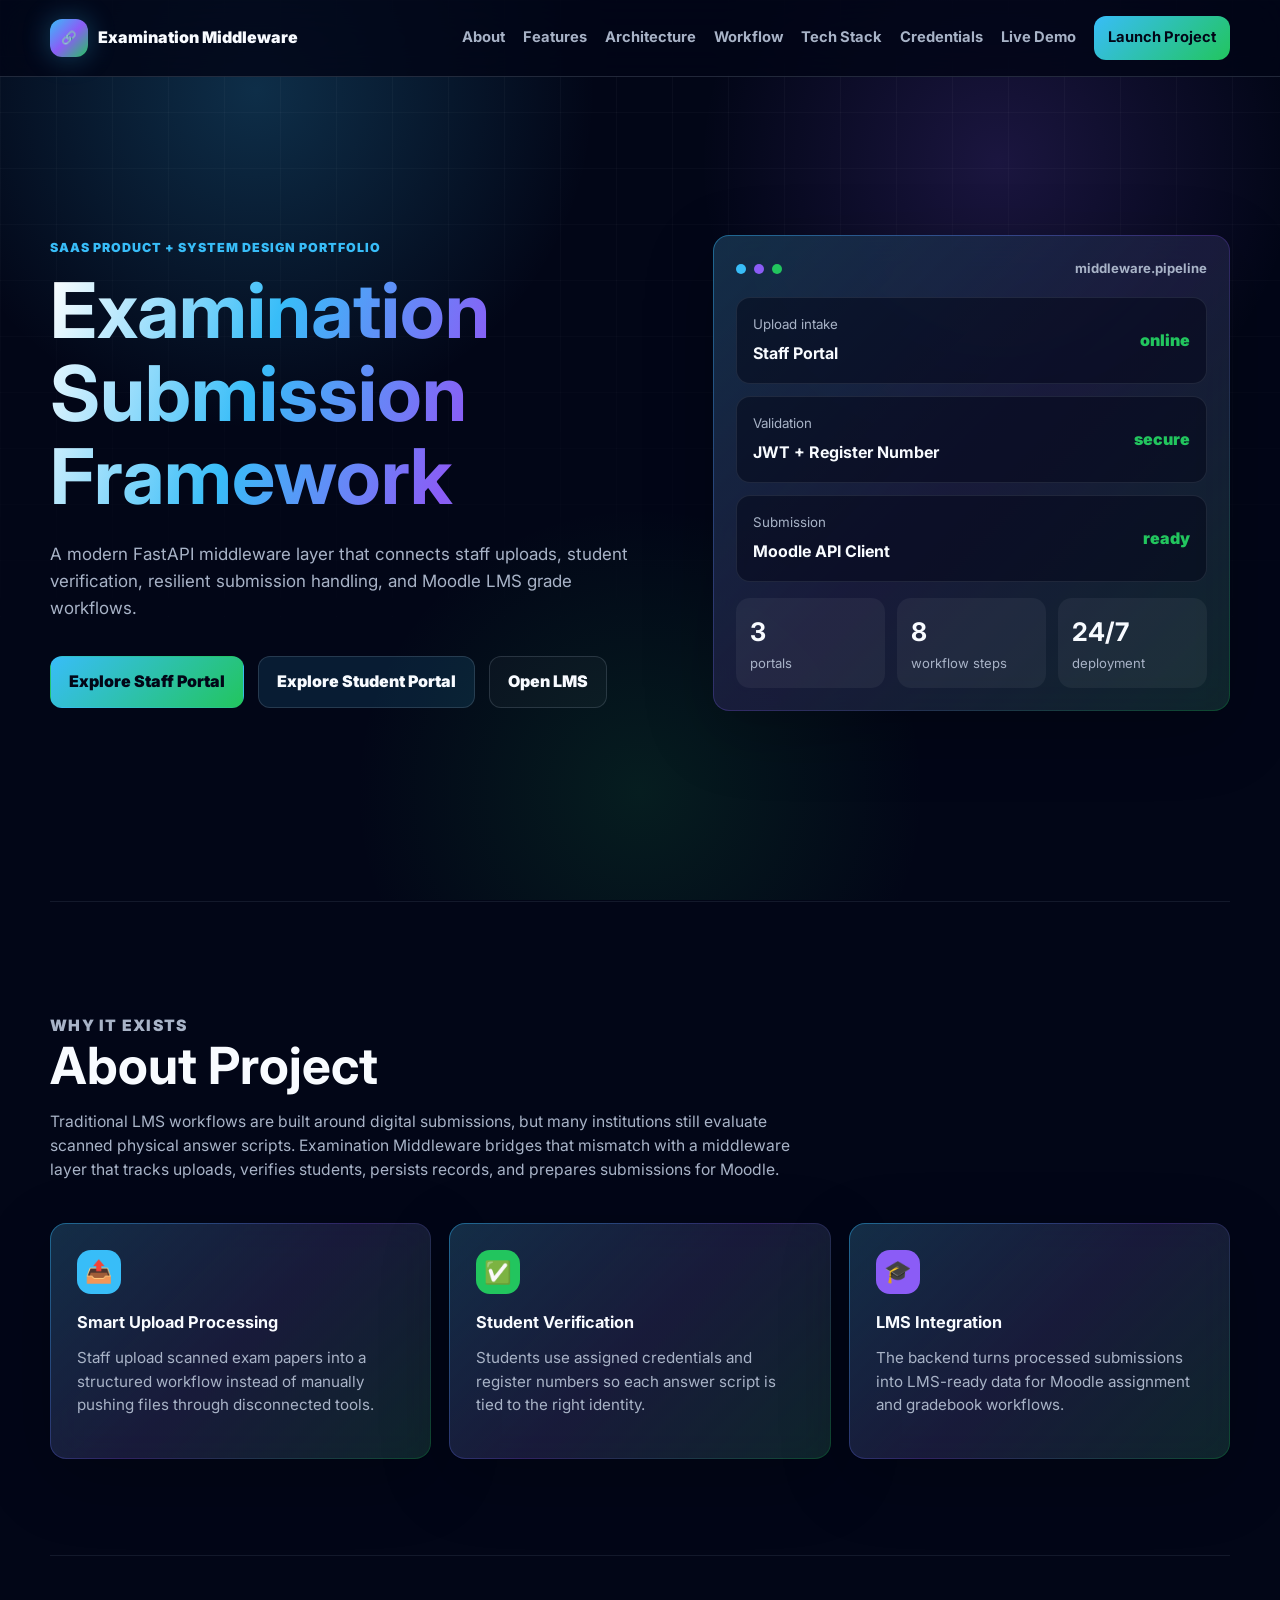
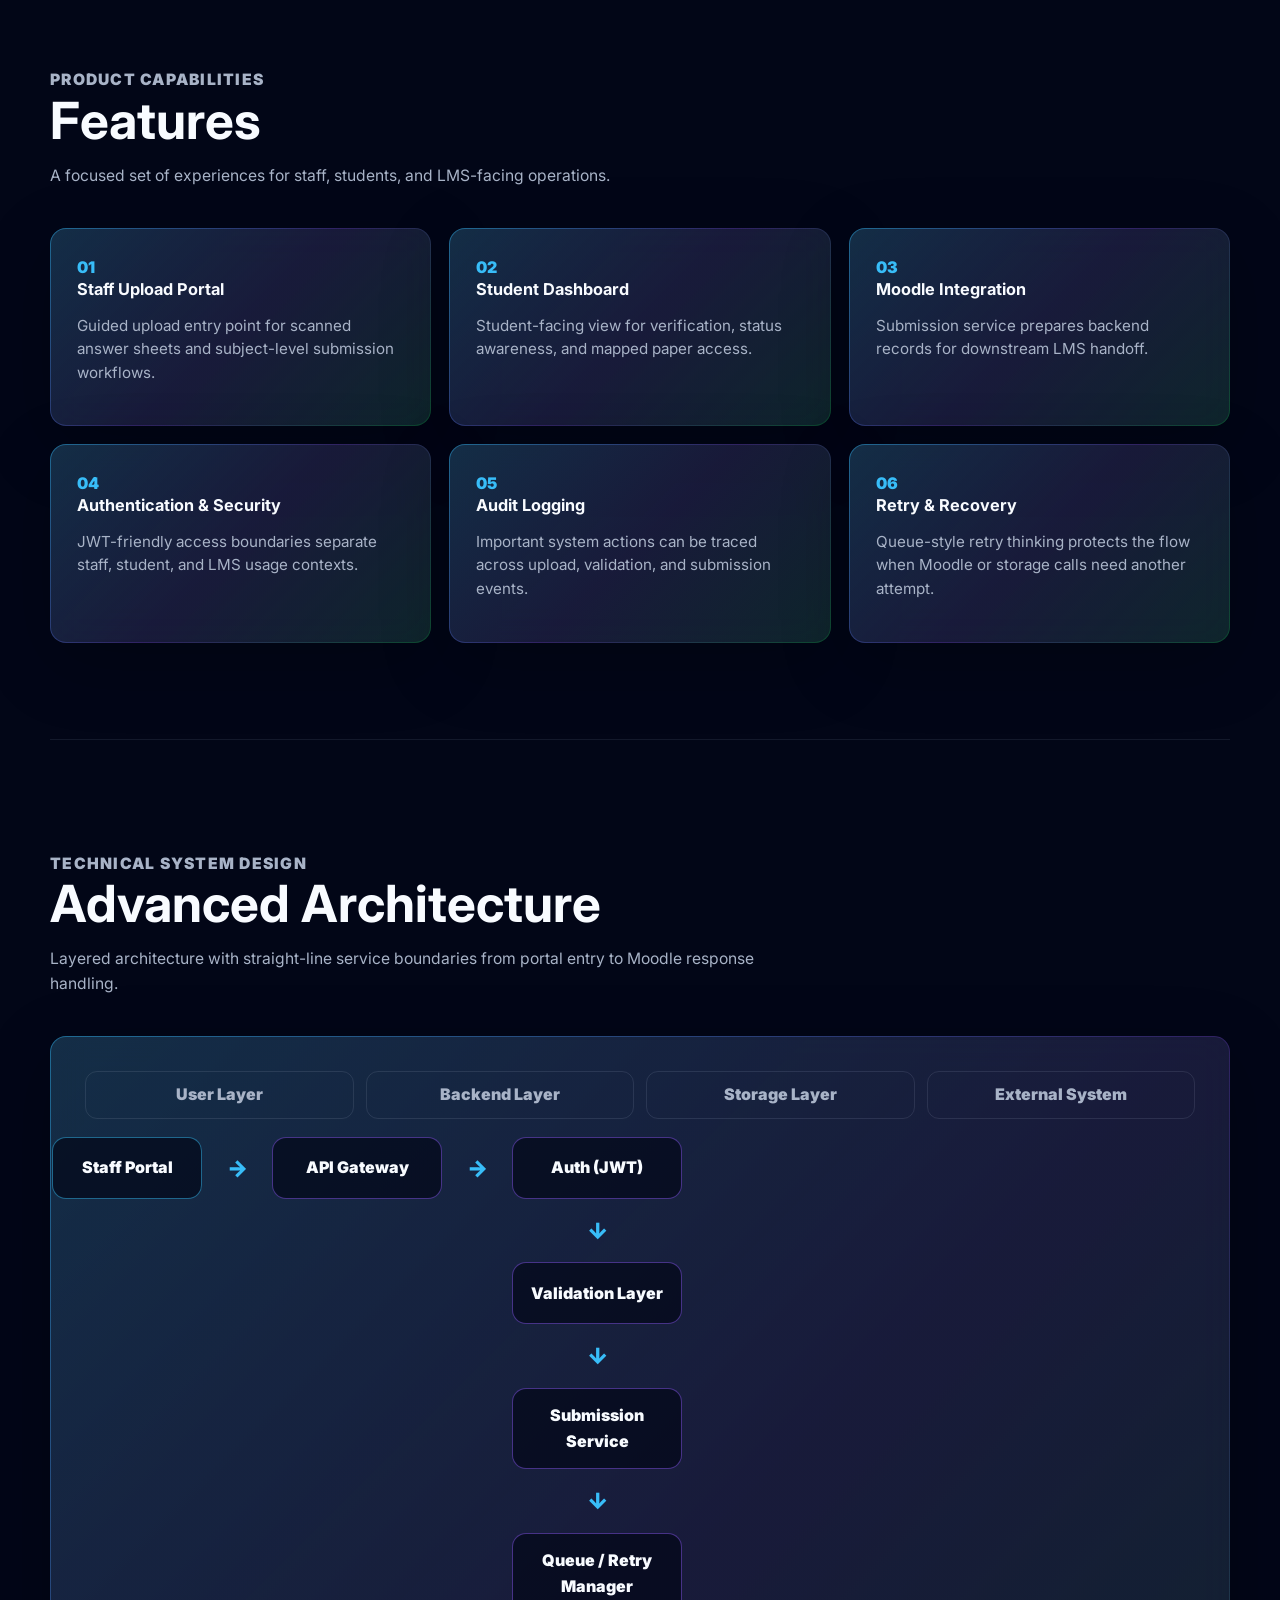
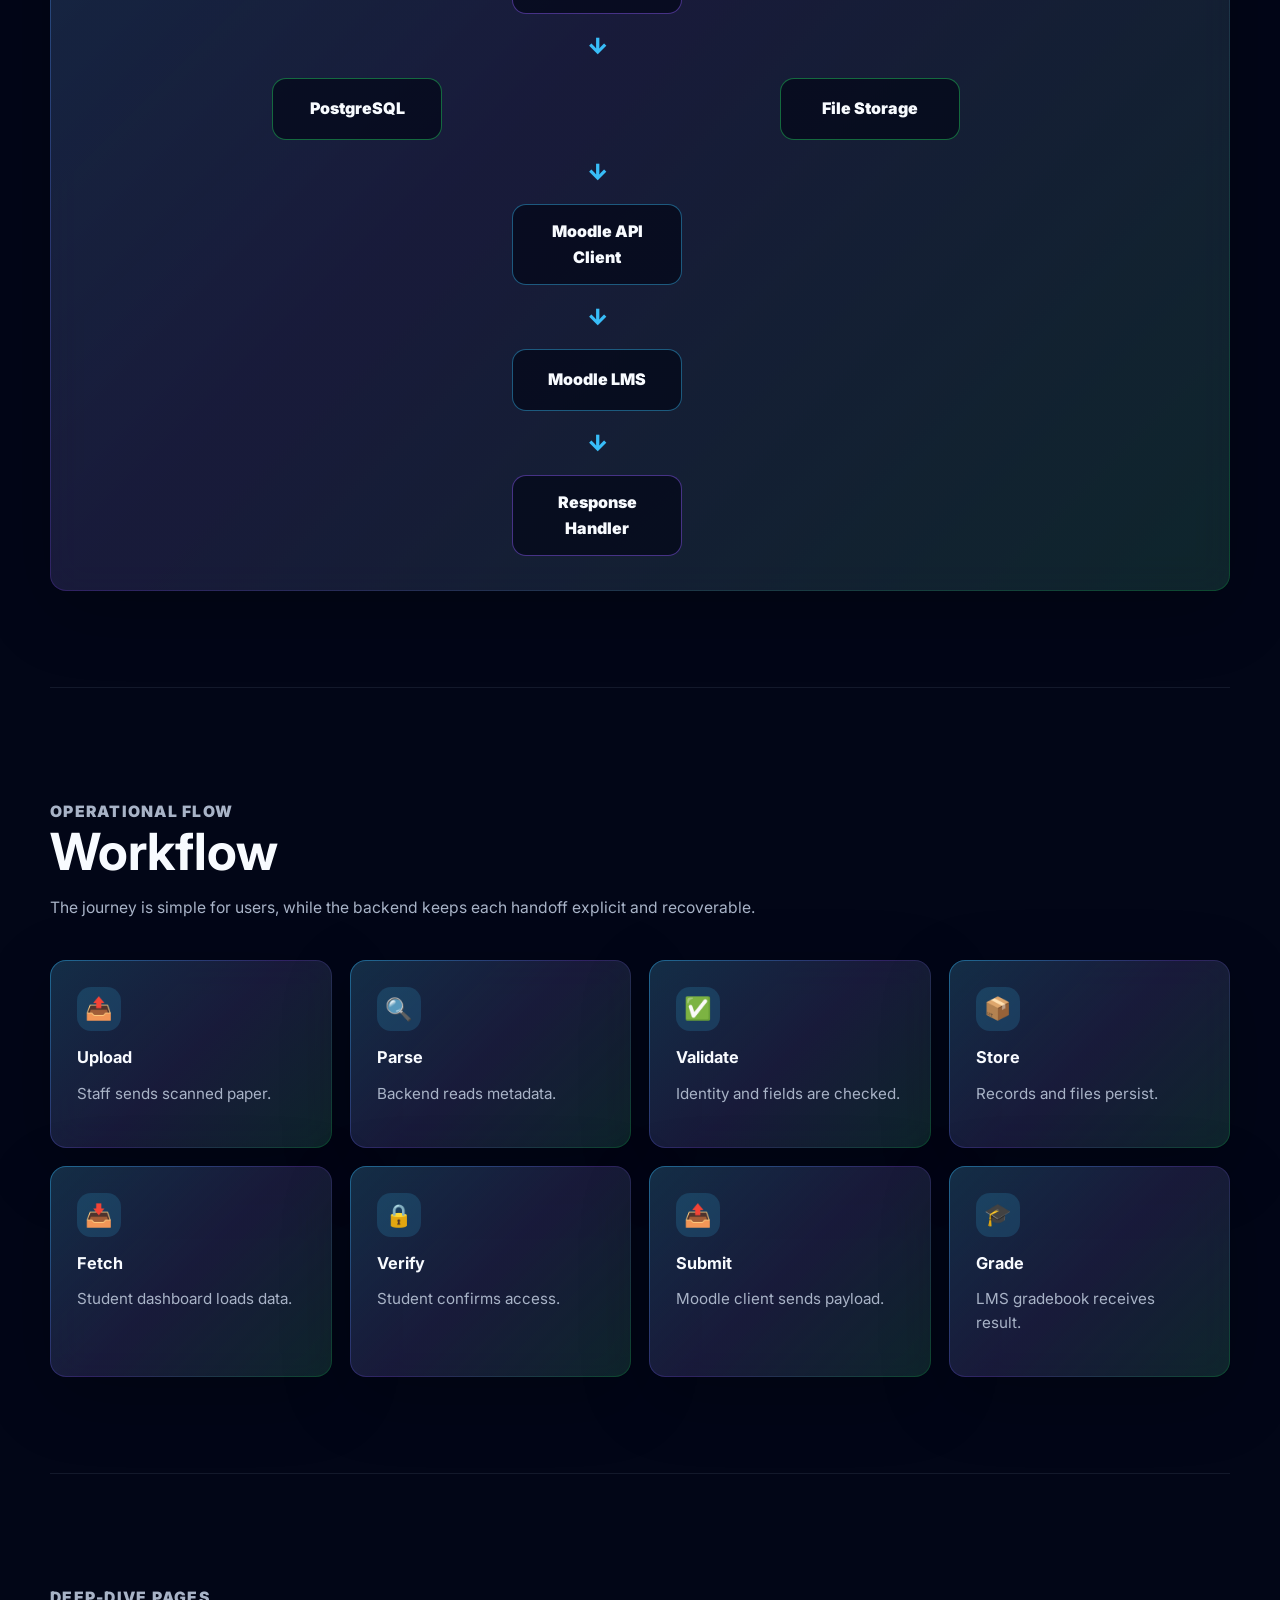
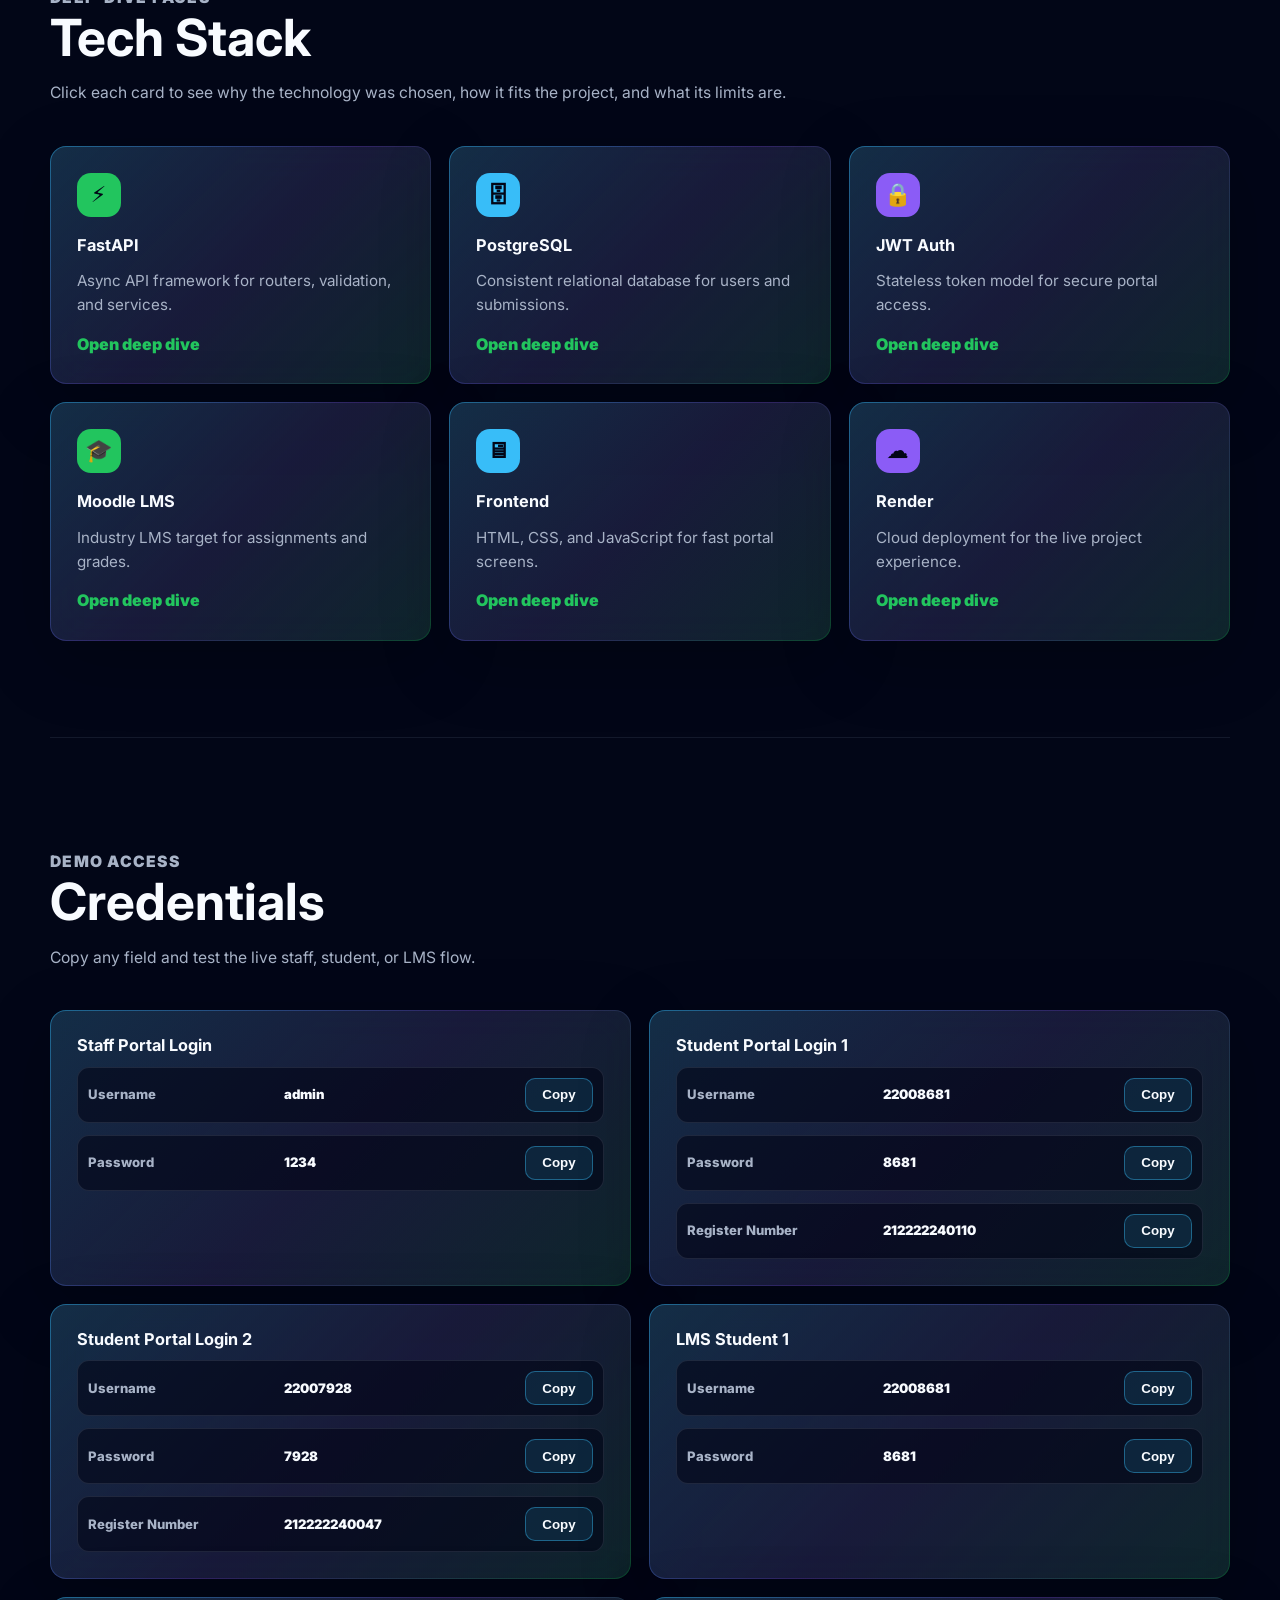
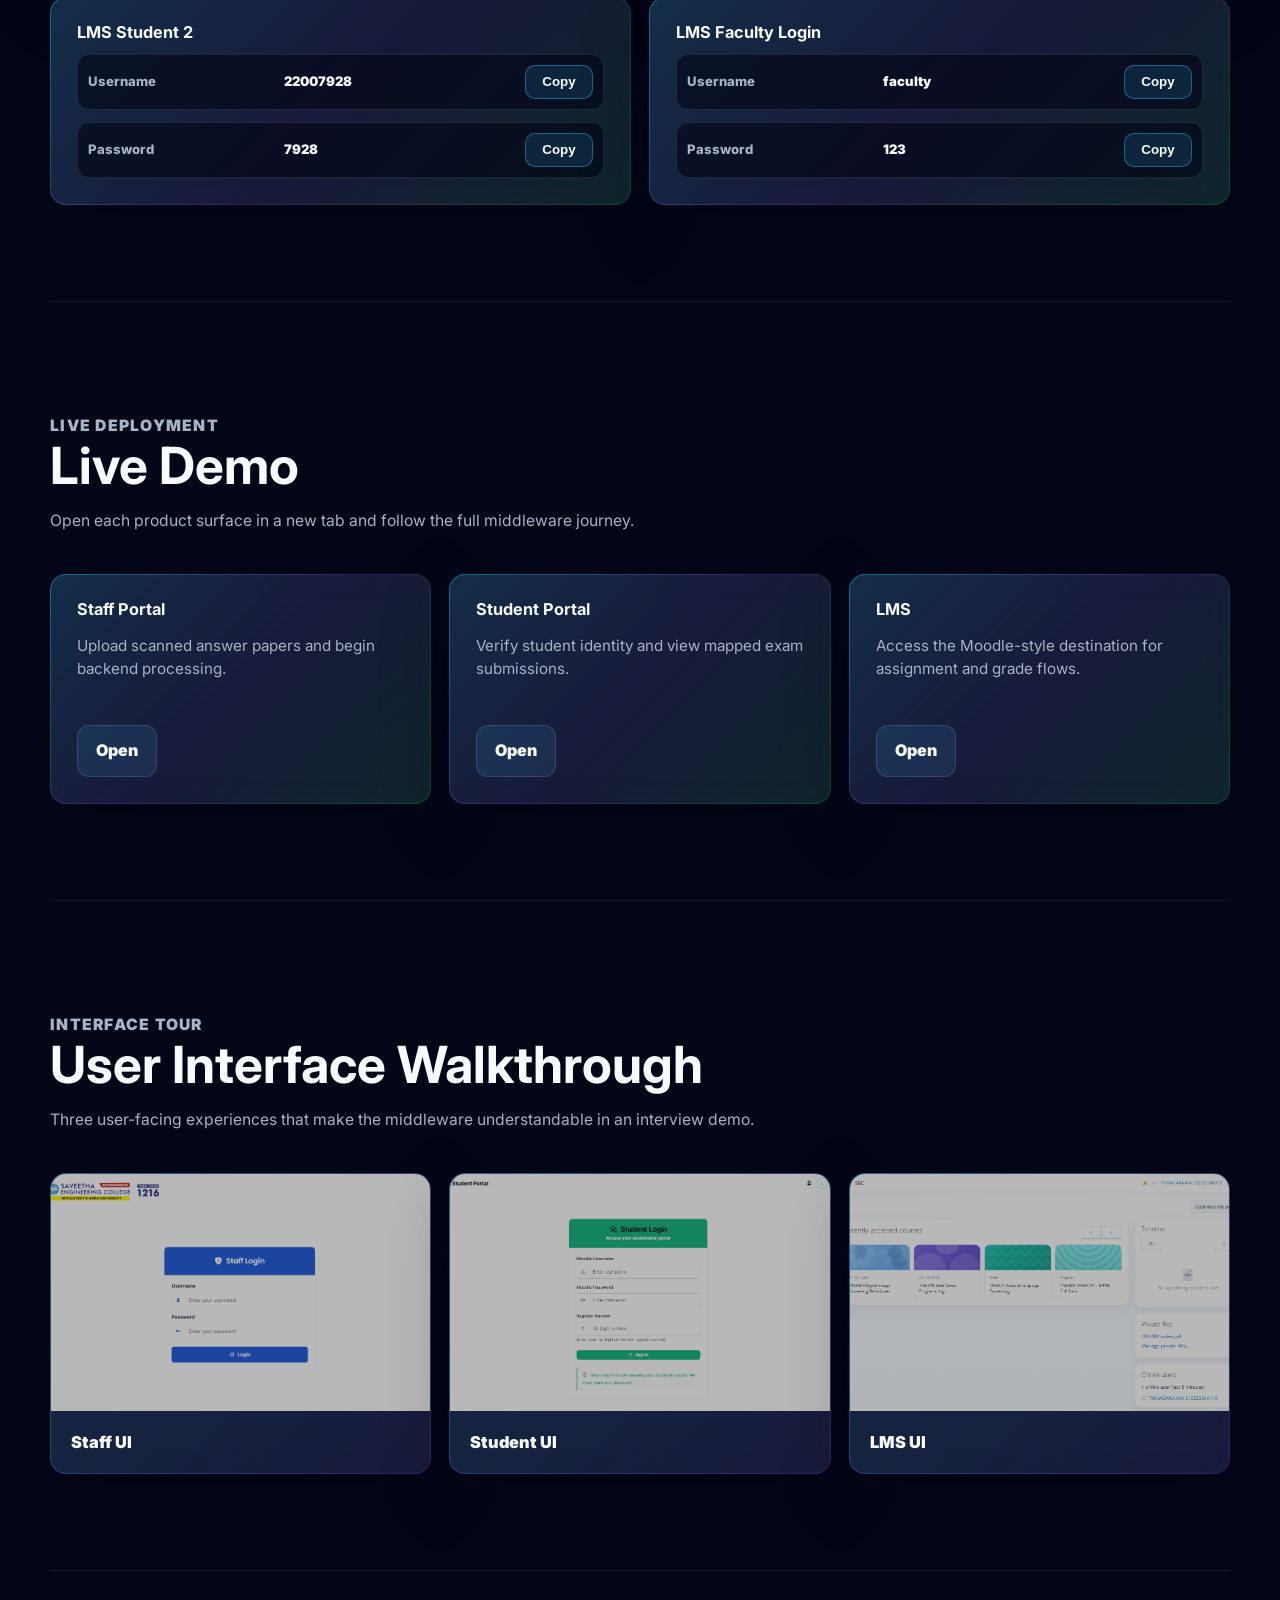
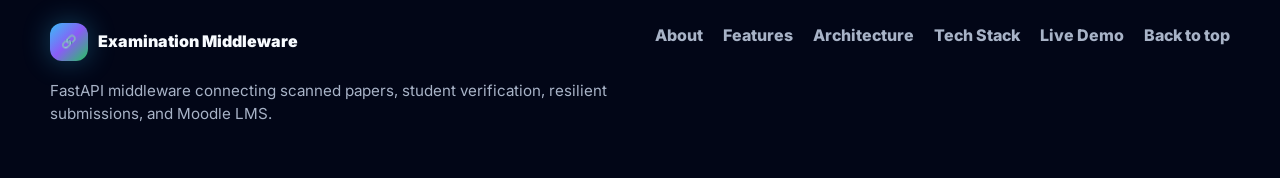
==== commit d4608413: "Updated techstack" ====
--- a/index.html
+++ b/index.html
@@ -3,8 +3,8 @@
 <head>
   <meta charset="UTF-8">
   <meta name="viewport" content="width=device-width, initial-scale=1.0">
-  <meta name="description" content="ExamFlow Nexus portfolio and technical case study for a FastAPI examination middleware system.">
-  <title>ExamFlow Nexus - Examination Middleware System</title>
+  <meta name="description" content="Examination Middleware portfolio and technical case study for a FastAPI examination middleware system.">
+  <title>Examination Middleware - Examination Middleware System</title>
   <link rel="icon" type="image/svg+xml" href="favicon.svg">
   <link rel="preconnect" href="https://fonts.googleapis.com">
   <link rel="preconnect" href="https://fonts.gstatic.com" crossorigin>
@@ -50,7 +50,7 @@
     </section>
 
     <section class="section divider" id="about">
-      <div class="section-heading reveal"><p class="eyebrow">Why It Exists</p><h2>About Project</h2><p>Traditional LMS workflows are built around digital submissions, but many institutions still evaluate scanned physical answer scripts. ExamFlow Nexus bridges that mismatch with a middleware layer that tracks uploads, verifies students, persists records, and prepares submissions for Moodle.</p></div>
+      <div class="section-heading reveal"><p class="eyebrow">Why It Exists</p><h2>About Project</h2><p>Traditional LMS workflows are built around digital submissions, but many institutions still evaluate scanned physical answer scripts. Examination Middleware bridges that mismatch with a middleware layer that tracks uploads, verifies students, persists records, and prepares submissions for Moodle.</p></div>
       <div class="card-grid three">
         <article class="glass-card reveal"><span class="card-icon blue">&#128228;</span><h3>Smart Upload Processing</h3><p>Staff upload scanned exam papers into a structured workflow instead of manually pushing files through disconnected tools.</p></article>
         <article class="glass-card reveal"><span class="card-icon green">&#9989;</span><h3>Student Verification</h3><p>Students use assigned credentials and register numbers so each answer script is tied to the right identity.</p></article>
--- a/style.css
+++ b/style.css
@@ -57,6 +57,7 @@
   backdrop-filter: blur(20px);
 }
 .navbar {
+  position: relative;
   width: min(var(--max), calc(100% - 32px));
   min-height: 76px;
   margin: 0 auto;
@@ -338,46 +339,45 @@
 .screenshot-card:hover img { transform: scale(1.08); }
 .screenshot-card figcaption { padding: 18px 20px; font-weight: 900; }
 
-.tech-page-main { padding-bottom: 80px; }
+.tech-page-hero h1 {
+  font-size: clamp(2.2rem, 5.4vw, 4.4rem);
+}
+.back-link { color: var(--blue); font-weight: 900; }
+.tech-page-main {
+  padding-bottom: 80px;
+  overflow-x: hidden;
+}
 .tech-page-hero {
   width: min(var(--max), calc(100% - 32px));
+  max-width: 100%;
   margin: 0 auto;
   padding: 94px 0 54px;
 }
-.tech-page-hero h1 {
-  font-size: clamp(2.2rem, 5.4vw, 4.4rem);
-}
-.back-link { color: var(--blue); font-weight: 900; }
-.tech-page-grid { width: min(var(--max), calc(100% - 32px)); margin: 0 auto; display: grid; gap: 18px; }
-.fastapi-page {
-  overflow-x: hidden;
-}
-.fastapi-page .tech-page-hero,
-.fastapi-page .tech-page-grid {
+.tech-page-grid {
   width: min(var(--max), calc(100% - 32px));
-  margin-left: auto;
-  margin-right: auto;
-}
-.fastapi-page .tech-page-grid {
+  max-width: 100%;
+  margin: 0 auto;
+  display: grid;
+  gap: 18px;
   justify-items: center;
 }
-.fastapi-page .tech-panel {
+.tech-panel {
   width: 100%;
   max-width: 100%;
   min-width: 0;
 }
-.fastapi-page .backend-architecture,
-.fastapi-page .code-showcase,
-.fastapi-page .snippet,
-.fastapi-page .showcase-flow {
+.backend-architecture,
+.code-showcase,
+.snippet,
+.showcase-flow {
   max-width: 100%;
   margin-left: auto;
   margin-right: auto;
 }
-.fastapi-page .code-showcase,
-.fastapi-page .snippet,
-.fastapi-page .snippet-code,
-.fastapi-page .snippet-code code {
+.code-showcase,
+.snippet,
+.snippet-code,
+.snippet-code code {
   min-width: 0;
 }
 .tech-panel h2 { font-size: clamp(1.22rem, 2.35vw, 1.78rem); }
@@ -884,7 +884,8 @@
   margin-top: 16px;
   border: 1px solid rgba(148, 163, 184, 0.16);
   border-radius: 16px;
-  overflow: hidden;
+  overflow: visible;
+  max-width: 100%;
   background: rgba(2, 6, 23, 0.88);
   box-shadow: inset 0 0 0 1px rgba(255,255,255,0.02);
 }
@@ -899,6 +900,20 @@
   color: #cbd5e1;
   font-size: 0.86rem;
   font-weight: 900;
+  flex-wrap: wrap;
+}
+.code-showcase-top span {
+  min-width: 0;
+  overflow-wrap: anywhere;
+}
+.backend-architecture,
+.db-architecture,
+.jwt-architecture,
+.frontend-system-wrap,
+.deployment-system-wrap,
+.moodle-system-wrap {
+  max-width: 100%;
+  min-width: 0;
 }
 .snippet-code {
   margin: 0;
@@ -913,7 +928,8 @@
   font-family: "SFMono-Regular", Consolas, "Liberation Mono", Menlo, monospace;
   font-size: 0.92rem;
   line-height: 1.7;
-  white-space: pre;
+  white-space: pre-wrap;
+  word-break: break-word;
 }
 .snippet-explainer {
   margin-top: 14px;
@@ -1003,6 +1019,51 @@
   .navbar > .nav-menu:not(#nav-menu) a { padding: 8px; }
   .hero { grid-template-columns: 1fr; min-height: auto; }
   .card-grid, .features-grid, .tech-grid, .screenshot-grid, .workflow-steps { grid-template-columns: repeat(2, minmax(0, 1fr)); }
+  .architecture-wrap,
+  .frontend-system-wrap,
+  .deployment-system-wrap,
+  .moodle-system-wrap,
+  .backend-architecture,
+  .db-architecture,
+  .jwt-architecture {
+    min-width: 0;
+    overflow-x: visible;
+  }
+  .layer-labels {
+    display: grid;
+    grid-template-columns: repeat(2, minmax(0, 1fr));
+    min-width: 0;
+  }
+  .advanced-diagram,
+  .frontend-system-wrap,
+  .deployment-system-wrap,
+  .moodle-system-wrap,
+  .backend-architecture,
+  .db-architecture,
+  .jwt-architecture {
+    grid-template-columns: 1fr;
+    grid-template-rows: auto;
+    gap: 12px;
+  }
+  .advanced-diagram > *,
+  .frontend-system-wrap > *,
+  .deployment-system-wrap > *,
+  .moodle-system-wrap > *,
+  .backend-architecture > *,
+  .db-architecture > *,
+  .jwt-architecture > * {
+    grid-column: 1 !important;
+    grid-row: auto !important;
+  }
+  .advanced-diagram .arrow,
+  .frontend-arrow,
+  .deployment-arrow,
+  .system-arrow,
+  .backend-arrow,
+  .db-arrow,
+  .jwt-arrow {
+    transform: rotate(90deg);
+  }
   .footer { grid-template-columns: 1fr; }
   .footer-links { justify-content: flex-start; }
 }
@@ -1029,13 +1090,19 @@
   .backend-layer-label { margin-top: 10px; }
   .backend-architecture .backend-arrow:not([class*="drop"]) { transform: rotate(90deg); }
   .db-architecture {
+    width: 100%;
+    min-width: 0;
     grid-template-columns: 1fr;
-    grid-template-rows: none;
-    min-width: 0;
+    grid-template-rows: auto;
+    grid-auto-rows: auto;
     overflow-x: visible;
   }
   .db-architecture > * { grid-column: 1 !important; grid-row: auto !important; }
-  .db-box { width: 100%; min-height: 58px; }
+  .db-box,
+  .db-note,
+  .db-fk-note,
+  .db-pipeline-note,
+  .db-arrow { width: 100%; min-width: 0; }
   .db-architecture .db-arrow:not([class*="down"]) { transform: rotate(90deg); }
   .jwt-architecture {
     grid-template-columns: 1fr;
@@ -1068,15 +1135,30 @@
   }
   .deployment-system-wrap > * { grid-column: 1 !important; grid-row: auto !important; }
   .deployment-arrow:not(.deployment-down) { transform: rotate(90deg); }
+  .code-showcase-top { flex-direction: column; align-items: stretch; }
+  .code-showcase-top button { width: 100%; }
+  .showcase-flow { justify-content: center; }
+  .showcase-flow span { min-width: 100px; flex: 1 1 auto; }
+  .snippet-code code { font-size: 0.86rem; }
   .copy-row { grid-template-columns: 1fr auto; }
   .copy-row span { grid-column: 1 / -1; }
 }
 
 @media (max-width: 430px) {
+  .db-architecture { width: 100%; }
+  .db-box,
+  .db-note,
+  .db-fk-note,
+  .db-pipeline-note,
+  .db-arrow { width: 100%; min-width: 0; }
   .navbar, .section, .footer, .tech-page-hero, .tech-page-grid { width: min(var(--max), calc(100% - 24px)); }
-  .fastapi-page .tech-page-hero,
-  .fastapi-page .tech-page-grid { width: min(var(--max), calc(100% - 24px)); }
   h1 { font-size: clamp(2.35rem, 14vw, 3.2rem); }
+  .tech-page-grid { grid-template-columns: 1fr; }
+  .nav-menu { flex-wrap: wrap; gap: 10px; }
+  .code-showcase-top { gap: 10px; }
+  .showcase-flow { gap: 8px; }
+  .showcase-flow span { min-width: 0; }
+  .snippet-code code { font-size: 0.8rem; }
   .copy-row { grid-template-columns: 1fr; }
   .copy-btn { width: 100%; }
 }
